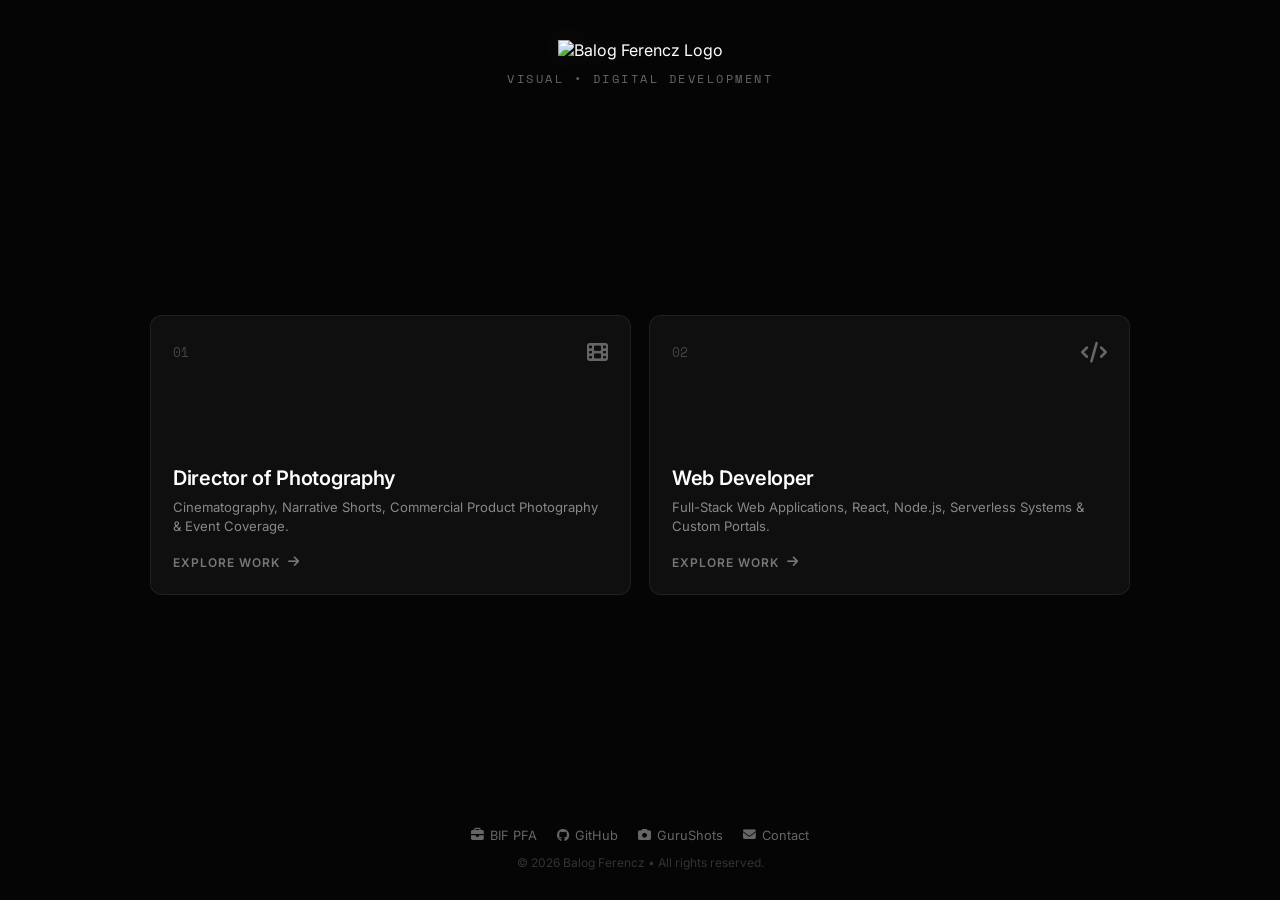
==== index.html @ 6277050e "Update index.html" ====
<!DOCTYPE html>
<html lang="en">
<head>
    <meta charset="UTF-8">
    <meta name="viewport" content="width=device-width, initial-scale=1.0">
    <title>Balog Ferencz — Official Website</title>

    <meta name="description" content="Official Portfolio of Ferencz Balog. Full-Stack Web Development & Commercial Cinematography based in Cluj-Napoca.">
    <meta property="og:title" content="Balog Ferencz — Creative & Developer Portfolio">
    <meta property="og:image" content="/img/Logo-general.png">

    <link rel="icon" type="image/svg+xml" href="/favicon/favicon.svg">
    <link rel="apple-touch-icon" sizes="180x180" href="/favicon/apple-touch-icon.png">
    <link rel="manifest" href="/site.webmanifest">

    <link rel="preconnect" href="https://fonts.googleapis.com">
    <link rel="preconnect" href="https://fonts.gstatic.com" crossorigin>
    <link href="https://fonts.googleapis.com/css2?family=Inter:wght@300;400;600;700&family=Space+Mono:wght@400;700&display=swap" rel="stylesheet">
    <link rel="stylesheet" href="https://cdnjs.cloudflare.com/ajax/libs/font-awesome/6.4.0/css/all.min.css">

    <link rel="stylesheet" href="/main.css">
</head>
<body>

    <!-- HEADER -->
    <header class="landing-header">
        <img src="/img/Logo-general.png" alt="Balog Ferencz Logo" class="main-logo">
        <p class="tagline">Visual • Digital Development</p>
    </header>

    <!-- EXPERTISE CONTAINER (2 CARDS) -->
    <main class="expertise-container two-cards">
        
        <!-- 01. DoP Card -->
        <a href="/expertise/director_of_photography/dirOfPhotography.html" class="expertise-card dop">
            <div class="glow-effect"></div>
            <div class="card-top">
                <span class="card-num">01</span>
                <div class="icon-box"><i class="fa-solid fa-film"></i></div>
            </div>
            <div class="card-bottom">
                <h2>Director of Photography</h2>
                <p>Cinematography, Narrative Shorts, Commercial Product Photography & Event Coverage.</p>
                <div class="card-action">
                    <span>Explore Work</span>
                    <i class="fa-solid fa-arrow-right"></i>
                </div>
            </div>
        </a>

        <!-- 02. Web Dev Card -->
        <a href="/expertise/web_developer/webDeveloper.html" class="expertise-card dev">
            <div class="glow-effect"></div>
            <div class="card-top">
                <span class="card-num">02</span>
                <div class="icon-box"><i class="fa-solid fa-code"></i></div>
            </div>
            <div class="card-bottom">
                <h2>Web Developer</h2>
                <p>Full-Stack Web Applications, React, Node.js, Serverless Systems & Custom Portals.</p>
                <div class="card-action">
                    <span>Explore Work</span>
                    <i class="fa-solid fa-arrow-right"></i>
                </div>
            </div>
        </a>

        <!-- 03. Sound Engineer Card (REJTVE)
        <a href="/expertise/sound_engineering/soundEngineering.html" class="expertise-card sound" style="display: none;">
            <div class="glow-effect"></div>
            <div class="card-top">
                <span class="card-num">03</span>
                <div class="icon-box"><i class="fa-solid fa-headphones"></i></div>
            </div>
            <div class="card-bottom">
                <h2>Sound Engineer</h2>
                <p>Audio Post-Production, Foley, Dialogue Editing, Mixing & Sound Design for Film.</p>
                <div class="card-action">
                    <span>Explore Work</span>
                    <i class="fa-solid fa-arrow-right"></i>
                </div>
            </div>
        </a>
        -->

    </main>

    <!-- FOOTER -->
    <footer class="landing-footer">
        <div class="footer-links">
            <a href="https://bif-pfa.netlify.app/" target="_blank"><i class="fa-solid fa-briefcase"></i> BIF PFA</a>
            <a href="https://github.com/ferenczbalog" target="_blank"><i class="fa-brands fa-github"></i> GitHub</a>
            <a href="https://gurushots.com/balogferencz.artist" target="_blank"><i class="fa-solid fa-camera"></i> GuruShots</a>
            <a href="mailto:balogferencz.artist@gmail.com"><i class="fa-solid fa-envelope"></i> Contact</a>
        </div>
        <p class="copyright">© 2026 Balog Ferencz • All rights reserved.</p>
    </footer>

</body>
</html>
---- main.css ----
@import url('https://fonts.googleapis.com/css2?family=Inter:wght@300;400;600;700&family=Space+Mono:wght@400;700&display=swap');

* {
    box-sizing: border-box;
    margin: 0;
    padding: 0;
}

body {
    font-family: 'Inter', sans-serif;
    background-color: #050505;
    color: #ffffff;
    min-height: 100vh;
    display: flex;
    flex-direction: column;
    justify-content: space-between;
    padding: 30px 20px;
    overflow-x: hidden;
}

/* HEADER */
.landing-header {
    text-align: center;
    padding: 10px 0 20px 0;
}

.main-logo {
    max-height: 55px;
    width: auto;
    margin-bottom: 10px;
    filter: drop-shadow(0 0 15px rgba(255, 255, 255, 0.08));
}

.tagline {
    font-family: 'Space Mono', monospace;
    font-size: 0.75rem;
    color: #666666;
    text-transform: uppercase;
    letter-spacing: 2.5px;
}

/* CONTAINER */
.expertise-container {
    display: flex;
    gap: 18px;
    max-width: 980px;
    width: 100%;
    margin: 0 auto;
    flex: 1;
    align-items: center;
    justify-content: center;
}

/* CARDS BASE */
.expertise-card {
    flex: 1;
    position: relative;
    background: #0f0f0f;
    border: 1px solid rgba(255, 255, 255, 0.07);
    border-radius: 12px;
    padding: 24px 22px;
    min-height: 280px;
    max-height: 320px;
    text-decoration: none;
    color: #ffffff;
    overflow: hidden;
    display: flex;
    flex-direction: column;
    justify-content: space-between;
    transition: all 0.4s cubic-bezier(0.16, 1, 0.3, 1);
}

/* GLOW EFFECTS */
.glow-effect {
    position: absolute;
    top: 0;
    left: 0;
    width: 100%;
    height: 100%;
    opacity: 0;
    transition: opacity 0.4s ease;
    z-index: 1;
    pointer-events: none;
}

.sound .glow-effect {
    background: radial-gradient(circle at 50% 0%, rgba(255, 120, 0, 0.15) 0%, transparent 70%);
}

.dop .glow-effect {
    background: radial-gradient(circle at 50% 0%, rgba(0, 150, 255, 0.15) 0%, transparent 70%);
}

.dev .glow-effect {
    background: radial-gradient(circle at 50% 0%, rgba(0, 255, 150, 0.15) 0%, transparent 70%);
}

/* CARD TOP */
.card-top {
    position: relative;
    z-index: 2;
    display: flex;
    justify-content: space-between;
    align-items: center;
}

.card-num {
    font-family: 'Space Mono', monospace;
    font-size: 0.8rem;
    color: #444444;
    transition: color 0.4s ease;
}

.icon-box {
    font-size: 1.3rem;
    color: #666666;
    transition: all 0.4s ease;
}

/* CARD BOTTOM */
.card-bottom {
    position: relative;
    z-index: 2;
}

.expertise-card h2 {
    font-size: 1.25rem;
    font-weight: 600;
    margin-bottom: 8px;
    letter-spacing: -0.3px;
    transition: transform 0.4s ease;
}

.expertise-card p {
    font-size: 0.82rem;
    color: #888888;
    line-height: 1.5;
    margin-bottom: 18px;
    transition: color 0.4s ease;
}

/* ACTION BUTTON INSIDE CARD */
.card-action {
    display: flex;
    align-items: center;
    gap: 8px;
    font-size: 0.75rem;
    font-weight: 600;
    text-transform: uppercase;
    letter-spacing: 1px;
    color: #777777;
    transition: all 0.4s ease;
}

.card-action i {
    font-size: 0.8rem;
    transition: transform 0.4s ease;
}

/* INTERACTIVE HOVER STATES */
.expertise-card:hover {
    flex: 1.12;
    border-color: rgba(255, 255, 255, 0.22);
    background: #131313;
    transform: translateY(-4px);
    box-shadow: 0 20px 40px rgba(0, 0, 0, 0.7);
}

.expertise-card:hover .glow-effect {
    opacity: 1;
}

.expertise-card:hover .card-num {
    color: #ffffff;
}

.expertise-card:hover .icon-box {
    color: #ffffff;
    transform: scale(1.1) rotate(-4deg);
}

.expertise-card:hover p {
    color: #cccccc;
}

.expertise-card:hover .card-action {
    color: #ffffff;
}

.expertise-card:hover .card-action i {
    transform: translateX(5px);
}

/* FOOTER STYLING */
.landing-footer {
    display: flex;
    flex-direction: column;
    align-items: center;
    gap: 12px;
    padding-top: 25px;
}

.footer-links {
    display: flex;
    flex-wrap: wrap;
    justify-content: center;
    gap: 20px;
}

.footer-links a {
    color: #666666;
    text-decoration: none;
    font-size: 0.8rem;
    display: flex;
    align-items: center;
    gap: 6px;
    transition: color 0.3s ease;
}

.footer-links a:hover {
    color: #ffffff;
}

.copyright {
    color: #333333;
    font-size: 0.75rem;
}

/* MOBIL NÉZET */
@media (max-width: 850px) {
    .expertise-container {
        flex-direction: column;
        max-width: 400px;
    }

    .expertise-card {
        width: 100%;
        min-height: auto;
        max-height: none;
    }

    .expertise-card:hover {
        flex: 1;
        transform: translateY(-2px);
    }
}
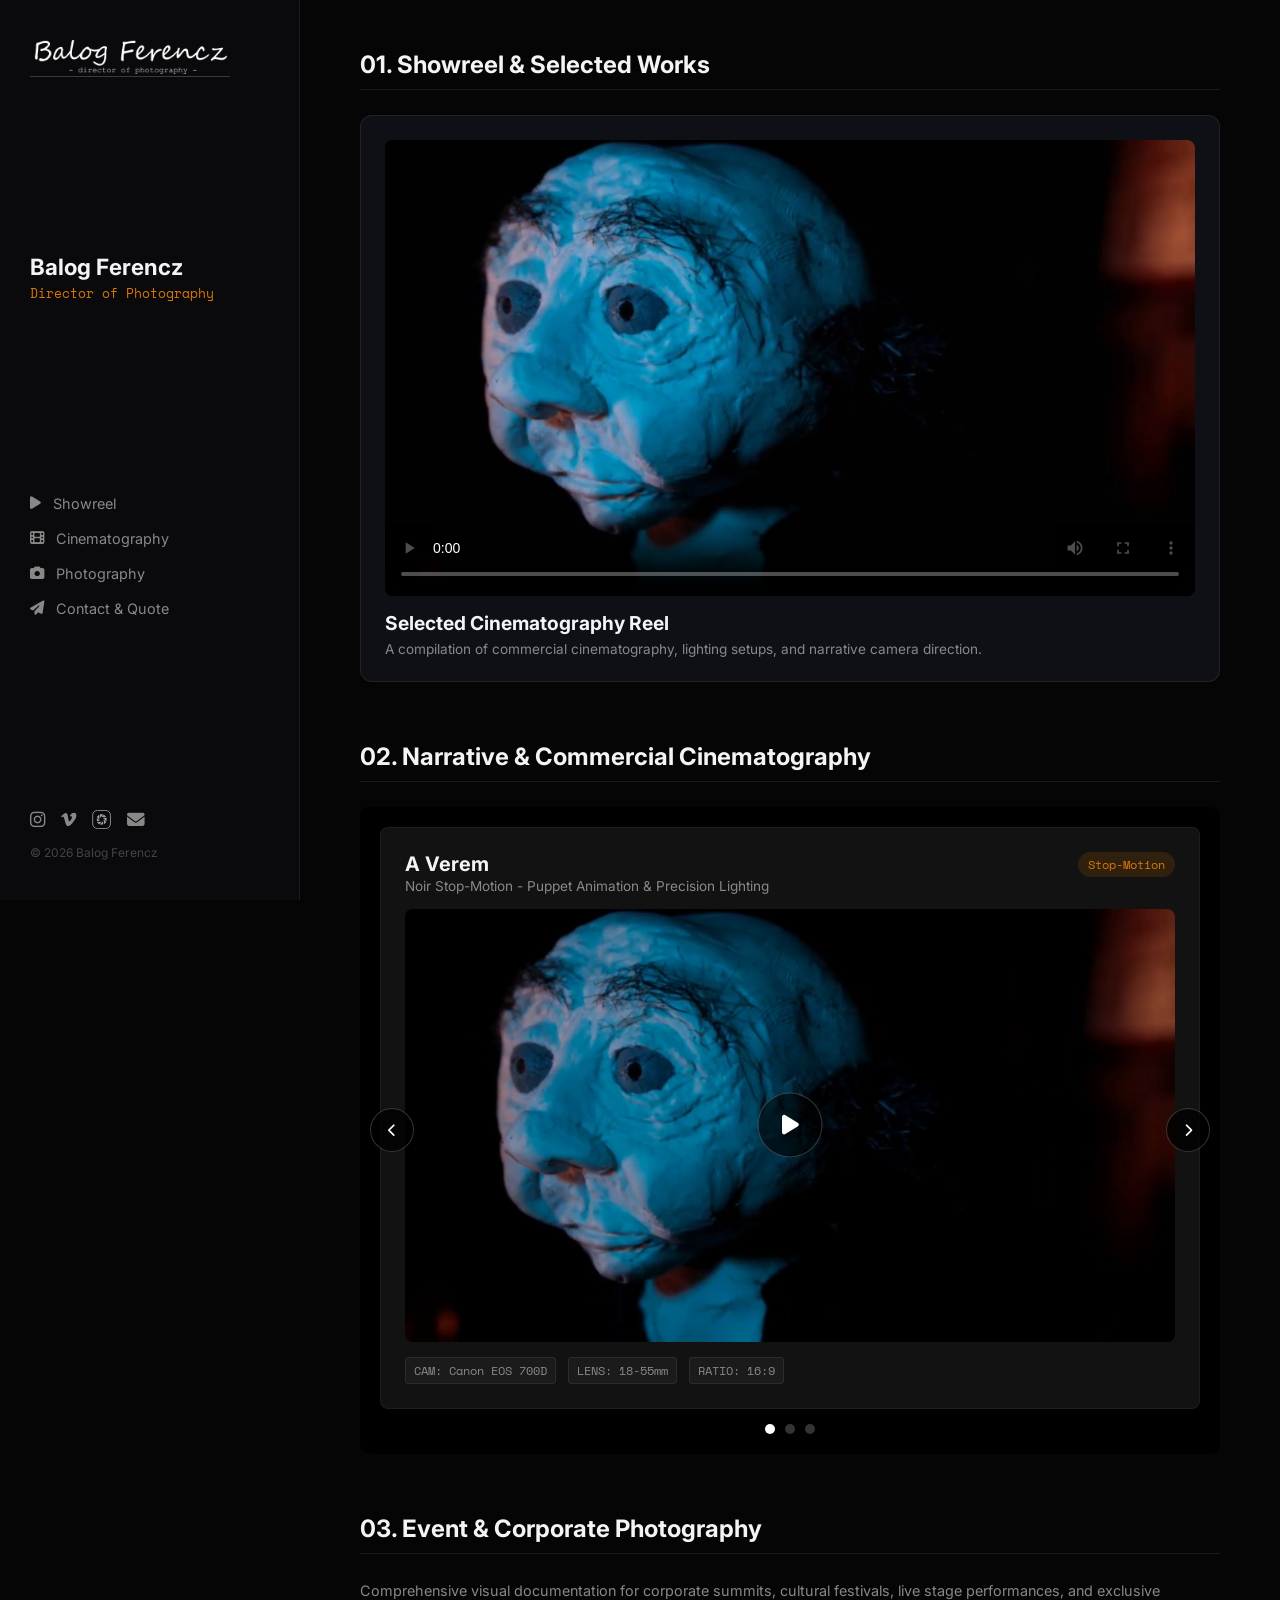
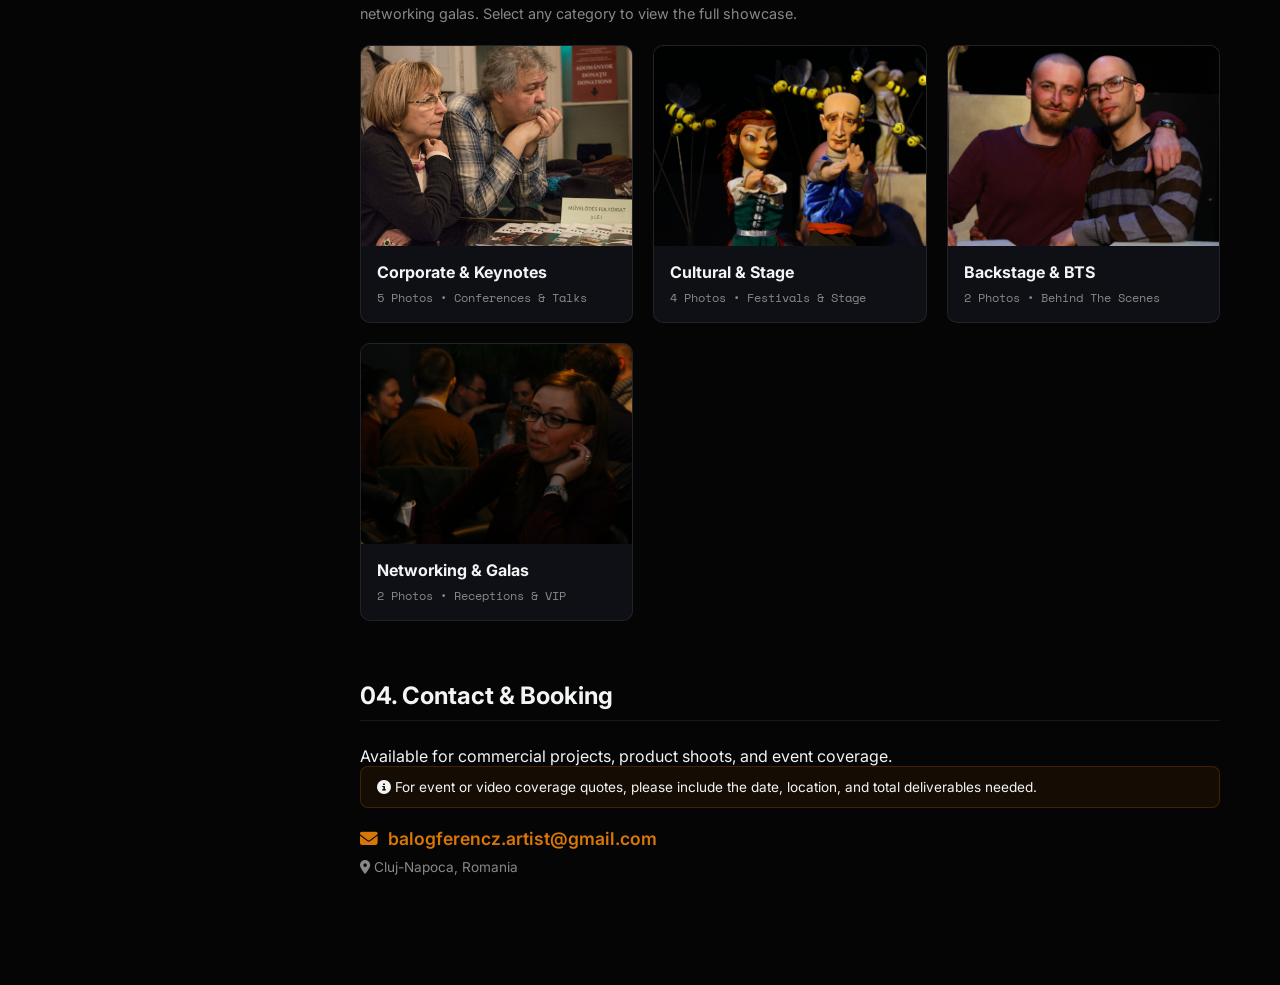
==== commit 37693df8: "." ====
--- a/index.html
+++ b/index.html
@@ -3,98 +3,439 @@
 <head>
     <meta charset="UTF-8">
     <meta name="viewport" content="width=device-width, initial-scale=1.0">
-    <title>Balog Ferencz — Official Website</title>
-
-    <meta name="description" content="Official Portfolio of Ferencz Balog. Full-Stack Web Development & Commercial Cinematography based in Cluj-Napoca.">
-    <meta property="og:title" content="Balog Ferencz — Creative & Developer Portfolio">
-    <meta property="og:image" content="/img/Logo-general.png">
-
-    <link rel="icon" type="image/svg+xml" href="/favicon/favicon.svg">
-    <link rel="apple-touch-icon" sizes="180x180" href="/favicon/apple-touch-icon.png">
+    <title>Balog Ferencz — Director of Photography</title>
+
+    <meta name="description" content="Cinematography, Commercial Photography & Aerial Videography by Ferencz Balog. Based in Cluj-Napoca.">
+    <meta property="og:title" content="Balog Ferencz — DoP Portfolio">
+    <meta property="og:image" content="/media/img/Logo-dirOfPhotography.png">
+
+    <link rel="icon" type="image/svg+xml" href="/media/favicon/favicon.svg">
+    <link rel="apple-touch-icon" sizes="180x180" href="/media/favicon/apple-touch-icon.png">
     <link rel="manifest" href="/site.webmanifest">
 
+    <!-- Fonts & Icons -->
     <link rel="preconnect" href="https://fonts.googleapis.com">
     <link rel="preconnect" href="https://fonts.gstatic.com" crossorigin>
     <link href="https://fonts.googleapis.com/css2?family=Inter:wght@300;400;600;700&family=Space+Mono:wght@400;700&display=swap" rel="stylesheet">
     <link rel="stylesheet" href="https://cdnjs.cloudflare.com/ajax/libs/font-awesome/6.4.0/css/all.min.css">
 
-    <link rel="stylesheet" href="/main.css">
+    <link rel="stylesheet" href="dop-style.css">
 </head>
 <body>
 
-    <!-- HEADER -->
-    <header class="landing-header">
-        <img src="/img/Logo-general.png" alt="Balog Ferencz Logo" class="main-logo">
-        <p class="tagline">Visual • Digital Development</p>
-    </header>
-
-    <!-- EXPERTISE CONTAINER (2 CARDS) -->
-    <main class="expertise-container two-cards">
-        
-        <!-- 01. DoP Card -->
-        <a href="/expertise/director_of_photography/dirOfPhotography.html" class="expertise-card dop">
-            <div class="glow-effect"></div>
-            <div class="card-top">
-                <span class="card-num">01</span>
-                <div class="icon-box"><i class="fa-solid fa-film"></i></div>
+    <!-- HAMBURGER GOMB MOBILHOZ -->
+    <button class="mobile-menu-btn" onclick="toggleSidebar()" aria-label="Toggle Navigation">
+        <i class="fa-solid fa-bars"></i>
+    </button>
+
+    <div class="split-container">
+
+        <aside class="sidebar">
+            <div class="sidebar-inner">
+                <a href="https://www.balogferencz.ro/" target="_blank" aria-label="Balog Ferencz Portfolio">
+                    <img src="/media/img/Logo-dirOfPhotography.png" alt="Balog Ferencz Logo" class="sidebar-logo">
+                </a>
+                
+                <div class="profile-info">
+                    <h1>Balog Ferencz</h1>
+                    <p class="subtitle">Director of Photography</p>
+                </div>
+
+                <nav class="sidebar-nav">
+                    <a href="#Showreel"><i class="fa-solid fa-play"></i> Showreel</a>
+                    <a href="#Videography"><i class="fa-solid fa-film"></i> Cinematography</a>
+                    <a href="#EventPhotography"><i class="fa-solid fa-camera"></i> Photography</a>
+                    <a href="#Contact"><i class="fa-solid fa-paper-plane"></i> Contact & Quote</a>
+                </nav>
+
+                <div class="sidebar-footer">
+                    <div class="socials">
+                        <a href="https://instagram.com" target="_blank" aria-label="Instagram"><i class="fa-brands fa-instagram"></i></a>
+                        <a href="https://vimeo.com" target="_blank" aria-label="Vimeo"><i class="fa-brands fa-vimeo-v"></i></a>
+                        <a href="https://gurushots.com/balogferencz.artist" target="_blank" aria-label="GuruShots" class="gurushots-link">
+                            <img src="/media/img/gurushots-logo.svg" alt="GuruShots" class="gurushots-icon">
+                        </a>
+                        <a href="mailto:balogferencz.artist@gmail.com" aria-label="Email"><i class="fa-solid fa-envelope"></i></a>
+                    </div>
+                    <p>© 2026 Balog Ferencz</p>
+                </div>
             </div>
-            <div class="card-bottom">
-                <h2>Director of Photography</h2>
-                <p>Cinematography, Narrative Shorts, Commercial Product Photography & Event Coverage.</p>
-                <div class="card-action">
-                    <span>Explore Work</span>
-                    <i class="fa-solid fa-arrow-right"></i>
-                </div>
+        </aside>
+
+        <!-- MAIN CONTENT -->
+        <main class="main-content">
+
+            <!-- MOBIL LOGÓ & HEADER (768px ALATT) -->
+            <div class="mobile-top-header">
+                <img src="/img/Logo-dirOfPhotography.png" alt="Balog Ferencz" class="mobile-logo">
+                <p class="mobile-tagline">Cinematography & Visual Works</p>
             </div>
-        </a>
-
-        <!-- 02. Web Dev Card -->
-        <a href="/expertise/web_developer/webDeveloper.html" class="expertise-card dev">
-            <div class="glow-effect"></div>
-            <div class="card-top">
-                <span class="card-num">02</span>
-                <div class="icon-box"><i class="fa-solid fa-code"></i></div>
+
+            <!-- 01. SHOWREEL -->
+            <section id="Showreel" class="content-block">
+                <div class="block-title">
+                    <h2>01. Showreel & Selected Works</h2>
+                </div>
+                <div class="reel-card">
+                    <div class="video-container">
+                        <video controls poster="/media/img/A_verem-Balog_Ferencz.png">
+                            <source src="/media/video/Selected_Cinematography_Reel.webm" type="video/webm">
+                        </video>
+                    </div>
+                    <h3>Selected Cinematography Reel</h3>
+                    <p class="reel-desc">A compilation of commercial cinematography, lighting setups, and narrative camera direction.</p>
+                </div>
+            </section>
+
+            <!-- 02. CINEMATOGRAPHY / SLIDESHOW VIDEÓKKAL -->
+            <section id="Videography" class="content-block">
+                <div class="block-title">
+                    <h2>02. Narrative & Commercial Cinematography</h2>
+                </div>
+
+                <div class="video-slider-container">
+                    <button class="slider-arrow prev" onclick="moveVideoSlide(-1)" aria-label="Previous Slide"><i class="fa-solid fa-chevron-left"></i></button>
+                    
+                    <div class="video-slider-track" id="videoSliderTrack">
+                        <!-- Video 1 -->
+                        <div class="video-item slide">
+                            <div class="video-header">
+                                <div>
+                                    <h3>A Verem</h3>
+                                    <p class="project-subtitle">Noir Stop-Motion - Puppet Animation & Precision Lighting</p>
+                                </div>
+                                <span class="badge">Stop-Motion</span>
+                            </div>
+                            <div class="video-wrapper" onclick="openVideoModal('/media/video/A_Verem_-_Balog_Ferencz.webm', 'A Verem — Noir Stop-Motion')">
+                                <video poster="/media/img/A_verem-Balog_Ferencz.png" muted loop playsinline class="preview-thumb">
+                                    <source src="/media/video/A_Verem_-_Balog_Ferencz.webm" type="video/webm">
+                                </video>
+                                <div class="play-overlay"><i class="fa-solid fa-play"></i></div>
+                            </div>
+                            <div class="tech-specs">
+                                <span>CAM: Canon EOS 700D</span>
+                                <span>LENS: 18-55mm</span>
+                                <span>RATIO: 16:9</span>
+                            </div>
+                        </div>
+
+                        <!-- Video 2 -->
+                        <div class="video-item slide">
+                            <div class="video-header">
+                                <div>
+                                    <h3>Remake - Le Samourai intro</h3>
+                                    <p class="project-subtitle">Movie remake</p>
+                                </div>
+                                <span class="badge">Movie remake</span>
+                            </div>
+                            <div class="video-wrapper" onclick="openVideoModal('/media/video/Le_Samourai_-_Remake_-_Balog_Ferencz.webm', 'Remake - Le Samourai intro')">
+                                <video poster="/media/img/Le_Samourai_-Balog_Ferencz.png" muted loop playsinline class="preview-thumb">
+                                    <source src="/media/video/Le_Samourai_-_Remake_-_Balog_Ferencz.webm" type="video/webm">
+                                </video>
+                                <div class="play-overlay"><i class="fa-solid fa-play"></i></div>
+                            </div>
+                            <div class="tech-specs">
+                                <span>CAM: Canon EOS 700D</span>
+                                <span>LENS: 18-55mm</span>
+                                <span>LIGHTING: Natural Low Light</span>
+                                <span>RATIO: 16:9</span>
+                            </div>
+                        </div>
+
+                        <!-- Video 3 -->
+                        <div class="video-item slide">
+                            <div class="video-header">
+                                <div>
+                                    <h3>I don't hear, but I feel...</h3>
+                                    <p class="project-subtitle">Documentary short - teaser</p>
+                                </div>
+                                <span class="badge">Documentary</span>
+                            </div>
+                            <div class="video-wrapper" onclick="openVideoModal('/media/video/Documentary_-_Balog_Ferencz.webm', 'I don\'t hear, but I feel...')">
+                                <video poster="/media/img/Documentary.png" muted loop playsinline class="preview-thumb">
+                                    <source src="/media/video/Documentary_-_Balog_Ferencz.webm" type="video/webm">
+                                </video>
+                                <div class="play-overlay"><i class="fa-solid fa-play"></i></div>
+                            </div>
+                            <div class="tech-specs">
+                                <span>CAM: Canon EOS 700D</span>
+                                <span>LENS: 18-55mm</span>
+                                <span>RATIO: 16:9</span>
+                            </div>
+                        </div>
+                    </div>
+
+                    <button class="slider-arrow next" onclick="moveVideoSlide(1)" aria-label="Next Slide"><i class="fa-solid fa-chevron-right"></i></button>
+
+                    <!-- Slider Indikátor Pontok -->
+                    <div class="slider-dots" id="sliderDots">
+                        <span class="dot active" onclick="setVideoSlide(0)"></span>
+                        <span class="dot" onclick="setVideoSlide(1)"></span>
+                        <span class="dot" onclick="setVideoSlide(2)"></span>
+                    </div>
+                </div>
+            </section>
+
+            <!-- 03. ESEMÉNYFOTÓZÁS (4 KATEGÓRIA) -->
+            <section id="EventPhotography" class="content-block">
+                <div class="block-title">
+                    <h2>03. Event & Corporate Photography</h2>
+                </div>
+                <p class="section-intro">Comprehensive visual documentation for corporate summits, cultural festivals, live stage performances, and exclusive networking galas. Select any category to view the full showcase.</p>
+
+                <div class="photo-grid-5">
+                    
+                    <!-- 1. Corporate & Keynotes (5 Photos) -->
+                    <div class="photo-card" onclick="openImageModal(0, 'corporate')">
+                        <img src="/media/img/eventPhoto/CorpNkey/1.webp" alt="Corporate Keynote Conference">
+                        <div class="photo-info">
+                            <h4>Corporate & Keynotes</h4>
+                            <span class="tech-tag">5 Photos • Conferences & Talks</span>
+                        </div>
+                    </div>
+
+                    <!-- 2. Cultural & Stage (4 Photos) -->
+                    <div class="photo-card" onclick="openImageModal(0, 'stage')">
+                        <img src="/media/img/eventPhoto/CultNstage/1.webp" alt="Live Stage Performance">
+                        <div class="photo-info">
+                            <h4>Cultural & Stage</h4>
+                            <span class="tech-tag">4 Photos • Festivals & Stage</span>
+                        </div>
+                    </div>
+
+                    <!-- 3. Backstage & BTS (2 Photos) -->
+                    <div class="photo-card" onclick="openImageModal(0, 'bts')">
+                        <img src="/media/img/eventPhoto/Backstage/1.webp" alt="Backstage Documentary">
+                        <div class="photo-info">
+                            <h4>Backstage & BTS</h4>
+                            <span class="tech-tag">2 Photos • Behind The Scenes</span>
+                        </div>
+                    </div>
+
+                    <!-- 4. Networking & Galas (2 Photos) -->
+                    <div class="photo-card" onclick="openImageModal(0, 'networking')">
+                        <img src="/media/img/eventPhoto/Networking/1.webp" alt="Networking Event Gala">
+                        <div class="photo-info">
+                            <h4>Networking & Galas</h4>
+                            <span class="tech-tag">2 Photos • Receptions & VIP</span>
+                        </div>
+                    </div>
+
+                </div>
+            </section>
+
+            <!-- 04. CONTACT & QUOTE -->
+            <section id="Contact" class="content-block contact-block">
+                <div class="block-title">
+                    <h2>04. Contact & Booking</h2>
+                </div>
+                <p>Available for commercial projects, product shoots, and event coverage.</p>
+                <div class="quote-notice">
+                    <p><i class="fa-solid fa-circle-info"></i> For event or video coverage quotes, please include the date, location, and total deliverables needed.</p>
+                </div>
+                <div class="contact-actions">
+                    <a href="mailto:balogferencz.artist@gmail.com" class="direct-email"><i class="fa-solid fa-envelope"></i> balogferencz.artist@gmail.com</a>
+                    <p class="location-tag"><i class="fa-solid fa-location-dot"></i> Cluj-Napoca, Romania</p>
+                </div>
+            </section>
+
+            <!-- MOBIL LÁBLÉC (768px ALATT) -->
+            <footer class="mobile-footer">
+                <div class="footer-links">
+                    <a href="https://bif-pfa.netlify.app/" target="_blank"><i class="fa-solid fa-briefcase"></i> BIF PFA</a>
+                    <a href="https://github.com/ferenczbalog" target="_blank"><i class="fa-brands fa-github"></i> GitHub</a>
+                    <a href="https://gurushots.com/balogferencz.artist" target="_blank"><i class="fa-solid fa-camera"></i> GuruShots</a>
+                    <a href="mailto:balogferencz.artist@gmail.com"><i class="fa-solid fa-envelope"></i> Contact</a>
+                </div>
+                <p class="copyright">© 2026 Balog Ferencz • All rights reserved.</p>
+            </footer>
+
+        </main>
+    </div>
+
+    <!-- VIDEO MODAL -->
+    <div id="videoModal" class="modal" onclick="closeVideoModal(event)">
+        <div class="modal-content">
+            <span class="close-btn" onclick="closeVideoModal(event)">&times;</span>
+            <h3 id="modalTitle">Project Title</h3>
+            <div class="modal-video-container">
+                <video id="modalVideo" controls autoplay></video>
             </div>
-            <div class="card-bottom">
-                <h2>Web Developer</h2>
-                <p>Full-Stack Web Applications, React, Node.js, Serverless Systems & Custom Portals.</p>
-                <div class="card-action">
-                    <span>Explore Work</span>
-                    <i class="fa-solid fa-arrow-right"></i>
-                </div>
-            </div>
-        </a>
-
-        <!-- 03. Sound Engineer Card (REJTVE)
-        <a href="/expertise/sound_engineering/soundEngineering.html" class="expertise-card sound" style="display: none;">
-            <div class="glow-effect"></div>
-            <div class="card-top">
-                <span class="card-num">03</span>
-                <div class="icon-box"><i class="fa-solid fa-headphones"></i></div>
-            </div>
-            <div class="card-bottom">
-                <h2>Sound Engineer</h2>
-                <p>Audio Post-Production, Foley, Dialogue Editing, Mixing & Sound Design for Film.</p>
-                <div class="card-action">
-                    <span>Explore Work</span>
-                    <i class="fa-solid fa-arrow-right"></i>
-                </div>
-            </div>
-        </a>
-        -->
-
-    </main>
-
-    <!-- FOOTER -->
-    <footer class="landing-footer">
-        <div class="footer-links">
-            <a href="https://bif-pfa.netlify.app/" target="_blank"><i class="fa-solid fa-briefcase"></i> BIF PFA</a>
-            <a href="https://github.com/ferenczbalog" target="_blank"><i class="fa-brands fa-github"></i> GitHub</a>
-            <a href="https://gurushots.com/balogferencz.artist" target="_blank"><i class="fa-solid fa-camera"></i> GuruShots</a>
-            <a href="mailto:balogferencz.artist@gmail.com"><i class="fa-solid fa-envelope"></i> Contact</a>
         </div>
-        <p class="copyright">© 2026 Balog Ferencz • All rights reserved.</p>
-    </footer>
-
+    </div>
+
+    <!-- IMAGE LIGHTBOX MODAL (FOTÓ NÉZEGETŐ) -->
+    <div id="imageModal" class="modal img-modal" onclick="closeImageModal(event)">
+        <span class="close-btn" onclick="closeImageModal(event)">&times;</span>
+        <button class="modal-arrow prev" onclick="changeImage(-1)" aria-label="Previous Image"><i class="fa-solid fa-chevron-left"></i></button>
+        <div class="img-modal-content">
+            <img id="modalImage" src="" alt="Full Resolution Photo">
+            <p id="modalImageCaption" class="img-caption"></p>
+        </div>
+        <button class="modal-arrow next" onclick="changeImage(1)" aria-label="Next Image"><i class="fa-solid fa-chevron-right"></i></button>
+    </div>
+
+    <!-- JAVASCRIPT: SIDEBAR TOGGLE, SLIDER & MODALS -->
+    <script>
+        // --- 0. MOBIL SIDEBAR TOGGLE ---
+        function toggleSidebar() {
+            const sidebar = document.querySelector('.sidebar');
+            const btnIcon = document.querySelector('.mobile-menu-btn i');
+            
+            sidebar.classList.toggle('active');
+            
+            if (sidebar.classList.contains('active')) {
+                btnIcon.className = 'fa-solid fa-xmark';
+                document.body.style.overflow = 'hidden';
+            } else {
+                btnIcon.className = 'fa-solid fa-bars';
+                document.body.style.overflow = 'auto';
+            }
+        }
+
+        document.querySelectorAll('.sidebar-nav a').forEach(link => {
+            link.addEventListener('click', () => {
+                if (window.innerWidth <= 768) {
+                    toggleSidebar();
+                }
+            });
+        });
+
+        // --- 1. VIDEÓ SLIDER ---
+        let currentSlide = 0;
+        const slides = document.querySelectorAll('.video-item.slide');
+        const dots = document.querySelectorAll('.slider-dots .dot');
+
+        function updateSlider() {
+            const track = document.getElementById('videoSliderTrack');
+            track.style.transform = `translateX(calc(-${currentSlide * 100}% - ${currentSlide * 30}px))`;
+            
+            dots.forEach((dot, index) => {
+                dot.classList.toggle('active', index === currentSlide);
+            });
+        }
+
+        function moveVideoSlide(direction) {
+            currentSlide = (currentSlide + direction + slides.length) % slides.length;
+            updateSlider();
+        }
+
+        function setVideoSlide(index) {
+            currentSlide = index;
+            updateSlider();
+        }
+
+        // --- 2. VIDEÓ MODAL ---
+        function openVideoModal(videoSrc, title) {
+            const modal = document.getElementById('videoModal');
+            const video = document.getElementById('modalVideo');
+            const modalTitle = document.getElementById('modalTitle');
+
+            video.src = videoSrc;
+            modalTitle.textContent = title || 'Cinematography Showcase';
+            modal.classList.add('active');
+            document.body.style.overflow = 'hidden';
+        }
+
+        function closeVideoModal(event) {
+            if (event.target.id === 'videoModal' || event.target.className === 'close-btn') {
+                const modal = document.getElementById('videoModal');
+                const video = document.getElementById('modalVideo');
+                modal.classList.remove('active');
+                video.pause();
+                video.src = '';
+                document.body.style.overflow = 'auto';
+            }
+        }
+
+        // --- 3. FOTÓ LIGHTBOX GALÉRIA ---
+        const photoGalleries = {
+            corporate: [
+                { src: "/media/img/eventPhoto/CorpNkey/1.webp", caption: "Corporate & Keynotes — Candid Interaction during an Executive Roundtable Session" },
+                { src: "/media/img/eventPhoto/CorpNkey/2.webp", caption: "Corporate & Keynotes — Professional Dialogue & Informal Networking Reception" },
+                { src: "/media/img/eventPhoto/CorpNkey/3.webp", caption: "Corporate & Keynotes — Keynote Hall Overview & Stage Atmosphere" },
+                { src: "/media/img/eventPhoto/CorpNkey/4.webp", caption: "Corporate & Keynotes — Audience Immersion & Live Presentation Reactions" },
+                { src: "/media/img/eventPhoto/CorpNkey/5.webp", caption: "Corporate & Keynotes — Keynote Speaker Addressing the Conference" }
+            ],
+            stage: [
+                { src: "/media/img/eventPhoto/CultNstage/1.webp", caption: "Cultural & Stage — Detailed Stage Character Focus & Dynamic Color Rendering" },
+                { src: "/media/img/eventPhoto/CultNstage/2.webp", caption: "Cultural & Stage — Atmospheric Low-Light Scene & Dramatic Blue Key Light" },
+                { src: "/media/img/eventPhoto/CultNstage/3.webp", caption: "Cultural & Stage — Precision Spot Lighting & Puppet Character Detail" },
+                { src: "/media/img/eventPhoto/CultNstage/4.webp", caption: "Cultural & Stage — Live Puppetry Performance & On-Stage Artist Interaction" }
+            ],
+            bts: [
+                { src: "/media/img/eventPhoto/Backstage/1.webp", caption: "Backstage & BTS — Crew Collaboration & Team Camaraderie Behind the Scenes" },
+                { src: "/media/img/eventPhoto/Backstage/2.webp", caption: "Backstage & BTS — On-Set Production Workflow & Live Character Preparation" }
+            ],
+            networking: [
+                { src: "/media/img/eventPhoto/Networking/1.webp", caption: "Networking & Galas — Candid Engagement & Active Listening During Social Dialogue" },
+                { src: "/media/img/eventPhoto/Networking/2.webp", caption: "Networking & Galas — Group Connections & Warm Evening Reception Ambiance" }
+            ]
+        };
+
+        let currentCategory = 'corporate';
+        let currentImgIndex = 0;
+
+// A kategória összes képének előtöltése a memóriába
+function preloadCategoryImages(category) {
+    const list = photoGalleries[category];
+    if (!list) return;
+    
+    list.forEach(item => {
+        const img = new Image();
+        img.src = item.src; // A böngésző a háttérben letölti és cache-eli
+    });
+}
+
+        function openImageModal(index, category) {
+            currentCategory = category;
+            currentImgIndex = index;
+            
+            // AZONNALI ELŐTÖLTÉS: Letölti a kategória többi képét a háttérben
+            preloadCategoryImages(category);
+            
+            const modal = document.getElementById('imageModal');
+            updateModalImage();
+            modal.classList.add('active');
+            document.body.style.overflow = 'hidden';
+            
+            document.addEventListener('keydown', handleKeyPress);
+        }
+
+        function updateModalImage() {
+            const imgData = photoGalleries[currentCategory][currentImgIndex];
+            if (imgData) {
+                document.getElementById('modalImage').src = imgData.src;
+                document.getElementById('modalImageCaption').textContent = imgData.caption;
+            }
+        }
+
+        function changeImage(direction) {
+            const list = photoGalleries[currentCategory];
+            if (!list || list.length === 0) return;
+            currentImgIndex = (currentImgIndex + direction + list.length) % list.length;
+            updateModalImage();
+        }
+
+        function closeImageModal(event) {
+            if (event.target.id === 'imageModal' || event.target.className === 'close-btn') {
+                const modal = document.getElementById('imageModal');
+                modal.classList.remove('active');
+                document.body.style.overflow = 'auto';
+                document.removeEventListener('keydown', handleKeyPress);
+            }
+        }
+
+        function handleKeyPress(e) {
+            if (e.key === 'ArrowLeft') changeImage(-1);
+            if (e.key === 'ArrowRight') changeImage(1);
+            if (e.key === 'Escape') {
+                const modal = document.getElementById('imageModal');
+                modal.classList.remove('active');
+                document.body.style.overflow = 'auto';
+                document.removeEventListener('keydown', handleKeyPress);
+            }
+        }
+    </script>
 </body>
-</html>
+</html>
--- a/dop-style.css
+++ b/dop-style.css
@@ -0,0 +1,743 @@
+@import url('https://fonts.googleapis.com/css2?family=Inter:wght@300;400;600;700&family=Space+Mono:wght@400;700&display=swap');
+
+:root {
+    --bg-dark: #050505;
+    --sidebar-bg: #0a0a0c;
+    --card-bg: #0f1015;
+    --border-color: rgba(255, 255, 255, 0.08);
+    --text-main: #f3f4f6;
+    --text-muted: #888888;
+    --accent-gold: #d97706;
+}
+
+* {
+    box-sizing: border-box;
+    margin: 0;
+    padding: 0;
+}
+
+body {
+    font-family: 'Inter', sans-serif;
+    background-color: var(--bg-dark);
+    color: var(--text-main);
+    min-height: 100vh;
+    overflow-x: hidden;
+}
+
+.split-container {
+    display: flex;
+    min-height: 100vh;
+}
+
+/* ==========================================
+   DESKTOP SIDEBAR
+   ========================================== */
+.sidebar {
+    width: 300px;
+    height: 100vh;
+    position: fixed;
+    top: 0;
+    left: 0;
+    background-color: var(--sidebar-bg);
+    border-right: 1px solid var(--border-color);
+    padding: 40px 30px;
+    z-index: 100;
+}
+
+.sidebar-inner {
+    display: flex;
+    flex-direction: column;
+    height: 100%;
+    justify-content: space-between;
+}
+
+.sidebar-logo {
+    max-width: 200px;
+    height: auto;
+    margin-bottom: 20px;
+}
+
+.profile-info h1 {
+    font-size: 1.4rem;
+    font-weight: 700;
+}
+
+.profile-info .subtitle {
+    color: var(--accent-gold);
+    font-family: 'Space Mono', monospace;
+    font-size: 0.8rem;
+    margin-top: 4px;
+}
+
+.sidebar-nav {
+    display: flex;
+    flex-direction: column;
+    gap: 18px;
+    margin: 40px 0;
+}
+
+.sidebar-nav a {
+    color: var(--text-muted);
+    text-decoration: none;
+    font-size: 0.9rem;
+    display: flex;
+    align-items: center;
+    gap: 12px;
+    transition: color 0.3s ease;
+}
+
+.sidebar-nav a:hover {
+    color: var(--text-main);
+}
+
+.sidebar-footer .socials {
+    display: flex;
+    gap: 16px;
+    margin-bottom: 15px;
+}
+
+.sidebar-footer .socials a {
+    color: var(--text-muted);
+    font-size: 1.1rem;
+    transition: color 0.3s ease;
+}
+
+.sidebar-footer .socials a:hover {
+    color: var(--accent-gold);
+}
+
+.sidebar-footer p {
+    color: #444444;
+    font-size: 0.75rem;
+}
+
+/* ==========================================
+   MAIN CONTENT & SECTIONS
+   ========================================== */
+.main-content {
+    margin-left: 300px;
+    flex: 1;
+    padding: 50px 60px;
+}
+
+.content-block {
+    margin-bottom: 60px;
+}
+
+.block-title h2 {
+    font-size: 1.5rem;
+    font-weight: 700;
+    margin-bottom: 25px;
+    padding-bottom: 10px;
+    border-bottom: 1px solid var(--border-color);
+}
+
+.section-intro, .section-text {
+    color: var(--text-muted);
+    font-size: 0.9rem;
+    line-height: 1.6;
+    margin-bottom: 20px;
+}
+
+/* 01. SHOWREEL */
+.reel-card {
+    background: var(--card-bg);
+    border: 1px solid var(--border-color);
+    border-radius: 12px;
+    padding: 24px;
+}
+
+.video-container {
+    width: 100%;
+    border-radius: 8px;
+    overflow: hidden;
+    margin-bottom: 15px;
+    background: #000;
+}
+
+.video-container video {
+    width: 100%;
+    display: block;
+    max-height: 520px;
+}
+
+.reel-card h3 {
+    font-size: 1.2rem;
+    margin-bottom: 6px;
+}
+
+.reel-desc {
+    color: var(--text-muted);
+    font-size: 0.85rem;
+}
+
+/* ==========================================
+   02. CINEMATOGRAPHY VIDEO SLIDER
+   ========================================== */
+.video-slider-container {
+    position: relative;
+    overflow: hidden;
+    border-radius: 10px;
+    background: #000000;
+    padding: 20px;
+}
+
+.video-slider-track {
+    display: flex;
+    gap: 30px;
+    transition: transform 0.4s cubic-bezier(0.16, 1, 0.3, 1);
+    width: 100%;
+    transform: translateX(0px);
+}
+
+.video-item.slide {
+    min-width: 100%;
+    width: 100%;
+    background: #121212;
+    padding: 24px;
+    border-radius: 8px;
+    border: 1px solid rgba(255, 255, 255, 0.05);
+    box-sizing: border-box;
+    flex-shrink: 0;
+}
+
+.video-header {
+    display: flex;
+    justify-content: space-between;
+    align-items: flex-start;
+    margin-bottom: 15px;
+}
+
+.video-header h3 {
+    font-size: 1.25rem;
+}
+
+.project-subtitle {
+    color: var(--text-muted);
+    font-size: 0.85rem;
+    margin-top: 2px;
+}
+
+.badge {
+    background: rgba(217, 119, 6, 0.15);
+    color: var(--accent-gold);
+    font-size: 0.75rem;
+    padding: 4px 10px;
+    border-radius: 20px;
+    font-family: 'Space Mono', monospace;
+    white-space: nowrap;
+    display: inline-block;
+}
+
+
+.preview-thumb {
+    width: 100%;
+    height: 100%;
+    object-fit: cover;
+    opacity: 0.85;
+    transition: opacity 0.3s ease, transform 0.3s ease;
+}
+
+.video-wrapper:hover .preview-thumb {
+    opacity: 1;
+    transform: scale(1.02);
+}
+
+.play-overlay {
+    position: absolute;
+    top: 50%;
+    left: 50%;
+    transform: translate(-50%, -50%);
+    width: 65px;
+    height: 65px;
+    background: rgba(0, 0, 0, 0.6);
+    border: 1px solid rgba(255, 255, 255, 0.2);
+    border-radius: 50%;
+    display: flex;
+    align-items: center;
+    justify-content: center;
+    color: #fff;
+    font-size: 1.4rem;
+    transition: background 0.3s ease, transform 0.3s ease;
+}
+
+.video-wrapper:hover .play-overlay {
+    background: var(--accent-gold);
+    transform: translate(-50%, -50%) scale(1.1);
+}
+
+.tech-specs {
+    display: flex;
+    flex-wrap: wrap;
+    gap: 12px;
+    margin-top: 15px;
+}
+
+.tech-specs span {
+    font-family: 'Space Mono', monospace;
+    font-size: 0.75rem;
+    color: var(--text-muted);
+    background: rgba(255, 255, 255, 0.04);
+    border: 1px solid var(--border-color);
+    padding: 4px 8px;
+    border-radius: 4px;
+}
+
+/* SLIDER CONTROLS */
+.slider-arrow {
+    position: absolute;
+    top: 50%;
+    transform: translateY(-50%);
+    z-index: 10;
+    background: rgba(0, 0, 0, 0.75);
+    border: 1px solid rgba(255, 255, 255, 0.2);
+    color: #fff;
+    width: 44px;
+    height: 44px;
+    border-radius: 50%;
+    cursor: pointer;
+    display: flex;
+    align-items: center;
+    justify-content: center;
+    transition: all 0.3s ease;
+}
+
+.slider-arrow:hover {
+    background: #ffffff;
+    color: #000000;
+}
+
+.slider-arrow.prev { left: 10px; }
+.slider-arrow.next { right: 10px; }
+
+.slider-dots {
+    display: flex;
+    justify-content: center;
+    gap: 10px;
+    margin-top: 15px;
+}
+
+.slider-dots .dot {
+    width: 10px;
+    height: 10px;
+    background: rgba(255, 255, 255, 0.2);
+    border-radius: 50%;
+    cursor: pointer;
+    transition: background 0.3s ease;
+}
+
+.slider-dots .dot.active {
+    background: #ffffff;
+}
+
+/* ==========================================
+   03. EVENT PHOTOGRAPHY GRID
+   ========================================== */
+.photo-grid-5 {
+    display: grid;
+    grid-template-columns: repeat(auto-fit, minmax(260px, 1fr));
+    gap: 20px;
+}
+
+.photo-card {
+    background: var(--card-bg);
+    border: 1px solid var(--border-color);
+    border-radius: 10px;
+    overflow: hidden;
+    cursor: pointer;
+    transition: transform 0.3s ease, border-color 0.3s ease;
+}
+
+.photo-card:hover {
+    transform: translateY(-4px);
+    border-color: var(--accent-gold);
+}
+
+.photo-card img {
+    width: 100%;
+    height: 200px;
+    object-fit: cover;
+    display: block;
+}
+
+.photo-info {
+    padding: 16px;
+}
+
+.photo-info h4 {
+    font-size: 1rem;
+    margin-bottom: 4px;
+}
+
+.photo-info .tech-tag {
+    font-family: 'Space Mono', monospace;
+    font-size: 0.75rem;
+    color: var(--text-muted);
+}
+
+/* 04. CONTACT */
+.quote-notice {
+    background: rgba(217, 119, 6, 0.08);
+    border: 1px solid rgba(217, 119, 6, 0.2);
+    padding: 12px 16px;
+    border-radius: 8px;
+    margin-bottom: 20px;
+    font-size: 0.85rem;
+    color: var(--text-main);
+}
+
+.direct-email {
+    display: inline-flex;
+    align-items: center;
+    gap: 10px;
+    color: var(--accent-gold);
+    text-decoration: none;
+    font-size: 1.1rem;
+    font-weight: 600;
+}
+
+.location-tag {
+    color: var(--text-muted);
+    font-size: 0.85rem;
+    margin-top: 10px;
+}
+
+/* ==========================================
+   MODAL LIGHTBOXES (VIDEO & IMAGE)
+   ========================================== */
+.modal {
+    display: none;
+    position: fixed;
+    top: 0;
+    left: 0;
+    width: 100vw;
+    height: 100vh;
+    background: rgba(5, 5, 5, 0.95);
+    backdrop-filter: blur(8px);
+    z-index: 4000;
+    align-items: center;
+    justify-content: center;
+}
+
+.modal.active {
+    display: flex;
+}
+
+.modal-content {
+    background: var(--card-bg);
+    border: 1px solid var(--border-color);
+    padding: 24px;
+    border-radius: 12px;
+    width: 90%;
+    max-width: 900px;
+    position: relative;
+}
+
+.modal-content h3 {
+    margin-bottom: 15px;
+    font-size: 1.2rem;
+}
+
+.modal-video-container {
+    width: 100%;
+    max-height: 70vh;
+    border-radius: 8px;
+    overflow: hidden;
+    background: #000;
+}
+
+.modal-video-container video {
+    width: 100%;
+    max-height: 70vh;
+    display: block;
+}
+
+.close-btn {
+    position: absolute;
+    top: 15px;
+    right: 20px;
+    font-size: 2rem;
+    color: var(--text-muted);
+    cursor: pointer;
+    transition: color 0.2s ease;
+    z-index: 10;
+}
+
+.close-btn:hover {
+    color: var(--accent-gold);
+}
+
+/* IMAGE LIGHTBOX MODAL SPECIFIC */
+.img-modal-content {
+    max-width: 85vw;
+    max-height: 80vh;
+    text-align: center;
+}
+
+.img-modal-content img {
+    max-width: 100%;
+    max-height: 75vh;
+    object-fit: contain;
+    border-radius: 8px;
+    box-shadow: 0 10px 30px rgba(0,0,0,0.8);
+}
+
+.img-caption {
+    margin-top: 12px;
+    font-size: 0.85rem;
+    color: var(--text-muted);
+    font-family: 'Space Mono', monospace;
+}
+
+.modal-arrow {
+    position: absolute;
+    top: 50%;
+    transform: translateY(-50%);
+    background: rgba(15, 16, 21, 0.8);
+    border: 1px solid var(--border-color);
+    color: #fff;
+    width: 48px;
+    height: 48px;
+    border-radius: 50%;
+    cursor: pointer;
+    display: flex;
+    align-items: center;
+    justify-content: center;
+    font-size: 1.1rem;
+    transition: border-color 0.2s ease, background 0.2s ease;
+}
+
+.modal-arrow:hover {
+    border-color: var(--accent-gold);
+    background: var(--accent-gold);
+}
+
+.modal-arrow.prev { left: 25px; }
+.modal-arrow.next { right: 25px; }
+
+/* GURUSHOTS IKON */
+.socials a.gurushots-link {
+    display: inline-flex;
+    align-items: center;
+    justify-content: center;
+}
+
+.socials .gurushots-icon {
+    width: 1.1em;
+    height: 1.1em;
+    object-fit: contain;
+    vertical-align: middle;
+    filter: opacity(0.6) grayscale(100%);
+    transition: filter 0.2s ease, transform 0.2s ease;
+}
+
+.socials a.gurushots-link:hover .gurushots-icon {
+    filter: opacity(1) brightness(2) grayscale(0%);
+    transform: scale(1.1);
+}
+
+/* REJTETT ELEMEK DESKTOPON */
+.mobile-top-header,
+.mobile-footer,
+.mobile-menu-btn {
+    display: none;
+}
+
+/* ==========================================
+   MOBIL RESPONSIVE (768px ALATT)
+   ========================================== */
+@media (max-width: 768px) {
+
+    .mobile-menu-btn {
+        display: flex;
+        position: fixed;
+        top: 16px;
+        right: 16px;
+        z-index: 3000;
+        background: #121318;
+        color: #ffffff;
+        border: 1px solid #232530;
+        width: 44px;
+        height: 44px;
+        border-radius: 10px;
+        font-size: 1.2rem;
+        cursor: pointer;
+        align-items: center;
+        justify-content: center;
+        box-shadow: 0 4px 15px rgba(0, 0, 0, 0.7);
+    }
+
+    /* MODAL SIDEBAR (80% WIDTH, 100VH HEIGHT) */
+    .sidebar {
+        position: fixed;
+        top: 0;
+        left: 0;
+        width: 80vw;
+        height: 100vh;
+        background-color: rgba(10, 10, 12, 0.98);
+        backdrop-filter: blur(12px);
+        border-right: 1px solid #232530;
+        box-shadow: 10px 0 30px rgba(0, 0, 0, 0.8);
+        z-index: 2500;
+        transform: translateX(-100%);
+        transition: transform 0.35s cubic-bezier(0.16, 1, 0.3, 1);
+        overflow-y: auto;
+        padding: 40px 20px;
+    }
+
+    .sidebar.active {
+        transform: translateX(0);
+    }
+
+    .split-container {
+        flex-direction: column;
+    }
+
+    .main-content {
+        margin-left: 0 !important;
+        padding: 20px 18px !important;
+        width: 100%;
+    }
+
+    .mobile-top-header {
+        display: flex;
+        flex-direction: column;
+        align-items: center;
+        justify-content: center;
+        padding: 20px 0 30px 0;
+        width: 100%;
+        text-align: center;
+    }
+
+    .mobile-top-header .mobile-logo {
+        max-height: 48px;
+        width: auto;
+        margin-bottom: 8px;
+        filter: drop-shadow(0 0 12px rgba(255, 255, 255, 0.08));
+    }
+
+    .mobile-top-header .mobile-tagline {
+        font-family: 'Space Mono', monospace;
+        font-size: 0.7rem;
+        color: #666666;
+        text-transform: uppercase;
+        letter-spacing: 2px;
+    }
+
+    .mobile-footer {
+        display: flex;
+        flex-direction: column;
+        align-items: center;
+        gap: 12px;
+        padding: 40px 0 20px 0;
+        margin-top: 40px;
+        border-top: 1px solid rgba(255, 255, 255, 0.08);
+        width: 100%;
+    }
+
+    .mobile-footer .footer-links {
+        display: flex;
+        flex-wrap: wrap;
+        justify-content: center;
+        gap: 18px;
+    }
+
+    .mobile-footer .footer-links a {
+        color: #888888;
+        text-decoration: none;
+        font-size: 0.8rem;
+        display: flex;
+        align-items: center;
+        gap: 6px;
+    }
+
+    .mobile-footer .copyright {
+        color: #444444;
+        font-size: 0.72rem;
+    }
+
+    .video-wrapper {
+        height: 230px;
+    }
+
+    .video-slider-container {
+        padding: 18px;
+    }
+
+    .modal-arrow {
+        width: 38px;
+        height: 38px;
+        font-size: 0.9rem;
+    }
+
+    .modal-arrow.prev { left: 8px; }
+    .modal-arrow.next { right: 8px; }
+}
+
+/* FIX: Videó képarány és tartó konténer */
+.video-wrapper {
+    position: relative;
+    width: 100%;
+    height: auto; /* Fix height eltávolítva */
+    aspect-ratio: 16 / 9;
+    border-radius: 8px;
+    overflow: hidden;
+    cursor: pointer;
+    background: #000;
+}
+
+.video-wrapper video {
+    width: 100%;
+    height: 100%;
+    display: block;
+    aspect-ratio: 16 / 9;
+    object-fit: cover; /* Kitölti a keretet arányos vágással, torzulás nélkül */
+    background: #000000;
+}
+
+/* SLIDER TRACK CONTAINER FIX */
+.video-slider-container {
+    position: relative;
+    overflow: hidden;
+    border-radius: 10px;
+    background: #000000;
+    padding: 20px;
+}
+
+.video-slider-track {
+    display: flex;
+    gap: 30px;
+    transition: transform 0.4s cubic-bezier(0.16, 1, 0.3, 1);
+    width: 100%;
+}
+
+.video-item.slide {
+    min-width: 100%;
+    width: 100%;
+    background: #121212;
+    padding: 24px;
+    border-radius: 8px;
+    border: 1px solid rgba(255, 255, 255, 0.05);
+    box-sizing: border-box;
+    flex-shrink: 0;
+}
+
+/* GURUSHOTS IKON STÍLUS A SIDEBAR-BAN */
+.socials a.gurushots-link {
+    display: inline-flex;
+    align-items: center;
+    justify-content: center;
+}
+
+.socials .gurushots-icon {
+    width: 1.1em;
+    height: 1.1em;
+    object-fit: contain;
+    filter: opacity(0.6) grayscale(100%);
+    transition: filter 0.2s ease, transform 0.2s ease;
+}
+
+.socials a.gurushots-link:hover .gurushots-icon {
+    filter: opacity(1) brightness(2) grayscale(0%);
+    transform: scale(1.1);
+}
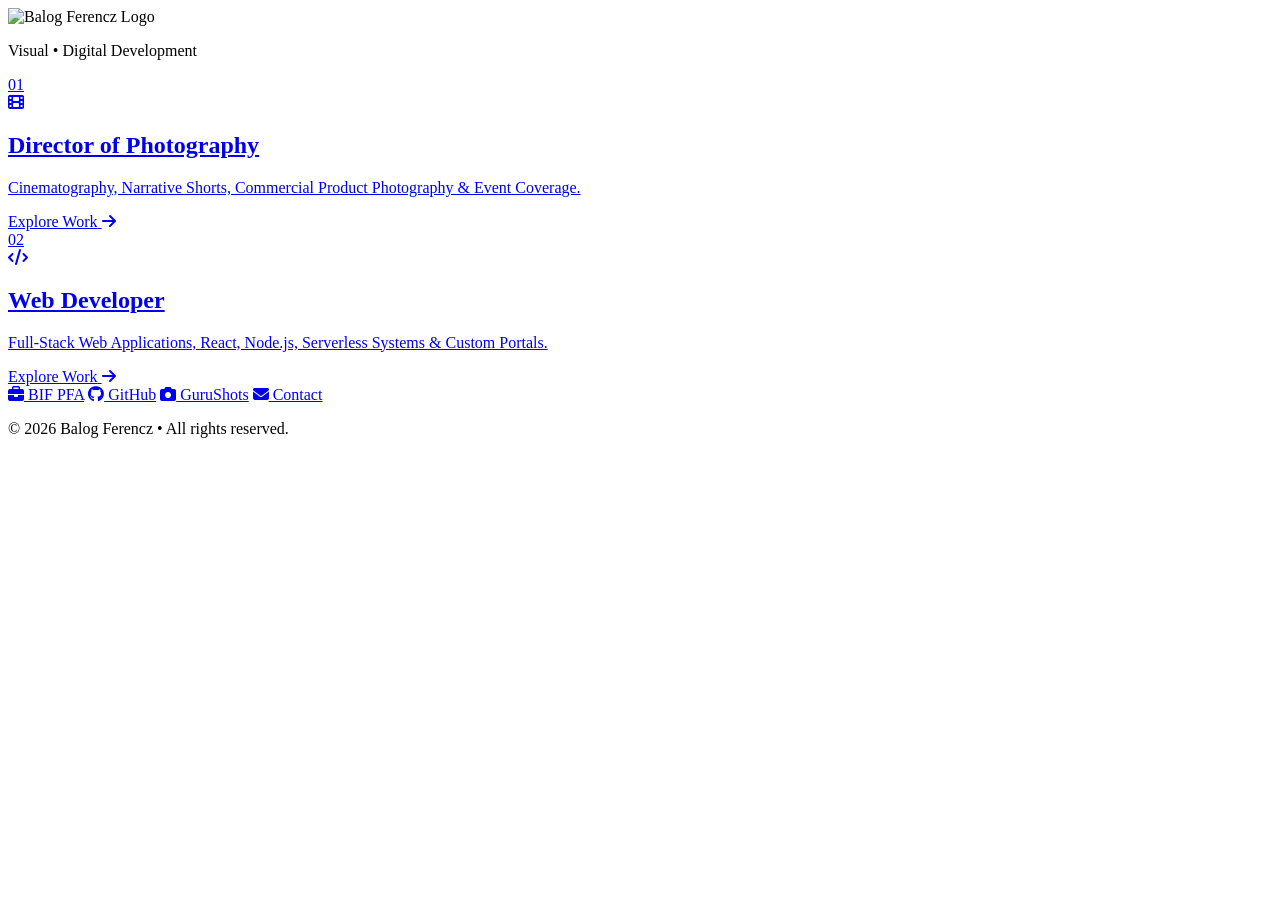
==== commit b7860631: "." ====
--- a/index.html
+++ b/index.html
@@ -3,439 +3,98 @@
 <head>
     <meta charset="UTF-8">
     <meta name="viewport" content="width=device-width, initial-scale=1.0">
-    <title>Balog Ferencz — Director of Photography</title>
+    <title>Balog Ferencz — Official Website</title>
 
-    <meta name="description" content="Cinematography, Commercial Photography & Aerial Videography by Ferencz Balog. Based in Cluj-Napoca.">
-    <meta property="og:title" content="Balog Ferencz — DoP Portfolio">
-    <meta property="og:image" content="/media/img/Logo-dirOfPhotography.png">
+    <meta name="description" content="Official Portfolio of Ferencz Balog. Full-Stack Web Development & Commercial Cinematography based in Cluj-Napoca.">
+    <meta property="og:title" content="Balog Ferencz — Creative & Developer Portfolio">
+    <meta property="og:image" content="/img/Logo-general.png">
 
-    <link rel="icon" type="image/svg+xml" href="/media/favicon/favicon.svg">
-    <link rel="apple-touch-icon" sizes="180x180" href="/media/favicon/apple-touch-icon.png">
+    <link rel="icon" type="image/svg+xml" href="/favicon/favicon.svg">
+    <link rel="apple-touch-icon" sizes="180x180" href="/favicon/apple-touch-icon.png">
     <link rel="manifest" href="/site.webmanifest">
 
-    <!-- Fonts & Icons -->
     <link rel="preconnect" href="https://fonts.googleapis.com">
     <link rel="preconnect" href="https://fonts.gstatic.com" crossorigin>
     <link href="https://fonts.googleapis.com/css2?family=Inter:wght@300;400;600;700&family=Space+Mono:wght@400;700&display=swap" rel="stylesheet">
     <link rel="stylesheet" href="https://cdnjs.cloudflare.com/ajax/libs/font-awesome/6.4.0/css/all.min.css">
 
-    <link rel="stylesheet" href="dop-style.css">
+    <link rel="stylesheet" href="/main.css">
 </head>
 <body>
 
-    <!-- HAMBURGER GOMB MOBILHOZ -->
-    <button class="mobile-menu-btn" onclick="toggleSidebar()" aria-label="Toggle Navigation">
-        <i class="fa-solid fa-bars"></i>
-    </button>
+    <!-- HEADER -->
+    <header class="landing-header">
+        <img src="/img/Logo-general.png" alt="Balog Ferencz Logo" class="main-logo">
+        <p class="tagline">Visual • Digital Development</p>
+    </header>
 
-    <div class="split-container">
-
-        <aside class="sidebar">
-            <div class="sidebar-inner">
-                <a href="https://www.balogferencz.ro/" target="_blank" aria-label="Balog Ferencz Portfolio">
-                    <img src="/media/img/Logo-dirOfPhotography.png" alt="Balog Ferencz Logo" class="sidebar-logo">
-                </a>
-                
-                <div class="profile-info">
-                    <h1>Balog Ferencz</h1>
-                    <p class="subtitle">Director of Photography</p>
-                </div>
-
-                <nav class="sidebar-nav">
-                    <a href="#Showreel"><i class="fa-solid fa-play"></i> Showreel</a>
-                    <a href="#Videography"><i class="fa-solid fa-film"></i> Cinematography</a>
-                    <a href="#EventPhotography"><i class="fa-solid fa-camera"></i> Photography</a>
-                    <a href="#Contact"><i class="fa-solid fa-paper-plane"></i> Contact & Quote</a>
-                </nav>
-
-                <div class="sidebar-footer">
-                    <div class="socials">
-                        <a href="https://instagram.com" target="_blank" aria-label="Instagram"><i class="fa-brands fa-instagram"></i></a>
-                        <a href="https://vimeo.com" target="_blank" aria-label="Vimeo"><i class="fa-brands fa-vimeo-v"></i></a>
-                        <a href="https://gurushots.com/balogferencz.artist" target="_blank" aria-label="GuruShots" class="gurushots-link">
-                            <img src="/media/img/gurushots-logo.svg" alt="GuruShots" class="gurushots-icon">
-                        </a>
-                        <a href="mailto:balogferencz.artist@gmail.com" aria-label="Email"><i class="fa-solid fa-envelope"></i></a>
-                    </div>
-                    <p>© 2026 Balog Ferencz</p>
+    <!-- EXPERTISE CONTAINER (2 CARDS) -->
+    <main class="expertise-container two-cards">
+        
+        <!-- 01. DoP Card -->
+        <a href="https://photo.balogferencz.ro/" class="expertise-card dop">
+            <div class="glow-effect"></div>
+            <div class="card-top">
+                <span class="card-num">01</span>
+                <div class="icon-box"><i class="fa-solid fa-film"></i></div>
+            </div>
+            <div class="card-bottom">
+                <h2>Director of Photography</h2>
+                <p>Cinematography, Narrative Shorts, Commercial Product Photography & Event Coverage.</p>
+                <div class="card-action">
+                    <span>Explore Work</span>
+                    <i class="fa-solid fa-arrow-right"></i>
                 </div>
             </div>
-        </aside>
+        </a>
 
-        <!-- MAIN CONTENT -->
-        <main class="main-content">
+        <!-- 02. Web Dev Card -->
+        <a href="/expertise/web_developer/webDeveloper.html" class="expertise-card dev">
+            <div class="glow-effect"></div>
+            <div class="card-top">
+                <span class="card-num">02</span>
+                <div class="icon-box"><i class="fa-solid fa-code"></i></div>
+            </div>
+            <div class="card-bottom">
+                <h2>Web Developer</h2>
+                <p>Full-Stack Web Applications, React, Node.js, Serverless Systems & Custom Portals.</p>
+                <div class="card-action">
+                    <span>Explore Work</span>
+                    <i class="fa-solid fa-arrow-right"></i>
+                </div>
+            </div>
+        </a>
 
-            <!-- MOBIL LOGÓ & HEADER (768px ALATT) -->
-            <div class="mobile-top-header">
-                <img src="/img/Logo-dirOfPhotography.png" alt="Balog Ferencz" class="mobile-logo">
-                <p class="mobile-tagline">Cinematography & Visual Works</p>
+        <!-- 03. Sound Engineer Card (REJTVE)
+        <a href="/expertise/sound_engineering/soundEngineering.html" class="expertise-card sound" style="display: none;">
+            <div class="glow-effect"></div>
+            <div class="card-top">
+                <span class="card-num">03</span>
+                <div class="icon-box"><i class="fa-solid fa-headphones"></i></div>
             </div>
+            <div class="card-bottom">
+                <h2>Sound Engineer</h2>
+                <p>Audio Post-Production, Foley, Dialogue Editing, Mixing & Sound Design for Film.</p>
+                <div class="card-action">
+                    <span>Explore Work</span>
+                    <i class="fa-solid fa-arrow-right"></i>
+                </div>
+            </div>
+        </a>
+        -->
 
-            <!-- 01. SHOWREEL -->
-            <section id="Showreel" class="content-block">
-                <div class="block-title">
-                    <h2>01. Showreel & Selected Works</h2>
-                </div>
-                <div class="reel-card">
-                    <div class="video-container">
-                        <video controls poster="/media/img/A_verem-Balog_Ferencz.png">
-                            <source src="/media/video/Selected_Cinematography_Reel.webm" type="video/webm">
-                        </video>
-                    </div>
-                    <h3>Selected Cinematography Reel</h3>
-                    <p class="reel-desc">A compilation of commercial cinematography, lighting setups, and narrative camera direction.</p>
-                </div>
-            </section>
+    </main>
 
-            <!-- 02. CINEMATOGRAPHY / SLIDESHOW VIDEÓKKAL -->
-            <section id="Videography" class="content-block">
-                <div class="block-title">
-                    <h2>02. Narrative & Commercial Cinematography</h2>
-                </div>
+    <!-- FOOTER -->
+    <footer class="landing-footer">
+        <div class="footer-links">
+            <a href="https://bif-pfa.netlify.app/" target="_blank"><i class="fa-solid fa-briefcase"></i> BIF PFA</a>
+            <a href="https://github.com/ferenczbalog" target="_blank"><i class="fa-brands fa-github"></i> GitHub</a>
+            <a href="https://gurushots.com/balogferencz.artist" target="_blank"><i class="fa-solid fa-camera"></i> GuruShots</a>
+            <a href="mailto:balogferencz.artist@gmail.com"><i class="fa-solid fa-envelope"></i> Contact</a>
+        </div>
+        <p class="copyright">© 2026 Balog Ferencz • All rights reserved.</p>
+    </footer>
 
-                <div class="video-slider-container">
-                    <button class="slider-arrow prev" onclick="moveVideoSlide(-1)" aria-label="Previous Slide"><i class="fa-solid fa-chevron-left"></i></button>
-                    
-                    <div class="video-slider-track" id="videoSliderTrack">
-                        <!-- Video 1 -->
-                        <div class="video-item slide">
-                            <div class="video-header">
-                                <div>
-                                    <h3>A Verem</h3>
-                                    <p class="project-subtitle">Noir Stop-Motion - Puppet Animation & Precision Lighting</p>
-                                </div>
-                                <span class="badge">Stop-Motion</span>
-                            </div>
-                            <div class="video-wrapper" onclick="openVideoModal('/media/video/A_Verem_-_Balog_Ferencz.webm', 'A Verem — Noir Stop-Motion')">
-                                <video poster="/media/img/A_verem-Balog_Ferencz.png" muted loop playsinline class="preview-thumb">
-                                    <source src="/media/video/A_Verem_-_Balog_Ferencz.webm" type="video/webm">
-                                </video>
-                                <div class="play-overlay"><i class="fa-solid fa-play"></i></div>
-                            </div>
-                            <div class="tech-specs">
-                                <span>CAM: Canon EOS 700D</span>
-                                <span>LENS: 18-55mm</span>
-                                <span>RATIO: 16:9</span>
-                            </div>
-                        </div>
-
-                        <!-- Video 2 -->
-                        <div class="video-item slide">
-                            <div class="video-header">
-                                <div>
-                                    <h3>Remake - Le Samourai intro</h3>
-                                    <p class="project-subtitle">Movie remake</p>
-                                </div>
-                                <span class="badge">Movie remake</span>
-                            </div>
-                            <div class="video-wrapper" onclick="openVideoModal('/media/video/Le_Samourai_-_Remake_-_Balog_Ferencz.webm', 'Remake - Le Samourai intro')">
-                                <video poster="/media/img/Le_Samourai_-Balog_Ferencz.png" muted loop playsinline class="preview-thumb">
-                                    <source src="/media/video/Le_Samourai_-_Remake_-_Balog_Ferencz.webm" type="video/webm">
-                                </video>
-                                <div class="play-overlay"><i class="fa-solid fa-play"></i></div>
-                            </div>
-                            <div class="tech-specs">
-                                <span>CAM: Canon EOS 700D</span>
-                                <span>LENS: 18-55mm</span>
-                                <span>LIGHTING: Natural Low Light</span>
-                                <span>RATIO: 16:9</span>
-                            </div>
-                        </div>
-
-                        <!-- Video 3 -->
-                        <div class="video-item slide">
-                            <div class="video-header">
-                                <div>
-                                    <h3>I don't hear, but I feel...</h3>
-                                    <p class="project-subtitle">Documentary short - teaser</p>
-                                </div>
-                                <span class="badge">Documentary</span>
-                            </div>
-                            <div class="video-wrapper" onclick="openVideoModal('/media/video/Documentary_-_Balog_Ferencz.webm', 'I don\'t hear, but I feel...')">
-                                <video poster="/media/img/Documentary.png" muted loop playsinline class="preview-thumb">
-                                    <source src="/media/video/Documentary_-_Balog_Ferencz.webm" type="video/webm">
-                                </video>
-                                <div class="play-overlay"><i class="fa-solid fa-play"></i></div>
-                            </div>
-                            <div class="tech-specs">
-                                <span>CAM: Canon EOS 700D</span>
-                                <span>LENS: 18-55mm</span>
-                                <span>RATIO: 16:9</span>
-                            </div>
-                        </div>
-                    </div>
-
-                    <button class="slider-arrow next" onclick="moveVideoSlide(1)" aria-label="Next Slide"><i class="fa-solid fa-chevron-right"></i></button>
-
-                    <!-- Slider Indikátor Pontok -->
-                    <div class="slider-dots" id="sliderDots">
-                        <span class="dot active" onclick="setVideoSlide(0)"></span>
-                        <span class="dot" onclick="setVideoSlide(1)"></span>
-                        <span class="dot" onclick="setVideoSlide(2)"></span>
-                    </div>
-                </div>
-            </section>
-
-            <!-- 03. ESEMÉNYFOTÓZÁS (4 KATEGÓRIA) -->
-            <section id="EventPhotography" class="content-block">
-                <div class="block-title">
-                    <h2>03. Event & Corporate Photography</h2>
-                </div>
-                <p class="section-intro">Comprehensive visual documentation for corporate summits, cultural festivals, live stage performances, and exclusive networking galas. Select any category to view the full showcase.</p>
-
-                <div class="photo-grid-5">
-                    
-                    <!-- 1. Corporate & Keynotes (5 Photos) -->
-                    <div class="photo-card" onclick="openImageModal(0, 'corporate')">
-                        <img src="/media/img/eventPhoto/CorpNkey/1.webp" alt="Corporate Keynote Conference">
-                        <div class="photo-info">
-                            <h4>Corporate & Keynotes</h4>
-                            <span class="tech-tag">5 Photos • Conferences & Talks</span>
-                        </div>
-                    </div>
-
-                    <!-- 2. Cultural & Stage (4 Photos) -->
-                    <div class="photo-card" onclick="openImageModal(0, 'stage')">
-                        <img src="/media/img/eventPhoto/CultNstage/1.webp" alt="Live Stage Performance">
-                        <div class="photo-info">
-                            <h4>Cultural & Stage</h4>
-                            <span class="tech-tag">4 Photos • Festivals & Stage</span>
-                        </div>
-                    </div>
-
-                    <!-- 3. Backstage & BTS (2 Photos) -->
-                    <div class="photo-card" onclick="openImageModal(0, 'bts')">
-                        <img src="/media/img/eventPhoto/Backstage/1.webp" alt="Backstage Documentary">
-                        <div class="photo-info">
-                            <h4>Backstage & BTS</h4>
-                            <span class="tech-tag">2 Photos • Behind The Scenes</span>
-                        </div>
-                    </div>
-
-                    <!-- 4. Networking & Galas (2 Photos) -->
-                    <div class="photo-card" onclick="openImageModal(0, 'networking')">
-                        <img src="/media/img/eventPhoto/Networking/1.webp" alt="Networking Event Gala">
-                        <div class="photo-info">
-                            <h4>Networking & Galas</h4>
-                            <span class="tech-tag">2 Photos • Receptions & VIP</span>
-                        </div>
-                    </div>
-
-                </div>
-            </section>
-
-            <!-- 04. CONTACT & QUOTE -->
-            <section id="Contact" class="content-block contact-block">
-                <div class="block-title">
-                    <h2>04. Contact & Booking</h2>
-                </div>
-                <p>Available for commercial projects, product shoots, and event coverage.</p>
-                <div class="quote-notice">
-                    <p><i class="fa-solid fa-circle-info"></i> For event or video coverage quotes, please include the date, location, and total deliverables needed.</p>
-                </div>
-                <div class="contact-actions">
-                    <a href="mailto:balogferencz.artist@gmail.com" class="direct-email"><i class="fa-solid fa-envelope"></i> balogferencz.artist@gmail.com</a>
-                    <p class="location-tag"><i class="fa-solid fa-location-dot"></i> Cluj-Napoca, Romania</p>
-                </div>
-            </section>
-
-            <!-- MOBIL LÁBLÉC (768px ALATT) -->
-            <footer class="mobile-footer">
-                <div class="footer-links">
-                    <a href="https://bif-pfa.netlify.app/" target="_blank"><i class="fa-solid fa-briefcase"></i> BIF PFA</a>
-                    <a href="https://github.com/ferenczbalog" target="_blank"><i class="fa-brands fa-github"></i> GitHub</a>
-                    <a href="https://gurushots.com/balogferencz.artist" target="_blank"><i class="fa-solid fa-camera"></i> GuruShots</a>
-                    <a href="mailto:balogferencz.artist@gmail.com"><i class="fa-solid fa-envelope"></i> Contact</a>
-                </div>
-                <p class="copyright">© 2026 Balog Ferencz • All rights reserved.</p>
-            </footer>
-
-        </main>
-    </div>
-
-    <!-- VIDEO MODAL -->
-    <div id="videoModal" class="modal" onclick="closeVideoModal(event)">
-        <div class="modal-content">
-            <span class="close-btn" onclick="closeVideoModal(event)">&times;</span>
-            <h3 id="modalTitle">Project Title</h3>
-            <div class="modal-video-container">
-                <video id="modalVideo" controls autoplay></video>
-            </div>
-        </div>
-    </div>
-
-    <!-- IMAGE LIGHTBOX MODAL (FOTÓ NÉZEGETŐ) -->
-    <div id="imageModal" class="modal img-modal" onclick="closeImageModal(event)">
-        <span class="close-btn" onclick="closeImageModal(event)">&times;</span>
-        <button class="modal-arrow prev" onclick="changeImage(-1)" aria-label="Previous Image"><i class="fa-solid fa-chevron-left"></i></button>
-        <div class="img-modal-content">
-            <img id="modalImage" src="" alt="Full Resolution Photo">
-            <p id="modalImageCaption" class="img-caption"></p>
-        </div>
-        <button class="modal-arrow next" onclick="changeImage(1)" aria-label="Next Image"><i class="fa-solid fa-chevron-right"></i></button>
-    </div>
-
-    <!-- JAVASCRIPT: SIDEBAR TOGGLE, SLIDER & MODALS -->
-    <script>
-        // --- 0. MOBIL SIDEBAR TOGGLE ---
-        function toggleSidebar() {
-            const sidebar = document.querySelector('.sidebar');
-            const btnIcon = document.querySelector('.mobile-menu-btn i');
-            
-            sidebar.classList.toggle('active');
-            
-            if (sidebar.classList.contains('active')) {
-                btnIcon.className = 'fa-solid fa-xmark';
-                document.body.style.overflow = 'hidden';
-            } else {
-                btnIcon.className = 'fa-solid fa-bars';
-                document.body.style.overflow = 'auto';
-            }
-        }
-
-        document.querySelectorAll('.sidebar-nav a').forEach(link => {
-            link.addEventListener('click', () => {
-                if (window.innerWidth <= 768) {
-                    toggleSidebar();
-                }
-            });
-        });
-
-        // --- 1. VIDEÓ SLIDER ---
-        let currentSlide = 0;
-        const slides = document.querySelectorAll('.video-item.slide');
-        const dots = document.querySelectorAll('.slider-dots .dot');
-
-        function updateSlider() {
-            const track = document.getElementById('videoSliderTrack');
-            track.style.transform = `translateX(calc(-${currentSlide * 100}% - ${currentSlide * 30}px))`;
-            
-            dots.forEach((dot, index) => {
-                dot.classList.toggle('active', index === currentSlide);
-            });
-        }
-
-        function moveVideoSlide(direction) {
-            currentSlide = (currentSlide + direction + slides.length) % slides.length;
-            updateSlider();
-        }
-
-        function setVideoSlide(index) {
-            currentSlide = index;
-            updateSlider();
-        }
-
-        // --- 2. VIDEÓ MODAL ---
-        function openVideoModal(videoSrc, title) {
-            const modal = document.getElementById('videoModal');
-            const video = document.getElementById('modalVideo');
-            const modalTitle = document.getElementById('modalTitle');
-
-            video.src = videoSrc;
-            modalTitle.textContent = title || 'Cinematography Showcase';
-            modal.classList.add('active');
-            document.body.style.overflow = 'hidden';
-        }
-
-        function closeVideoModal(event) {
-            if (event.target.id === 'videoModal' || event.target.className === 'close-btn') {
-                const modal = document.getElementById('videoModal');
-                const video = document.getElementById('modalVideo');
-                modal.classList.remove('active');
-                video.pause();
-                video.src = '';
-                document.body.style.overflow = 'auto';
-            }
-        }
-
-        // --- 3. FOTÓ LIGHTBOX GALÉRIA ---
-        const photoGalleries = {
-            corporate: [
-                { src: "/media/img/eventPhoto/CorpNkey/1.webp", caption: "Corporate & Keynotes — Candid Interaction during an Executive Roundtable Session" },
-                { src: "/media/img/eventPhoto/CorpNkey/2.webp", caption: "Corporate & Keynotes — Professional Dialogue & Informal Networking Reception" },
-                { src: "/media/img/eventPhoto/CorpNkey/3.webp", caption: "Corporate & Keynotes — Keynote Hall Overview & Stage Atmosphere" },
-                { src: "/media/img/eventPhoto/CorpNkey/4.webp", caption: "Corporate & Keynotes — Audience Immersion & Live Presentation Reactions" },
-                { src: "/media/img/eventPhoto/CorpNkey/5.webp", caption: "Corporate & Keynotes — Keynote Speaker Addressing the Conference" }
-            ],
-            stage: [
-                { src: "/media/img/eventPhoto/CultNstage/1.webp", caption: "Cultural & Stage — Detailed Stage Character Focus & Dynamic Color Rendering" },
-                { src: "/media/img/eventPhoto/CultNstage/2.webp", caption: "Cultural & Stage — Atmospheric Low-Light Scene & Dramatic Blue Key Light" },
-                { src: "/media/img/eventPhoto/CultNstage/3.webp", caption: "Cultural & Stage — Precision Spot Lighting & Puppet Character Detail" },
-                { src: "/media/img/eventPhoto/CultNstage/4.webp", caption: "Cultural & Stage — Live Puppetry Performance & On-Stage Artist Interaction" }
-            ],
-            bts: [
-                { src: "/media/img/eventPhoto/Backstage/1.webp", caption: "Backstage & BTS — Crew Collaboration & Team Camaraderie Behind the Scenes" },
-                { src: "/media/img/eventPhoto/Backstage/2.webp", caption: "Backstage & BTS — On-Set Production Workflow & Live Character Preparation" }
-            ],
-            networking: [
-                { src: "/media/img/eventPhoto/Networking/1.webp", caption: "Networking & Galas — Candid Engagement & Active Listening During Social Dialogue" },
-                { src: "/media/img/eventPhoto/Networking/2.webp", caption: "Networking & Galas — Group Connections & Warm Evening Reception Ambiance" }
-            ]
-        };
-
-        let currentCategory = 'corporate';
-        let currentImgIndex = 0;
-
-// A kategória összes képének előtöltése a memóriába
-function preloadCategoryImages(category) {
-    const list = photoGalleries[category];
-    if (!list) return;
-    
-    list.forEach(item => {
-        const img = new Image();
-        img.src = item.src; // A böngésző a háttérben letölti és cache-eli
-    });
-}
-
-        function openImageModal(index, category) {
-            currentCategory = category;
-            currentImgIndex = index;
-            
-            // AZONNALI ELŐTÖLTÉS: Letölti a kategória többi képét a háttérben
-            preloadCategoryImages(category);
-            
-            const modal = document.getElementById('imageModal');
-            updateModalImage();
-            modal.classList.add('active');
-            document.body.style.overflow = 'hidden';
-            
-            document.addEventListener('keydown', handleKeyPress);
-        }
-
-        function updateModalImage() {
-            const imgData = photoGalleries[currentCategory][currentImgIndex];
-            if (imgData) {
-                document.getElementById('modalImage').src = imgData.src;
-                document.getElementById('modalImageCaption').textContent = imgData.caption;
-            }
-        }
-
-        function changeImage(direction) {
-            const list = photoGalleries[currentCategory];
-            if (!list || list.length === 0) return;
-            currentImgIndex = (currentImgIndex + direction + list.length) % list.length;
-            updateModalImage();
-        }
-
-        function closeImageModal(event) {
-            if (event.target.id === 'imageModal' || event.target.className === 'close-btn') {
-                const modal = document.getElementById('imageModal');
-                modal.classList.remove('active');
-                document.body.style.overflow = 'auto';
-                document.removeEventListener('keydown', handleKeyPress);
-            }
-        }
-
-        function handleKeyPress(e) {
-            if (e.key === 'ArrowLeft') changeImage(-1);
-            if (e.key === 'ArrowRight') changeImage(1);
-            if (e.key === 'Escape') {
-                const modal = document.getElementById('imageModal');
-                modal.classList.remove('active');
-                document.body.style.overflow = 'auto';
-                document.removeEventListener('keydown', handleKeyPress);
-            }
-        }
-    </script>
 </body>
-</html>+</html>
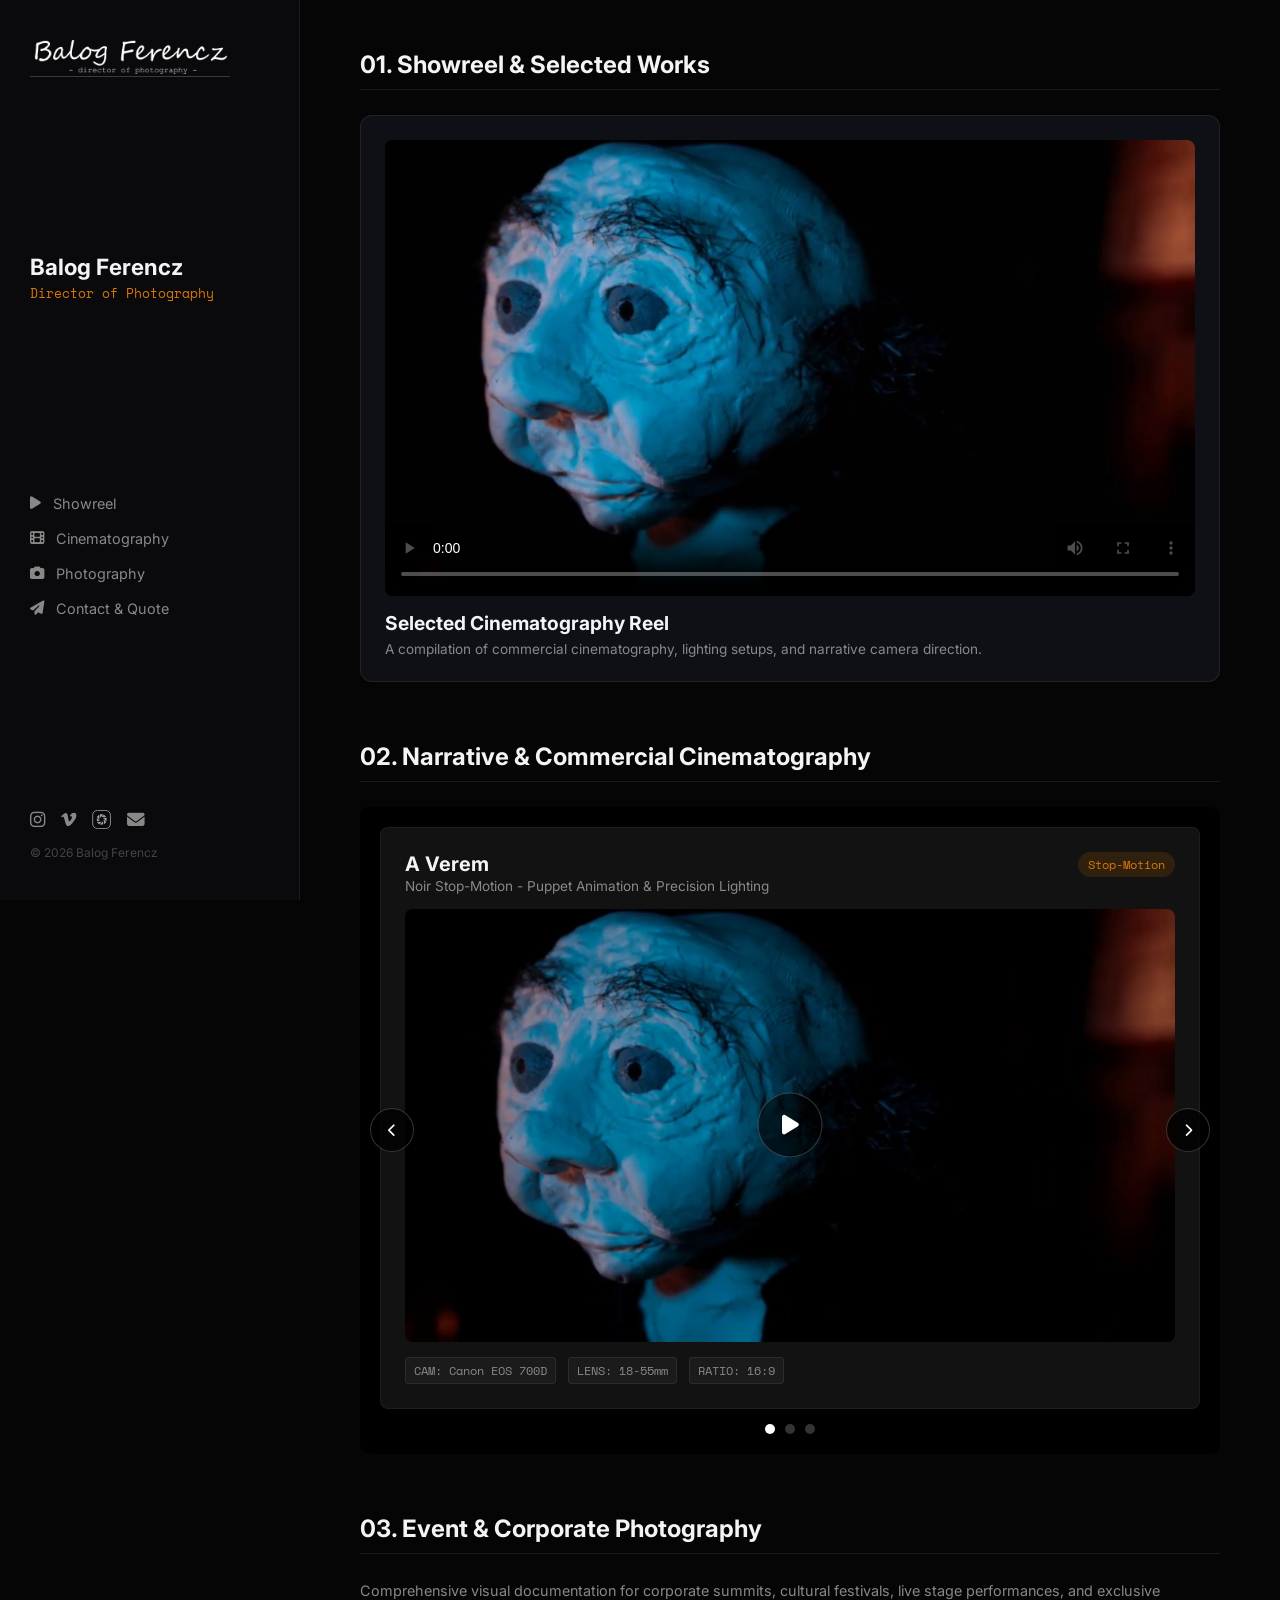
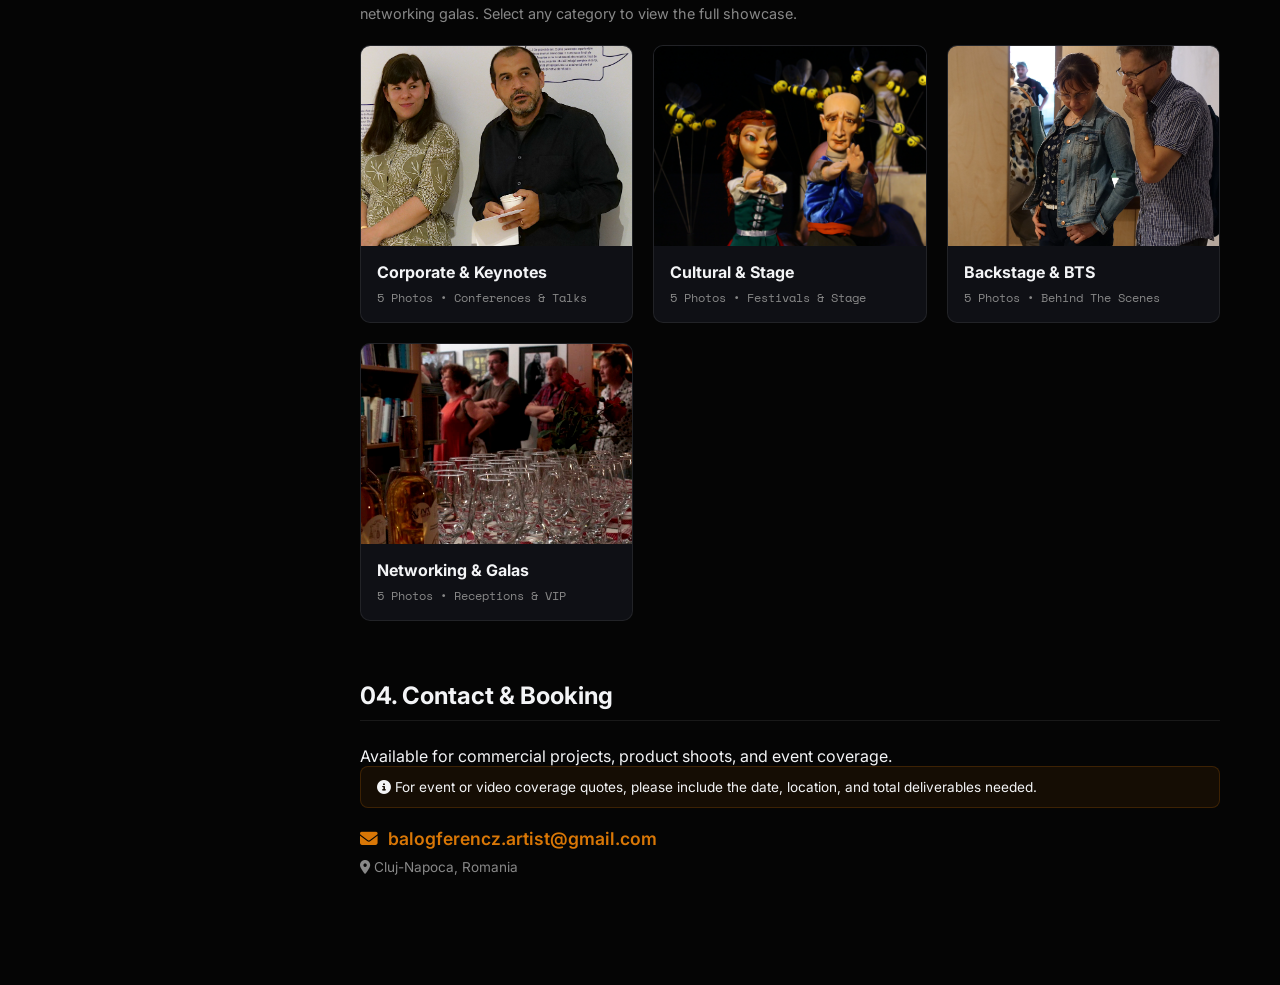
==== commit 2e85abb0: "foto update" ====
--- a/index.html
+++ b/index.html
@@ -3,98 +3,446 @@
 <head>
     <meta charset="UTF-8">
     <meta name="viewport" content="width=device-width, initial-scale=1.0">
-    <title>Balog Ferencz — Official Website</title>
-
-    <meta name="description" content="Official Portfolio of Ferencz Balog. Full-Stack Web Development & Commercial Cinematography based in Cluj-Napoca.">
-    <meta property="og:title" content="Balog Ferencz — Creative & Developer Portfolio">
-    <meta property="og:image" content="/img/Logo-general.png">
-
-    <link rel="icon" type="image/svg+xml" href="/favicon/favicon.svg">
-    <link rel="apple-touch-icon" sizes="180x180" href="/favicon/apple-touch-icon.png">
+    <title>Balog Ferencz — Director of Photography</title>
+
+    <meta name="description" content="Cinematography, Commercial Photography & Aerial Videography by Ferencz Balog. Based in Cluj-Napoca.">
+    <meta property="og:title" content="Balog Ferencz — DoP Portfolio">
+    <meta property="og:image" content="/media/img/Logo-dirOfPhotography.png">
+
+    <link rel="icon" type="image/svg+xml" href="/media/favicon/favicon.svg">
+    <link rel="apple-touch-icon" sizes="180x180" href="/media/favicon/apple-touch-icon.png">
     <link rel="manifest" href="/site.webmanifest">
 
+    <!-- Fonts & Icons -->
     <link rel="preconnect" href="https://fonts.googleapis.com">
     <link rel="preconnect" href="https://fonts.gstatic.com" crossorigin>
     <link href="https://fonts.googleapis.com/css2?family=Inter:wght@300;400;600;700&family=Space+Mono:wght@400;700&display=swap" rel="stylesheet">
     <link rel="stylesheet" href="https://cdnjs.cloudflare.com/ajax/libs/font-awesome/6.4.0/css/all.min.css">
 
-    <link rel="stylesheet" href="/main.css">
+    <link rel="stylesheet" href="dop-style.css">
 </head>
 <body>
 
-    <!-- HEADER -->
-    <header class="landing-header">
-        <img src="/img/Logo-general.png" alt="Balog Ferencz Logo" class="main-logo">
-        <p class="tagline">Visual • Digital Development</p>
-    </header>
-
-    <!-- EXPERTISE CONTAINER (2 CARDS) -->
-    <main class="expertise-container two-cards">
-        
-        <!-- 01. DoP Card -->
-        <a href="https://photo.balogferencz.ro/" class="expertise-card dop">
-            <div class="glow-effect"></div>
-            <div class="card-top">
-                <span class="card-num">01</span>
-                <div class="icon-box"><i class="fa-solid fa-film"></i></div>
+    <!-- HAMBURGER GOMB MOBILHOZ -->
+    <button class="mobile-menu-btn" onclick="toggleSidebar()" aria-label="Toggle Navigation">
+        <i class="fa-solid fa-bars"></i>
+    </button>
+
+    <div class="split-container">
+
+        <aside class="sidebar">
+            <div class="sidebar-inner">
+                <a href="https://www.balogferencz.ro/" target="_blank" aria-label="Balog Ferencz Portfolio">
+                    <img src="/media/img/Logo-dirOfPhotography.png" alt="Balog Ferencz Logo" class="sidebar-logo">
+                </a>
+                
+                <div class="profile-info">
+                    <h1>Balog Ferencz</h1>
+                    <p class="subtitle">Director of Photography</p>
+                </div>
+
+                <nav class="sidebar-nav">
+                    <a href="#Showreel"><i class="fa-solid fa-play"></i> Showreel</a>
+                    <a href="#Videography"><i class="fa-solid fa-film"></i> Cinematography</a>
+                    <a href="#EventPhotography"><i class="fa-solid fa-camera"></i> Photography</a>
+                    <a href="#Contact"><i class="fa-solid fa-paper-plane"></i> Contact & Quote</a>
+                </nav>
+
+                <div class="sidebar-footer">
+                    <div class="socials">
+                        <a href="https://instagram.com" target="_blank" aria-label="Instagram"><i class="fa-brands fa-instagram"></i></a>
+                        <a href="https://vimeo.com" target="_blank" aria-label="Vimeo"><i class="fa-brands fa-vimeo-v"></i></a>
+                        <a href="https://gurushots.com/balogferencz.artist" target="_blank" aria-label="GuruShots" class="gurushots-link">
+                            <img src="/media/img/gurushots-logo.svg" alt="GuruShots" class="gurushots-icon">
+                        </a>
+                        <a href="mailto:balogferencz.artist@gmail.com" aria-label="Email"><i class="fa-solid fa-envelope"></i></a>
+                    </div>
+                    <p>© 2026 Balog Ferencz</p>
+                </div>
             </div>
-            <div class="card-bottom">
-                <h2>Director of Photography</h2>
-                <p>Cinematography, Narrative Shorts, Commercial Product Photography & Event Coverage.</p>
-                <div class="card-action">
-                    <span>Explore Work</span>
-                    <i class="fa-solid fa-arrow-right"></i>
-                </div>
+        </aside>
+
+        <!-- MAIN CONTENT -->
+        <main class="main-content">
+
+            <!-- MOBIL LOGÓ & HEADER (768px ALATT) -->
+            <div class="mobile-top-header">
+                <img src="/img/Logo-dirOfPhotography.png" alt="Balog Ferencz" class="mobile-logo">
+                <p class="mobile-tagline">Cinematography & Visual Works</p>
             </div>
-        </a>
-
-        <!-- 02. Web Dev Card -->
-        <a href="/expertise/web_developer/webDeveloper.html" class="expertise-card dev">
-            <div class="glow-effect"></div>
-            <div class="card-top">
-                <span class="card-num">02</span>
-                <div class="icon-box"><i class="fa-solid fa-code"></i></div>
+
+            <!-- 01. SHOWREEL -->
+            <section id="Showreel" class="content-block">
+                <div class="block-title">
+                    <h2>01. Showreel & Selected Works</h2>
+                </div>
+                <div class="reel-card">
+                    <div class="video-container">
+                        <video controls poster="/media/img/A_verem-Balog_Ferencz.png">
+                            <source src="/media/video/Selected_Cinematography_Reel.webm" type="video/webm">
+                        </video>
+                    </div>
+                    <h3>Selected Cinematography Reel</h3>
+                    <p class="reel-desc">A compilation of commercial cinematography, lighting setups, and narrative camera direction.</p>
+                </div>
+            </section>
+
+            <!-- 02. CINEMATOGRAPHY / SLIDESHOW VIDEÓKKAL -->
+            <section id="Videography" class="content-block">
+                <div class="block-title">
+                    <h2>02. Narrative & Commercial Cinematography</h2>
+                </div>
+
+                <div class="video-slider-container">
+                    <button class="slider-arrow prev" onclick="moveVideoSlide(-1)" aria-label="Previous Slide"><i class="fa-solid fa-chevron-left"></i></button>
+                    
+                    <div class="video-slider-track" id="videoSliderTrack">
+                        <!-- Video 1 -->
+                        <div class="video-item slide">
+                            <div class="video-header">
+                                <div>
+                                    <h3>A Verem</h3>
+                                    <p class="project-subtitle">Noir Stop-Motion - Puppet Animation & Precision Lighting</p>
+                                </div>
+                                <span class="badge">Stop-Motion</span>
+                            </div>
+                            <div class="video-wrapper" onclick="openVideoModal('/media/video/A_Verem_-_Balog_Ferencz.webm', 'A Verem — Noir Stop-Motion')">
+                                <video poster="/media/img/A_verem-Balog_Ferencz.png" muted loop playsinline class="preview-thumb">
+                                    <source src="/media/video/A_Verem_-_Balog_Ferencz.webm" type="video/webm">
+                                </video>
+                                <div class="play-overlay"><i class="fa-solid fa-play"></i></div>
+                            </div>
+                            <div class="tech-specs">
+                                <span>CAM: Canon EOS 700D</span>
+                                <span>LENS: 18-55mm</span>
+                                <span>RATIO: 16:9</span>
+                            </div>
+                        </div>
+
+                        <!-- Video 2 -->
+                        <div class="video-item slide">
+                            <div class="video-header">
+                                <div>
+                                    <h3>Remake - Le Samourai intro</h3>
+                                    <p class="project-subtitle">Movie remake</p>
+                                </div>
+                                <span class="badge">Movie remake</span>
+                            </div>
+                            <div class="video-wrapper" onclick="openVideoModal('/media/video/Le_Samourai_-_Remake_-_Balog_Ferencz.webm', 'Remake - Le Samourai intro')">
+                                <video poster="/media/img/Le_Samourai_-Balog_Ferencz.png" muted loop playsinline class="preview-thumb">
+                                    <source src="/media/video/Le_Samourai_-_Remake_-_Balog_Ferencz.webm" type="video/webm">
+                                </video>
+                                <div class="play-overlay"><i class="fa-solid fa-play"></i></div>
+                            </div>
+                            <div class="tech-specs">
+                                <span>CAM: Canon EOS 700D</span>
+                                <span>LENS: 18-55mm</span>
+                                <span>LIGHTING: Natural Low Light</span>
+                                <span>RATIO: 16:9</span>
+                            </div>
+                        </div>
+
+                        <!-- Video 3 -->
+                        <div class="video-item slide">
+                            <div class="video-header">
+                                <div>
+                                    <h3>I don't hear, but I feel...</h3>
+                                    <p class="project-subtitle">Documentary short - teaser</p>
+                                </div>
+                                <span class="badge">Documentary</span>
+                            </div>
+                            <div class="video-wrapper" onclick="openVideoModal('/media/video/Documentary_-_Balog_Ferencz.webm', 'I don\'t hear, but I feel...')">
+                                <video poster="/media/img/Documentary.png" muted loop playsinline class="preview-thumb">
+                                    <source src="/media/video/Documentary_-_Balog_Ferencz.webm" type="video/webm">
+                                </video>
+                                <div class="play-overlay"><i class="fa-solid fa-play"></i></div>
+                            </div>
+                            <div class="tech-specs">
+                                <span>CAM: Canon EOS 700D</span>
+                                <span>LENS: 18-55mm</span>
+                                <span>RATIO: 16:9</span>
+                            </div>
+                        </div>
+                    </div>
+
+                    <button class="slider-arrow next" onclick="moveVideoSlide(1)" aria-label="Next Slide"><i class="fa-solid fa-chevron-right"></i></button>
+
+                    <!-- Slider Indikátor Pontok -->
+                    <div class="slider-dots" id="sliderDots">
+                        <span class="dot active" onclick="setVideoSlide(0)"></span>
+                        <span class="dot" onclick="setVideoSlide(1)"></span>
+                        <span class="dot" onclick="setVideoSlide(2)"></span>
+                    </div>
+                </div>
+            </section>
+
+            <!-- 03. ESEMÉNYFOTÓZÁS (4 KATEGÓRIA) -->
+            <section id="EventPhotography" class="content-block">
+                <div class="block-title">
+                    <h2>03. Event & Corporate Photography</h2>
+                </div>
+                <p class="section-intro">Comprehensive visual documentation for corporate summits, cultural festivals, live stage performances, and exclusive networking galas. Select any category to view the full showcase.</p>
+
+                <div class="photo-grid-5">
+                    
+                    <!-- 1. Corporate & Keynotes (5 Photos) -->
+                    <div class="photo-card" onclick="openImageModal(0, 'corporate')">
+                        <img src="/media/img/eventPhoto/CorpNkey/1.webp" alt="Corporate Keynote Conference">
+                        <div class="photo-info">
+                            <h4>Corporate & Keynotes</h4>
+                            <span class="tech-tag">5 Photos • Conferences & Talks</span>
+                        </div>
+                    </div>
+
+                    <!-- 2. Cultural & Stage (4 Photos) -->
+                    <div class="photo-card" onclick="openImageModal(0, 'stage')">
+                        <img src="/media/img/eventPhoto/CultNstage/1.webp" alt="Live Stage Performance">
+                        <div class="photo-info">
+                            <h4>Cultural & Stage</h4>
+                            <span class="tech-tag">5 Photos • Festivals & Stage</span>
+                        </div>
+                    </div>
+
+                    <!-- 3. Backstage & BTS (2 Photos) -->
+                    <div class="photo-card" onclick="openImageModal(0, 'bts')">
+                        <img src="/media/img/eventPhoto/Backstage/1.webp" alt="Backstage Documentary">
+                        <div class="photo-info">
+                            <h4>Backstage & BTS</h4>
+                            <span class="tech-tag">5 Photos • Behind The Scenes</span>
+                        </div>
+                    </div>
+
+                    <!-- 4. Networking & Galas (2 Photos) -->
+                    <div class="photo-card" onclick="openImageModal(0, 'networking')">
+                        <img src="/media/img/eventPhoto/Networking/1.webp" alt="Networking Event Gala">
+                        <div class="photo-info">
+                            <h4>Networking & Galas</h4>
+                            <span class="tech-tag">5 Photos • Receptions & VIP</span>
+                        </div>
+                    </div>
+
+                </div>
+            </section>
+
+            <!-- 04. CONTACT & QUOTE -->
+            <section id="Contact" class="content-block contact-block">
+                <div class="block-title">
+                    <h2>04. Contact & Booking</h2>
+                </div>
+                <p>Available for commercial projects, product shoots, and event coverage.</p>
+                <div class="quote-notice">
+                    <p><i class="fa-solid fa-circle-info"></i> For event or video coverage quotes, please include the date, location, and total deliverables needed.</p>
+                </div>
+                <div class="contact-actions">
+                    <a href="mailto:balogferencz.artist@gmail.com" class="direct-email"><i class="fa-solid fa-envelope"></i> balogferencz.artist@gmail.com</a>
+                    <p class="location-tag"><i class="fa-solid fa-location-dot"></i> Cluj-Napoca, Romania</p>
+                </div>
+            </section>
+
+            <!-- MOBIL LÁBLÉC (768px ALATT) -->
+            <footer class="mobile-footer">
+                <div class="footer-links">
+                    <a href="https://bif-pfa.netlify.app/" target="_blank"><i class="fa-solid fa-briefcase"></i> BIF PFA</a>
+                    <a href="https://github.com/ferenczbalog" target="_blank"><i class="fa-brands fa-github"></i> GitHub</a>
+                    <a href="https://gurushots.com/balogferencz.artist" target="_blank"><i class="fa-solid fa-camera"></i> GuruShots</a>
+                    <a href="mailto:balogferencz.artist@gmail.com"><i class="fa-solid fa-envelope"></i> Contact</a>
+                </div>
+                <p class="copyright">© 2026 Balog Ferencz • All rights reserved.</p>
+            </footer>
+
+        </main>
+    </div>
+
+    <!-- VIDEO MODAL -->
+    <div id="videoModal" class="modal" onclick="closeVideoModal(event)">
+        <div class="modal-content">
+            <span class="close-btn" onclick="closeVideoModal(event)">&times;</span>
+            <h3 id="modalTitle">Project Title</h3>
+            <div class="modal-video-container">
+                <video id="modalVideo" controls autoplay></video>
             </div>
-            <div class="card-bottom">
-                <h2>Web Developer</h2>
-                <p>Full-Stack Web Applications, React, Node.js, Serverless Systems & Custom Portals.</p>
-                <div class="card-action">
-                    <span>Explore Work</span>
-                    <i class="fa-solid fa-arrow-right"></i>
-                </div>
-            </div>
-        </a>
-
-        <!-- 03. Sound Engineer Card (REJTVE)
-        <a href="/expertise/sound_engineering/soundEngineering.html" class="expertise-card sound" style="display: none;">
-            <div class="glow-effect"></div>
-            <div class="card-top">
-                <span class="card-num">03</span>
-                <div class="icon-box"><i class="fa-solid fa-headphones"></i></div>
-            </div>
-            <div class="card-bottom">
-                <h2>Sound Engineer</h2>
-                <p>Audio Post-Production, Foley, Dialogue Editing, Mixing & Sound Design for Film.</p>
-                <div class="card-action">
-                    <span>Explore Work</span>
-                    <i class="fa-solid fa-arrow-right"></i>
-                </div>
-            </div>
-        </a>
-        -->
-
-    </main>
-
-    <!-- FOOTER -->
-    <footer class="landing-footer">
-        <div class="footer-links">
-            <a href="https://bif-pfa.netlify.app/" target="_blank"><i class="fa-solid fa-briefcase"></i> BIF PFA</a>
-            <a href="https://github.com/ferenczbalog" target="_blank"><i class="fa-brands fa-github"></i> GitHub</a>
-            <a href="https://gurushots.com/balogferencz.artist" target="_blank"><i class="fa-solid fa-camera"></i> GuruShots</a>
-            <a href="mailto:balogferencz.artist@gmail.com"><i class="fa-solid fa-envelope"></i> Contact</a>
         </div>
-        <p class="copyright">© 2026 Balog Ferencz • All rights reserved.</p>
-    </footer>
-
+    </div>
+
+    <!-- IMAGE LIGHTBOX MODAL (FOTÓ NÉZEGETŐ) -->
+    <div id="imageModal" class="modal img-modal" onclick="closeImageModal(event)">
+        <span class="close-btn" onclick="closeImageModal(event)">&times;</span>
+        <button class="modal-arrow prev" onclick="changeImage(-1)" aria-label="Previous Image"><i class="fa-solid fa-chevron-left"></i></button>
+        <div class="img-modal-content">
+            <img id="modalImage" src="" alt="Full Resolution Photo">
+            <p id="modalImageCaption" class="img-caption"></p>
+        </div>
+        <button class="modal-arrow next" onclick="changeImage(1)" aria-label="Next Image"><i class="fa-solid fa-chevron-right"></i></button>
+    </div>
+
+    <!-- JAVASCRIPT: SIDEBAR TOGGLE, SLIDER & MODALS -->
+    <script>
+        // --- 0. MOBIL SIDEBAR TOGGLE ---
+        function toggleSidebar() {
+            const sidebar = document.querySelector('.sidebar');
+            const btnIcon = document.querySelector('.mobile-menu-btn i');
+            
+            sidebar.classList.toggle('active');
+            
+            if (sidebar.classList.contains('active')) {
+                btnIcon.className = 'fa-solid fa-xmark';
+                document.body.style.overflow = 'hidden';
+            } else {
+                btnIcon.className = 'fa-solid fa-bars';
+                document.body.style.overflow = 'auto';
+            }
+        }
+
+        document.querySelectorAll('.sidebar-nav a').forEach(link => {
+            link.addEventListener('click', () => {
+                if (window.innerWidth <= 768) {
+                    toggleSidebar();
+                }
+            });
+        });
+
+        // --- 1. VIDEÓ SLIDER ---
+        let currentSlide = 0;
+        const slides = document.querySelectorAll('.video-item.slide');
+        const dots = document.querySelectorAll('.slider-dots .dot');
+
+        function updateSlider() {
+            const track = document.getElementById('videoSliderTrack');
+            track.style.transform = `translateX(calc(-${currentSlide * 100}% - ${currentSlide * 30}px))`;
+            
+            dots.forEach((dot, index) => {
+                dot.classList.toggle('active', index === currentSlide);
+            });
+        }
+
+        function moveVideoSlide(direction) {
+            currentSlide = (currentSlide + direction + slides.length) % slides.length;
+            updateSlider();
+        }
+
+        function setVideoSlide(index) {
+            currentSlide = index;
+            updateSlider();
+        }
+
+        // --- 2. VIDEÓ MODAL ---
+        function openVideoModal(videoSrc, title) {
+            const modal = document.getElementById('videoModal');
+            const video = document.getElementById('modalVideo');
+            const modalTitle = document.getElementById('modalTitle');
+
+            video.src = videoSrc;
+            modalTitle.textContent = title || 'Cinematography Showcase';
+            modal.classList.add('active');
+            document.body.style.overflow = 'hidden';
+        }
+
+        function closeVideoModal(event) {
+            if (event.target.id === 'videoModal' || event.target.className === 'close-btn') {
+                const modal = document.getElementById('videoModal');
+                const video = document.getElementById('modalVideo');
+                modal.classList.remove('active');
+                video.pause();
+                video.src = '';
+                document.body.style.overflow = 'auto';
+            }
+        }
+
+        // --- 3. FOTÓ LIGHTBOX GALÉRIA ---
+        const photoGalleries = {
+            corporate: [
+                { src: "/media/img/eventPhoto/CorpNkey/1.webp", caption: "Corporate & Keynotes — Candid Interaction during an Executive Roundtable Session" },
+                { src: "/media/img/eventPhoto/CorpNkey/2.webp", caption: "Corporate & Keynotes — Professional Dialogue & Informal Networking Reception" },
+                { src: "/media/img/eventPhoto/CorpNkey/3.webp", caption: "Corporate & Keynotes — Keynote Hall Overview & Stage Atmosphere" },
+                { src: "/media/img/eventPhoto/CorpNkey/4.webp", caption: "Corporate & Keynotes — Audience Immersion & Live Presentation Reactions" },
+                { src: "/media/img/eventPhoto/CorpNkey/5.webp", caption: "Corporate & Keynotes — Keynote Speaker Addressing the Conference" }
+            ],
+            stage: [
+                { src: "/media/img/eventPhoto/CultNstage/1.webp", caption: "Cultural & Stage — Detailed Stage Character Focus & Dynamic Color Rendering" },
+                { src: "/media/img/eventPhoto/CultNstage/2.webp", caption: "Cultural & Stage — Atmospheric Low-Light Scene & Dramatic Blue Key Light" },
+                { src: "/media/img/eventPhoto/CultNstage/3.webp", caption: "Cultural & Stage — Precision Spot Lighting & Puppet Character Detail" },
+                { src: "/media/img/eventPhoto/CultNstage/4.webp", caption: "Cultural & Stage — Live Puppetry Performance & On-Stage Artist Interaction" },
+                { src: "/media/img/eventPhoto/CultNstage/5.webp", caption: "Cultural & Stage — Festival Stage Overview & Audience Engagement" }
+            ],
+            bts: [
+                { src: "/media/img/eventPhoto/Backstage/1.webp", caption: "Backstage & BTS — Crew Collaboration & Team Camaraderie Behind the Scenes" },
+                { src: "/media/img/eventPhoto/Backstage/2.webp", caption: "Backstage & BTS — On-Set Production Workflow & Live Character Preparation" },
+                { src: "/media/img/eventPhoto/Backstage/3.webp", caption: "Backstage & BTS — Technical Setup & Lighting Adjustment for Stage Performance" },
+                { src: "/media/img/eventPhoto/Backstage/4.webp", caption: "Backstage & BTS — Puppetry Artistry & Precision Character Manipulation" },
+                { src: "/media/img/eventPhoto/Backstage/5.webp", caption: "Backstage & BTS — Crew Coordination & Pre-Show Technical Rehearsal" }
+            ],
+            networking: [
+                { src: "/media/img/eventPhoto/Networking/1.webp", caption: "Networking & Galas — Candid Engagement & Active Listening During Social Dialogue" },
+                { src: "/media/img/eventPhoto/Networking/2.webp", caption: "Networking & Galas — Group Connections & Warm Evening Reception Ambiance" },
+                { src: "/media/img/eventPhoto/Networking/3.webp", caption: "Networking & Galas — Professional Interaction & Informal Discussion in a Gala Setting"},
+                { src: "/media/img/eventPhoto/Networking/4.webp", caption: "Networking & Galas — Elegant Gala Environment & Social Networking Atmosphere" },
+                { src: "/media/img/eventPhoto/Networking/5.webp", caption: "Networking & Galas — VIP Guests Engaging in Meaningful Conversations" }
+            ]
+        };
+
+        let currentCategory = 'corporate';
+        let currentImgIndex = 0;
+
+// A kategória összes képének előtöltése a memóriába
+function preloadCategoryImages(category) {
+    const list = photoGalleries[category];
+    if (!list) return;
+    
+    list.forEach(item => {
+        const img = new Image();
+        img.src = item.src; // A böngésző a háttérben letölti és cache-eli
+    });
+}
+
+        function openImageModal(index, category) {
+            currentCategory = category;
+            currentImgIndex = index;
+            
+            // AZONNALI ELŐTÖLTÉS: Letölti a kategória többi képét a háttérben
+            preloadCategoryImages(category);
+            
+            const modal = document.getElementById('imageModal');
+            updateModalImage();
+            modal.classList.add('active');
+            document.body.style.overflow = 'hidden';
+            
+            document.addEventListener('keydown', handleKeyPress);
+        }
+
+        function updateModalImage() {
+            const imgData = photoGalleries[currentCategory][currentImgIndex];
+            if (imgData) {
+                document.getElementById('modalImage').src = imgData.src;
+                document.getElementById('modalImageCaption').textContent = imgData.caption;
+            }
+        }
+
+        function changeImage(direction) {
+            const list = photoGalleries[currentCategory];
+            if (!list || list.length === 0) return;
+            currentImgIndex = (currentImgIndex + direction + list.length) % list.length;
+            updateModalImage();
+        }
+
+        function closeImageModal(event) {
+            if (event.target.id === 'imageModal' || event.target.className === 'close-btn') {
+                const modal = document.getElementById('imageModal');
+                modal.classList.remove('active');
+                document.body.style.overflow = 'auto';
+                document.removeEventListener('keydown', handleKeyPress);
+            }
+        }
+
+        function handleKeyPress(e) {
+            if (e.key === 'ArrowLeft') changeImage(-1);
+            if (e.key === 'ArrowRight') changeImage(1);
+            if (e.key === 'Escape') {
+                const modal = document.getElementById('imageModal');
+                modal.classList.remove('active');
+                document.body.style.overflow = 'auto';
+                document.removeEventListener('keydown', handleKeyPress);
+            }
+        }
+    </script>
 </body>
-</html>
+</html>
--- a/dop-style.css
+++ b/dop-style.css
@@ -0,0 +1,743 @@
+@import url('https://fonts.googleapis.com/css2?family=Inter:wght@300;400;600;700&family=Space+Mono:wght@400;700&display=swap');
+
+:root {
+    --bg-dark: #050505;
+    --sidebar-bg: #0a0a0c;
+    --card-bg: #0f1015;
+    --border-color: rgba(255, 255, 255, 0.08);
+    --text-main: #f3f4f6;
+    --text-muted: #888888;
+    --accent-gold: #d97706;
+}
+
+* {
+    box-sizing: border-box;
+    margin: 0;
+    padding: 0;
+}
+
+body {
+    font-family: 'Inter', sans-serif;
+    background-color: var(--bg-dark);
+    color: var(--text-main);
+    min-height: 100vh;
+    overflow-x: hidden;
+}
+
+.split-container {
+    display: flex;
+    min-height: 100vh;
+}
+
+/* ==========================================
+   DESKTOP SIDEBAR
+   ========================================== */
+.sidebar {
+    width: 300px;
+    height: 100vh;
+    position: fixed;
+    top: 0;
+    left: 0;
+    background-color: var(--sidebar-bg);
+    border-right: 1px solid var(--border-color);
+    padding: 40px 30px;
+    z-index: 100;
+}
+
+.sidebar-inner {
+    display: flex;
+    flex-direction: column;
+    height: 100%;
+    justify-content: space-between;
+}
+
+.sidebar-logo {
+    max-width: 200px;
+    height: auto;
+    margin-bottom: 20px;
+}
+
+.profile-info h1 {
+    font-size: 1.4rem;
+    font-weight: 700;
+}
+
+.profile-info .subtitle {
+    color: var(--accent-gold);
+    font-family: 'Space Mono', monospace;
+    font-size: 0.8rem;
+    margin-top: 4px;
+}
+
+.sidebar-nav {
+    display: flex;
+    flex-direction: column;
+    gap: 18px;
+    margin: 40px 0;
+}
+
+.sidebar-nav a {
+    color: var(--text-muted);
+    text-decoration: none;
+    font-size: 0.9rem;
+    display: flex;
+    align-items: center;
+    gap: 12px;
+    transition: color 0.3s ease;
+}
+
+.sidebar-nav a:hover {
+    color: var(--text-main);
+}
+
+.sidebar-footer .socials {
+    display: flex;
+    gap: 16px;
+    margin-bottom: 15px;
+}
+
+.sidebar-footer .socials a {
+    color: var(--text-muted);
+    font-size: 1.1rem;
+    transition: color 0.3s ease;
+}
+
+.sidebar-footer .socials a:hover {
+    color: var(--accent-gold);
+}
+
+.sidebar-footer p {
+    color: #444444;
+    font-size: 0.75rem;
+}
+
+/* ==========================================
+   MAIN CONTENT & SECTIONS
+   ========================================== */
+.main-content {
+    margin-left: 300px;
+    flex: 1;
+    padding: 50px 60px;
+}
+
+.content-block {
+    margin-bottom: 60px;
+}
+
+.block-title h2 {
+    font-size: 1.5rem;
+    font-weight: 700;
+    margin-bottom: 25px;
+    padding-bottom: 10px;
+    border-bottom: 1px solid var(--border-color);
+}
+
+.section-intro, .section-text {
+    color: var(--text-muted);
+    font-size: 0.9rem;
+    line-height: 1.6;
+    margin-bottom: 20px;
+}
+
+/* 01. SHOWREEL */
+.reel-card {
+    background: var(--card-bg);
+    border: 1px solid var(--border-color);
+    border-radius: 12px;
+    padding: 24px;
+}
+
+.video-container {
+    width: 100%;
+    border-radius: 8px;
+    overflow: hidden;
+    margin-bottom: 15px;
+    background: #000;
+}
+
+.video-container video {
+    width: 100%;
+    display: block;
+    max-height: 520px;
+}
+
+.reel-card h3 {
+    font-size: 1.2rem;
+    margin-bottom: 6px;
+}
+
+.reel-desc {
+    color: var(--text-muted);
+    font-size: 0.85rem;
+}
+
+/* ==========================================
+   02. CINEMATOGRAPHY VIDEO SLIDER
+   ========================================== */
+.video-slider-container {
+    position: relative;
+    overflow: hidden;
+    border-radius: 10px;
+    background: #000000;
+    padding: 20px;
+}
+
+.video-slider-track {
+    display: flex;
+    gap: 30px;
+    transition: transform 0.4s cubic-bezier(0.16, 1, 0.3, 1);
+    width: 100%;
+    transform: translateX(0px);
+}
+
+.video-item.slide {
+    min-width: 100%;
+    width: 100%;
+    background: #121212;
+    padding: 24px;
+    border-radius: 8px;
+    border: 1px solid rgba(255, 255, 255, 0.05);
+    box-sizing: border-box;
+    flex-shrink: 0;
+}
+
+.video-header {
+    display: flex;
+    justify-content: space-between;
+    align-items: flex-start;
+    margin-bottom: 15px;
+}
+
+.video-header h3 {
+    font-size: 1.25rem;
+}
+
+.project-subtitle {
+    color: var(--text-muted);
+    font-size: 0.85rem;
+    margin-top: 2px;
+}
+
+.badge {
+    background: rgba(217, 119, 6, 0.15);
+    color: var(--accent-gold);
+    font-size: 0.75rem;
+    padding: 4px 10px;
+    border-radius: 20px;
+    font-family: 'Space Mono', monospace;
+    white-space: nowrap;
+    display: inline-block;
+}
+
+
+.preview-thumb {
+    width: 100%;
+    height: 100%;
+    object-fit: cover;
+    opacity: 0.85;
+    transition: opacity 0.3s ease, transform 0.3s ease;
+}
+
+.video-wrapper:hover .preview-thumb {
+    opacity: 1;
+    transform: scale(1.02);
+}
+
+.play-overlay {
+    position: absolute;
+    top: 50%;
+    left: 50%;
+    transform: translate(-50%, -50%);
+    width: 65px;
+    height: 65px;
+    background: rgba(0, 0, 0, 0.6);
+    border: 1px solid rgba(255, 255, 255, 0.2);
+    border-radius: 50%;
+    display: flex;
+    align-items: center;
+    justify-content: center;
+    color: #fff;
+    font-size: 1.4rem;
+    transition: background 0.3s ease, transform 0.3s ease;
+}
+
+.video-wrapper:hover .play-overlay {
+    background: var(--accent-gold);
+    transform: translate(-50%, -50%) scale(1.1);
+}
+
+.tech-specs {
+    display: flex;
+    flex-wrap: wrap;
+    gap: 12px;
+    margin-top: 15px;
+}
+
+.tech-specs span {
+    font-family: 'Space Mono', monospace;
+    font-size: 0.75rem;
+    color: var(--text-muted);
+    background: rgba(255, 255, 255, 0.04);
+    border: 1px solid var(--border-color);
+    padding: 4px 8px;
+    border-radius: 4px;
+}
+
+/* SLIDER CONTROLS */
+.slider-arrow {
+    position: absolute;
+    top: 50%;
+    transform: translateY(-50%);
+    z-index: 10;
+    background: rgba(0, 0, 0, 0.75);
+    border: 1px solid rgba(255, 255, 255, 0.2);
+    color: #fff;
+    width: 44px;
+    height: 44px;
+    border-radius: 50%;
+    cursor: pointer;
+    display: flex;
+    align-items: center;
+    justify-content: center;
+    transition: all 0.3s ease;
+}
+
+.slider-arrow:hover {
+    background: #ffffff;
+    color: #000000;
+}
+
+.slider-arrow.prev { left: 10px; }
+.slider-arrow.next { right: 10px; }
+
+.slider-dots {
+    display: flex;
+    justify-content: center;
+    gap: 10px;
+    margin-top: 15px;
+}
+
+.slider-dots .dot {
+    width: 10px;
+    height: 10px;
+    background: rgba(255, 255, 255, 0.2);
+    border-radius: 50%;
+    cursor: pointer;
+    transition: background 0.3s ease;
+}
+
+.slider-dots .dot.active {
+    background: #ffffff;
+}
+
+/* ==========================================
+   03. EVENT PHOTOGRAPHY GRID
+   ========================================== */
+.photo-grid-5 {
+    display: grid;
+    grid-template-columns: repeat(auto-fit, minmax(260px, 1fr));
+    gap: 20px;
+}
+
+.photo-card {
+    background: var(--card-bg);
+    border: 1px solid var(--border-color);
+    border-radius: 10px;
+    overflow: hidden;
+    cursor: pointer;
+    transition: transform 0.3s ease, border-color 0.3s ease;
+}
+
+.photo-card:hover {
+    transform: translateY(-4px);
+    border-color: var(--accent-gold);
+}
+
+.photo-card img {
+    width: 100%;
+    height: 200px;
+    object-fit: cover;
+    display: block;
+}
+
+.photo-info {
+    padding: 16px;
+}
+
+.photo-info h4 {
+    font-size: 1rem;
+    margin-bottom: 4px;
+}
+
+.photo-info .tech-tag {
+    font-family: 'Space Mono', monospace;
+    font-size: 0.75rem;
+    color: var(--text-muted);
+}
+
+/* 04. CONTACT */
+.quote-notice {
+    background: rgba(217, 119, 6, 0.08);
+    border: 1px solid rgba(217, 119, 6, 0.2);
+    padding: 12px 16px;
+    border-radius: 8px;
+    margin-bottom: 20px;
+    font-size: 0.85rem;
+    color: var(--text-main);
+}
+
+.direct-email {
+    display: inline-flex;
+    align-items: center;
+    gap: 10px;
+    color: var(--accent-gold);
+    text-decoration: none;
+    font-size: 1.1rem;
+    font-weight: 600;
+}
+
+.location-tag {
+    color: var(--text-muted);
+    font-size: 0.85rem;
+    margin-top: 10px;
+}
+
+/* ==========================================
+   MODAL LIGHTBOXES (VIDEO & IMAGE)
+   ========================================== */
+.modal {
+    display: none;
+    position: fixed;
+    top: 0;
+    left: 0;
+    width: 100vw;
+    height: 100vh;
+    background: rgba(5, 5, 5, 0.95);
+    backdrop-filter: blur(8px);
+    z-index: 4000;
+    align-items: center;
+    justify-content: center;
+}
+
+.modal.active {
+    display: flex;
+}
+
+.modal-content {
+    background: var(--card-bg);
+    border: 1px solid var(--border-color);
+    padding: 24px;
+    border-radius: 12px;
+    width: 90%;
+    max-width: 900px;
+    position: relative;
+}
+
+.modal-content h3 {
+    margin-bottom: 15px;
+    font-size: 1.2rem;
+}
+
+.modal-video-container {
+    width: 100%;
+    max-height: 70vh;
+    border-radius: 8px;
+    overflow: hidden;
+    background: #000;
+}
+
+.modal-video-container video {
+    width: 100%;
+    max-height: 70vh;
+    display: block;
+}
+
+.close-btn {
+    position: absolute;
+    top: 15px;
+    right: 20px;
+    font-size: 2rem;
+    color: var(--text-muted);
+    cursor: pointer;
+    transition: color 0.2s ease;
+    z-index: 10;
+}
+
+.close-btn:hover {
+    color: var(--accent-gold);
+}
+
+/* IMAGE LIGHTBOX MODAL SPECIFIC */
+.img-modal-content {
+    max-width: 85vw;
+    max-height: 80vh;
+    text-align: center;
+}
+
+.img-modal-content img {
+    max-width: 100%;
+    max-height: 75vh;
+    object-fit: contain;
+    border-radius: 8px;
+    box-shadow: 0 10px 30px rgba(0,0,0,0.8);
+}
+
+.img-caption {
+    margin-top: 12px;
+    font-size: 0.85rem;
+    color: var(--text-muted);
+    font-family: 'Space Mono', monospace;
+}
+
+.modal-arrow {
+    position: absolute;
+    top: 50%;
+    transform: translateY(-50%);
+    background: rgba(15, 16, 21, 0.8);
+    border: 1px solid var(--border-color);
+    color: #fff;
+    width: 48px;
+    height: 48px;
+    border-radius: 50%;
+    cursor: pointer;
+    display: flex;
+    align-items: center;
+    justify-content: center;
+    font-size: 1.1rem;
+    transition: border-color 0.2s ease, background 0.2s ease;
+}
+
+.modal-arrow:hover {
+    border-color: var(--accent-gold);
+    background: var(--accent-gold);
+}
+
+.modal-arrow.prev { left: 25px; }
+.modal-arrow.next { right: 25px; }
+
+/* GURUSHOTS IKON */
+.socials a.gurushots-link {
+    display: inline-flex;
+    align-items: center;
+    justify-content: center;
+}
+
+.socials .gurushots-icon {
+    width: 1.1em;
+    height: 1.1em;
+    object-fit: contain;
+    vertical-align: middle;
+    filter: opacity(0.6) grayscale(100%);
+    transition: filter 0.2s ease, transform 0.2s ease;
+}
+
+.socials a.gurushots-link:hover .gurushots-icon {
+    filter: opacity(1) brightness(2) grayscale(0%);
+    transform: scale(1.1);
+}
+
+/* REJTETT ELEMEK DESKTOPON */
+.mobile-top-header,
+.mobile-footer,
+.mobile-menu-btn {
+    display: none;
+}
+
+/* ==========================================
+   MOBIL RESPONSIVE (768px ALATT)
+   ========================================== */
+@media (max-width: 768px) {
+
+    .mobile-menu-btn {
+        display: flex;
+        position: fixed;
+        top: 16px;
+        right: 16px;
+        z-index: 3000;
+        background: #121318;
+        color: #ffffff;
+        border: 1px solid #232530;
+        width: 44px;
+        height: 44px;
+        border-radius: 10px;
+        font-size: 1.2rem;
+        cursor: pointer;
+        align-items: center;
+        justify-content: center;
+        box-shadow: 0 4px 15px rgba(0, 0, 0, 0.7);
+    }
+
+    /* MODAL SIDEBAR (80% WIDTH, 100VH HEIGHT) */
+    .sidebar {
+        position: fixed;
+        top: 0;
+        left: 0;
+        width: 80vw;
+        height: 100vh;
+        background-color: rgba(10, 10, 12, 0.98);
+        backdrop-filter: blur(12px);
+        border-right: 1px solid #232530;
+        box-shadow: 10px 0 30px rgba(0, 0, 0, 0.8);
+        z-index: 2500;
+        transform: translateX(-100%);
+        transition: transform 0.35s cubic-bezier(0.16, 1, 0.3, 1);
+        overflow-y: auto;
+        padding: 40px 20px;
+    }
+
+    .sidebar.active {
+        transform: translateX(0);
+    }
+
+    .split-container {
+        flex-direction: column;
+    }
+
+    .main-content {
+        margin-left: 0 !important;
+        padding: 20px 18px !important;
+        width: 100%;
+    }
+
+    .mobile-top-header {
+        display: flex;
+        flex-direction: column;
+        align-items: center;
+        justify-content: center;
+        padding: 20px 0 30px 0;
+        width: 100%;
+        text-align: center;
+    }
+
+    .mobile-top-header .mobile-logo {
+        max-height: 48px;
+        width: auto;
+        margin-bottom: 8px;
+        filter: drop-shadow(0 0 12px rgba(255, 255, 255, 0.08));
+    }
+
+    .mobile-top-header .mobile-tagline {
+        font-family: 'Space Mono', monospace;
+        font-size: 0.7rem;
+        color: #666666;
+        text-transform: uppercase;
+        letter-spacing: 2px;
+    }
+
+    .mobile-footer {
+        display: flex;
+        flex-direction: column;
+        align-items: center;
+        gap: 12px;
+        padding: 40px 0 20px 0;
+        margin-top: 40px;
+        border-top: 1px solid rgba(255, 255, 255, 0.08);
+        width: 100%;
+    }
+
+    .mobile-footer .footer-links {
+        display: flex;
+        flex-wrap: wrap;
+        justify-content: center;
+        gap: 18px;
+    }
+
+    .mobile-footer .footer-links a {
+        color: #888888;
+        text-decoration: none;
+        font-size: 0.8rem;
+        display: flex;
+        align-items: center;
+        gap: 6px;
+    }
+
+    .mobile-footer .copyright {
+        color: #444444;
+        font-size: 0.72rem;
+    }
+
+    .video-wrapper {
+        height: 230px;
+    }
+
+    .video-slider-container {
+        padding: 18px;
+    }
+
+    .modal-arrow {
+        width: 38px;
+        height: 38px;
+        font-size: 0.9rem;
+    }
+
+    .modal-arrow.prev { left: 8px; }
+    .modal-arrow.next { right: 8px; }
+}
+
+/* FIX: Videó képarány és tartó konténer */
+.video-wrapper {
+    position: relative;
+    width: 100%;
+    height: auto; /* Fix height eltávolítva */
+    aspect-ratio: 16 / 9;
+    border-radius: 8px;
+    overflow: hidden;
+    cursor: pointer;
+    background: #000;
+}
+
+.video-wrapper video {
+    width: 100%;
+    height: 100%;
+    display: block;
+    aspect-ratio: 16 / 9;
+    object-fit: cover; /* Kitölti a keretet arányos vágással, torzulás nélkül */
+    background: #000000;
+}
+
+/* SLIDER TRACK CONTAINER FIX */
+.video-slider-container {
+    position: relative;
+    overflow: hidden;
+    border-radius: 10px;
+    background: #000000;
+    padding: 20px;
+}
+
+.video-slider-track {
+    display: flex;
+    gap: 30px;
+    transition: transform 0.4s cubic-bezier(0.16, 1, 0.3, 1);
+    width: 100%;
+}
+
+.video-item.slide {
+    min-width: 100%;
+    width: 100%;
+    background: #121212;
+    padding: 24px;
+    border-radius: 8px;
+    border: 1px solid rgba(255, 255, 255, 0.05);
+    box-sizing: border-box;
+    flex-shrink: 0;
+}
+
+/* GURUSHOTS IKON STÍLUS A SIDEBAR-BAN */
+.socials a.gurushots-link {
+    display: inline-flex;
+    align-items: center;
+    justify-content: center;
+}
+
+.socials .gurushots-icon {
+    width: 1.1em;
+    height: 1.1em;
+    object-fit: contain;
+    filter: opacity(0.6) grayscale(100%);
+    transition: filter 0.2s ease, transform 0.2s ease;
+}
+
+.socials a.gurushots-link:hover .gurushots-icon {
+    filter: opacity(1) brightness(2) grayscale(0%);
+    transform: scale(1.1);
+}
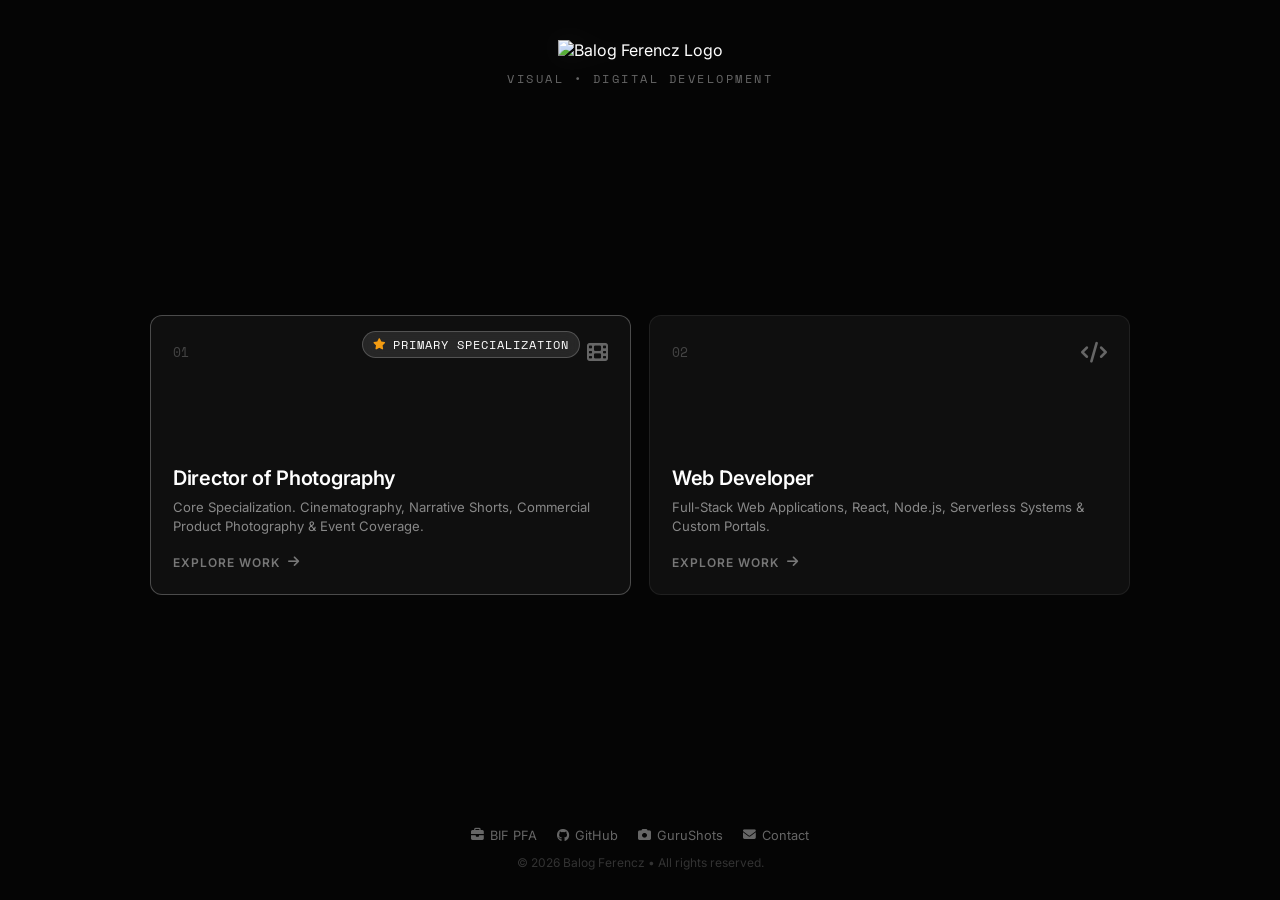
==== commit eb40434a: "." ====
--- a/index.html
+++ b/index.html
@@ -3,446 +3,104 @@
 <head>
     <meta charset="UTF-8">
     <meta name="viewport" content="width=device-width, initial-scale=1.0">
-    <title>Balog Ferencz — Director of Photography</title>
+    <title>Balog Ferencz — Official Website</title>
 
-    <meta name="description" content="Cinematography, Commercial Photography & Aerial Videography by Ferencz Balog. Based in Cluj-Napoca.">
-    <meta property="og:title" content="Balog Ferencz — DoP Portfolio">
-    <meta property="og:image" content="/media/img/Logo-dirOfPhotography.png">
+    <meta name="description" content="Official Portfolio of Ferencz Balog. Commercial Cinematography (DoP) & Full-Stack Web Development based in Cluj-Napoca.">
+    <meta property="og:title" content="Balog Ferencz — Creative & Developer Portfolio">
+    <meta property="og:image" content="/img/Logo-general.png">
 
-    <link rel="icon" type="image/svg+xml" href="/media/favicon/favicon.svg">
-    <link rel="apple-touch-icon" sizes="180x180" href="/media/favicon/apple-touch-icon.png">
+    <link rel="icon" type="image/svg+xml" href="/favicon/favicon.svg">
+    <link rel="apple-touch-icon" sizes="180x180" href="/favicon/apple-touch-icon.png">
     <link rel="manifest" href="/site.webmanifest">
 
-    <!-- Fonts & Icons -->
     <link rel="preconnect" href="https://fonts.googleapis.com">
     <link rel="preconnect" href="https://fonts.gstatic.com" crossorigin>
     <link href="https://fonts.googleapis.com/css2?family=Inter:wght@300;400;600;700&family=Space+Mono:wght@400;700&display=swap" rel="stylesheet">
     <link rel="stylesheet" href="https://cdnjs.cloudflare.com/ajax/libs/font-awesome/6.4.0/css/all.min.css">
 
-    <link rel="stylesheet" href="dop-style.css">
+    <link rel="stylesheet" href="/main.css">
 </head>
 <body>
 
-    <!-- HAMBURGER GOMB MOBILHOZ -->
-    <button class="mobile-menu-btn" onclick="toggleSidebar()" aria-label="Toggle Navigation">
-        <i class="fa-solid fa-bars"></i>
-    </button>
+    <!-- HEADER -->
+    <header class="landing-header">
+        <img src="/img/Logo-general.png" alt="Balog Ferencz Logo" class="main-logo">
+        <p class="tagline">Visual • Digital Development</p>
+    </header>
 
-    <div class="split-container">
+    <!-- EXPERTISE CONTAINER (2 CARDS) -->
+    <main class="expertise-container two-cards">
+        
+        <!-- 01. DoP Card (PRIMARY EXPERTISE) -->
+        <a href="https://photo.balogferencz.ro/" class="expertise-card dop primary-expertise">
+            <div class="glow-effect"></div>
+            
+            <!-- Primary Specialization Badge -->
+            <div class="badge-primary">
+                <i class="fa-solid fa-star"></i> Primary Specialization
+            </div>
 
-        <aside class="sidebar">
-            <div class="sidebar-inner">
-                <a href="https://www.balogferencz.ro/" target="_blank" aria-label="Balog Ferencz Portfolio">
-                    <img src="/media/img/Logo-dirOfPhotography.png" alt="Balog Ferencz Logo" class="sidebar-logo">
-                </a>
-                
-                <div class="profile-info">
-                    <h1>Balog Ferencz</h1>
-                    <p class="subtitle">Director of Photography</p>
-                </div>
-
-                <nav class="sidebar-nav">
-                    <a href="#Showreel"><i class="fa-solid fa-play"></i> Showreel</a>
-                    <a href="#Videography"><i class="fa-solid fa-film"></i> Cinematography</a>
-                    <a href="#EventPhotography"><i class="fa-solid fa-camera"></i> Photography</a>
-                    <a href="#Contact"><i class="fa-solid fa-paper-plane"></i> Contact & Quote</a>
-                </nav>
-
-                <div class="sidebar-footer">
-                    <div class="socials">
-                        <a href="https://instagram.com" target="_blank" aria-label="Instagram"><i class="fa-brands fa-instagram"></i></a>
-                        <a href="https://vimeo.com" target="_blank" aria-label="Vimeo"><i class="fa-brands fa-vimeo-v"></i></a>
-                        <a href="https://gurushots.com/balogferencz.artist" target="_blank" aria-label="GuruShots" class="gurushots-link">
-                            <img src="/media/img/gurushots-logo.svg" alt="GuruShots" class="gurushots-icon">
-                        </a>
-                        <a href="mailto:balogferencz.artist@gmail.com" aria-label="Email"><i class="fa-solid fa-envelope"></i></a>
-                    </div>
-                    <p>© 2026 Balog Ferencz</p>
+            <div class="card-top">
+                <span class="card-num">01</span>
+                <div class="icon-box"><i class="fa-solid fa-film"></i></div>
+            </div>
+            <div class="card-bottom">
+                <h2>Director of Photography</h2>
+                <p>Core Specialization. Cinematography, Narrative Shorts, Commercial Product Photography & Event Coverage.</p>
+                <div class="card-action">
+                    <span>Explore Work</span>
+                    <i class="fa-solid fa-arrow-right"></i>
                 </div>
             </div>
-        </aside>
+        </a>
 
-        <!-- MAIN CONTENT -->
-        <main class="main-content">
+        <!-- 02. Web Dev Card -->
+        <a href="/expertise/web_developer/webDeveloper.html" class="expertise-card dev">
+            <div class="glow-effect"></div>
+            <div class="card-top">
+                <span class="card-num">02</span>
+                <div class="icon-box"><i class="fa-solid fa-code"></i></div>
+            </div>
+            <div class="card-bottom">
+                <h2>Web Developer</h2>
+                <p>Full-Stack Web Applications, React, Node.js, Serverless Systems & Custom Portals.</p>
+                <div class="card-action">
+                    <span>Explore Work</span>
+                    <i class="fa-solid fa-arrow-right"></i>
+                </div>
+            </div>
+        </a>
 
-            <!-- MOBIL LOGÓ & HEADER (768px ALATT) -->
-            <div class="mobile-top-header">
-                <img src="/img/Logo-dirOfPhotography.png" alt="Balog Ferencz" class="mobile-logo">
-                <p class="mobile-tagline">Cinematography & Visual Works</p>
+        <!-- 03. Sound Engineer Card (REJTVE)
+        <a href="/expertise/sound_engineering/soundEngineering.html" class="expertise-card sound" style="display: none;">
+            <div class="glow-effect"></div>
+            <div class="card-top">
+                <span class="card-num">03</span>
+                <div class="icon-box"><i class="fa-solid fa-headphones"></i></div>
             </div>
+            <div class="card-bottom">
+                <h2>Sound Engineer</h2>
+                <p>Audio Post-Production, Foley, Dialogue Editing, Mixing & Sound Design for Film.</p>
+                <div class="card-action">
+                    <span>Explore Work</span>
+                    <i class="fa-solid fa-arrow-right"></i>
+                </div>
+            </div>
+        </a>
+        -->
 
-            <!-- 01. SHOWREEL -->
-            <section id="Showreel" class="content-block">
-                <div class="block-title">
-                    <h2>01. Showreel & Selected Works</h2>
-                </div>
-                <div class="reel-card">
-                    <div class="video-container">
-                        <video controls poster="/media/img/A_verem-Balog_Ferencz.png">
-                            <source src="/media/video/Selected_Cinematography_Reel.webm" type="video/webm">
-                        </video>
-                    </div>
-                    <h3>Selected Cinematography Reel</h3>
-                    <p class="reel-desc">A compilation of commercial cinematography, lighting setups, and narrative camera direction.</p>
-                </div>
-            </section>
+    </main>
 
-            <!-- 02. CINEMATOGRAPHY / SLIDESHOW VIDEÓKKAL -->
-            <section id="Videography" class="content-block">
-                <div class="block-title">
-                    <h2>02. Narrative & Commercial Cinematography</h2>
-                </div>
+    <!-- FOOTER -->
+    <footer class="landing-footer">
+        <div class="footer-links">
+            <a href="https://bif-pfa.netlify.app/" target="_blank"><i class="fa-solid fa-briefcase"></i> BIF PFA</a>
+            <a href="https://github.com/ferenczbalog" target="_blank"><i class="fa-brands fa-github"></i> GitHub</a>
+            <a href="https://gurushots.com/balogferencz.artist" target="_blank"><i class="fa-solid fa-camera"></i> GuruShots</a>
+            <a href="mailto:balogferencz.artist@gmail.com"><i class="fa-solid fa-envelope"></i> Contact</a>
+        </div>
+        <p class="copyright">© 2026 Balog Ferencz • All rights reserved.</p>
+    </footer>
 
-                <div class="video-slider-container">
-                    <button class="slider-arrow prev" onclick="moveVideoSlide(-1)" aria-label="Previous Slide"><i class="fa-solid fa-chevron-left"></i></button>
-                    
-                    <div class="video-slider-track" id="videoSliderTrack">
-                        <!-- Video 1 -->
-                        <div class="video-item slide">
-                            <div class="video-header">
-                                <div>
-                                    <h3>A Verem</h3>
-                                    <p class="project-subtitle">Noir Stop-Motion - Puppet Animation & Precision Lighting</p>
-                                </div>
-                                <span class="badge">Stop-Motion</span>
-                            </div>
-                            <div class="video-wrapper" onclick="openVideoModal('/media/video/A_Verem_-_Balog_Ferencz.webm', 'A Verem — Noir Stop-Motion')">
-                                <video poster="/media/img/A_verem-Balog_Ferencz.png" muted loop playsinline class="preview-thumb">
-                                    <source src="/media/video/A_Verem_-_Balog_Ferencz.webm" type="video/webm">
-                                </video>
-                                <div class="play-overlay"><i class="fa-solid fa-play"></i></div>
-                            </div>
-                            <div class="tech-specs">
-                                <span>CAM: Canon EOS 700D</span>
-                                <span>LENS: 18-55mm</span>
-                                <span>RATIO: 16:9</span>
-                            </div>
-                        </div>
-
-                        <!-- Video 2 -->
-                        <div class="video-item slide">
-                            <div class="video-header">
-                                <div>
-                                    <h3>Remake - Le Samourai intro</h3>
-                                    <p class="project-subtitle">Movie remake</p>
-                                </div>
-                                <span class="badge">Movie remake</span>
-                            </div>
-                            <div class="video-wrapper" onclick="openVideoModal('/media/video/Le_Samourai_-_Remake_-_Balog_Ferencz.webm', 'Remake - Le Samourai intro')">
-                                <video poster="/media/img/Le_Samourai_-Balog_Ferencz.png" muted loop playsinline class="preview-thumb">
-                                    <source src="/media/video/Le_Samourai_-_Remake_-_Balog_Ferencz.webm" type="video/webm">
-                                </video>
-                                <div class="play-overlay"><i class="fa-solid fa-play"></i></div>
-                            </div>
-                            <div class="tech-specs">
-                                <span>CAM: Canon EOS 700D</span>
-                                <span>LENS: 18-55mm</span>
-                                <span>LIGHTING: Natural Low Light</span>
-                                <span>RATIO: 16:9</span>
-                            </div>
-                        </div>
-
-                        <!-- Video 3 -->
-                        <div class="video-item slide">
-                            <div class="video-header">
-                                <div>
-                                    <h3>I don't hear, but I feel...</h3>
-                                    <p class="project-subtitle">Documentary short - teaser</p>
-                                </div>
-                                <span class="badge">Documentary</span>
-                            </div>
-                            <div class="video-wrapper" onclick="openVideoModal('/media/video/Documentary_-_Balog_Ferencz.webm', 'I don\'t hear, but I feel...')">
-                                <video poster="/media/img/Documentary.png" muted loop playsinline class="preview-thumb">
-                                    <source src="/media/video/Documentary_-_Balog_Ferencz.webm" type="video/webm">
-                                </video>
-                                <div class="play-overlay"><i class="fa-solid fa-play"></i></div>
-                            </div>
-                            <div class="tech-specs">
-                                <span>CAM: Canon EOS 700D</span>
-                                <span>LENS: 18-55mm</span>
-                                <span>RATIO: 16:9</span>
-                            </div>
-                        </div>
-                    </div>
-
-                    <button class="slider-arrow next" onclick="moveVideoSlide(1)" aria-label="Next Slide"><i class="fa-solid fa-chevron-right"></i></button>
-
-                    <!-- Slider Indikátor Pontok -->
-                    <div class="slider-dots" id="sliderDots">
-                        <span class="dot active" onclick="setVideoSlide(0)"></span>
-                        <span class="dot" onclick="setVideoSlide(1)"></span>
-                        <span class="dot" onclick="setVideoSlide(2)"></span>
-                    </div>
-                </div>
-            </section>
-
-            <!-- 03. ESEMÉNYFOTÓZÁS (4 KATEGÓRIA) -->
-            <section id="EventPhotography" class="content-block">
-                <div class="block-title">
-                    <h2>03. Event & Corporate Photography</h2>
-                </div>
-                <p class="section-intro">Comprehensive visual documentation for corporate summits, cultural festivals, live stage performances, and exclusive networking galas. Select any category to view the full showcase.</p>
-
-                <div class="photo-grid-5">
-                    
-                    <!-- 1. Corporate & Keynotes (5 Photos) -->
-                    <div class="photo-card" onclick="openImageModal(0, 'corporate')">
-                        <img src="/media/img/eventPhoto/CorpNkey/1.webp" alt="Corporate Keynote Conference">
-                        <div class="photo-info">
-                            <h4>Corporate & Keynotes</h4>
-                            <span class="tech-tag">5 Photos • Conferences & Talks</span>
-                        </div>
-                    </div>
-
-                    <!-- 2. Cultural & Stage (4 Photos) -->
-                    <div class="photo-card" onclick="openImageModal(0, 'stage')">
-                        <img src="/media/img/eventPhoto/CultNstage/1.webp" alt="Live Stage Performance">
-                        <div class="photo-info">
-                            <h4>Cultural & Stage</h4>
-                            <span class="tech-tag">5 Photos • Festivals & Stage</span>
-                        </div>
-                    </div>
-
-                    <!-- 3. Backstage & BTS (2 Photos) -->
-                    <div class="photo-card" onclick="openImageModal(0, 'bts')">
-                        <img src="/media/img/eventPhoto/Backstage/1.webp" alt="Backstage Documentary">
-                        <div class="photo-info">
-                            <h4>Backstage & BTS</h4>
-                            <span class="tech-tag">5 Photos • Behind The Scenes</span>
-                        </div>
-                    </div>
-
-                    <!-- 4. Networking & Galas (2 Photos) -->
-                    <div class="photo-card" onclick="openImageModal(0, 'networking')">
-                        <img src="/media/img/eventPhoto/Networking/1.webp" alt="Networking Event Gala">
-                        <div class="photo-info">
-                            <h4>Networking & Galas</h4>
-                            <span class="tech-tag">5 Photos • Receptions & VIP</span>
-                        </div>
-                    </div>
-
-                </div>
-            </section>
-
-            <!-- 04. CONTACT & QUOTE -->
-            <section id="Contact" class="content-block contact-block">
-                <div class="block-title">
-                    <h2>04. Contact & Booking</h2>
-                </div>
-                <p>Available for commercial projects, product shoots, and event coverage.</p>
-                <div class="quote-notice">
-                    <p><i class="fa-solid fa-circle-info"></i> For event or video coverage quotes, please include the date, location, and total deliverables needed.</p>
-                </div>
-                <div class="contact-actions">
-                    <a href="mailto:balogferencz.artist@gmail.com" class="direct-email"><i class="fa-solid fa-envelope"></i> balogferencz.artist@gmail.com</a>
-                    <p class="location-tag"><i class="fa-solid fa-location-dot"></i> Cluj-Napoca, Romania</p>
-                </div>
-            </section>
-
-            <!-- MOBIL LÁBLÉC (768px ALATT) -->
-            <footer class="mobile-footer">
-                <div class="footer-links">
-                    <a href="https://bif-pfa.netlify.app/" target="_blank"><i class="fa-solid fa-briefcase"></i> BIF PFA</a>
-                    <a href="https://github.com/ferenczbalog" target="_blank"><i class="fa-brands fa-github"></i> GitHub</a>
-                    <a href="https://gurushots.com/balogferencz.artist" target="_blank"><i class="fa-solid fa-camera"></i> GuruShots</a>
-                    <a href="mailto:balogferencz.artist@gmail.com"><i class="fa-solid fa-envelope"></i> Contact</a>
-                </div>
-                <p class="copyright">© 2026 Balog Ferencz • All rights reserved.</p>
-            </footer>
-
-        </main>
-    </div>
-
-    <!-- VIDEO MODAL -->
-    <div id="videoModal" class="modal" onclick="closeVideoModal(event)">
-        <div class="modal-content">
-            <span class="close-btn" onclick="closeVideoModal(event)">&times;</span>
-            <h3 id="modalTitle">Project Title</h3>
-            <div class="modal-video-container">
-                <video id="modalVideo" controls autoplay></video>
-            </div>
-        </div>
-    </div>
-
-    <!-- IMAGE LIGHTBOX MODAL (FOTÓ NÉZEGETŐ) -->
-    <div id="imageModal" class="modal img-modal" onclick="closeImageModal(event)">
-        <span class="close-btn" onclick="closeImageModal(event)">&times;</span>
-        <button class="modal-arrow prev" onclick="changeImage(-1)" aria-label="Previous Image"><i class="fa-solid fa-chevron-left"></i></button>
-        <div class="img-modal-content">
-            <img id="modalImage" src="" alt="Full Resolution Photo">
-            <p id="modalImageCaption" class="img-caption"></p>
-        </div>
-        <button class="modal-arrow next" onclick="changeImage(1)" aria-label="Next Image"><i class="fa-solid fa-chevron-right"></i></button>
-    </div>
-
-    <!-- JAVASCRIPT: SIDEBAR TOGGLE, SLIDER & MODALS -->
-    <script>
-        // --- 0. MOBIL SIDEBAR TOGGLE ---
-        function toggleSidebar() {
-            const sidebar = document.querySelector('.sidebar');
-            const btnIcon = document.querySelector('.mobile-menu-btn i');
-            
-            sidebar.classList.toggle('active');
-            
-            if (sidebar.classList.contains('active')) {
-                btnIcon.className = 'fa-solid fa-xmark';
-                document.body.style.overflow = 'hidden';
-            } else {
-                btnIcon.className = 'fa-solid fa-bars';
-                document.body.style.overflow = 'auto';
-            }
-        }
-
-        document.querySelectorAll('.sidebar-nav a').forEach(link => {
-            link.addEventListener('click', () => {
-                if (window.innerWidth <= 768) {
-                    toggleSidebar();
-                }
-            });
-        });
-
-        // --- 1. VIDEÓ SLIDER ---
-        let currentSlide = 0;
-        const slides = document.querySelectorAll('.video-item.slide');
-        const dots = document.querySelectorAll('.slider-dots .dot');
-
-        function updateSlider() {
-            const track = document.getElementById('videoSliderTrack');
-            track.style.transform = `translateX(calc(-${currentSlide * 100}% - ${currentSlide * 30}px))`;
-            
-            dots.forEach((dot, index) => {
-                dot.classList.toggle('active', index === currentSlide);
-            });
-        }
-
-        function moveVideoSlide(direction) {
-            currentSlide = (currentSlide + direction + slides.length) % slides.length;
-            updateSlider();
-        }
-
-        function setVideoSlide(index) {
-            currentSlide = index;
-            updateSlider();
-        }
-
-        // --- 2. VIDEÓ MODAL ---
-        function openVideoModal(videoSrc, title) {
-            const modal = document.getElementById('videoModal');
-            const video = document.getElementById('modalVideo');
-            const modalTitle = document.getElementById('modalTitle');
-
-            video.src = videoSrc;
-            modalTitle.textContent = title || 'Cinematography Showcase';
-            modal.classList.add('active');
-            document.body.style.overflow = 'hidden';
-        }
-
-        function closeVideoModal(event) {
-            if (event.target.id === 'videoModal' || event.target.className === 'close-btn') {
-                const modal = document.getElementById('videoModal');
-                const video = document.getElementById('modalVideo');
-                modal.classList.remove('active');
-                video.pause();
-                video.src = '';
-                document.body.style.overflow = 'auto';
-            }
-        }
-
-        // --- 3. FOTÓ LIGHTBOX GALÉRIA ---
-        const photoGalleries = {
-            corporate: [
-                { src: "/media/img/eventPhoto/CorpNkey/1.webp", caption: "Corporate & Keynotes — Candid Interaction during an Executive Roundtable Session" },
-                { src: "/media/img/eventPhoto/CorpNkey/2.webp", caption: "Corporate & Keynotes — Professional Dialogue & Informal Networking Reception" },
-                { src: "/media/img/eventPhoto/CorpNkey/3.webp", caption: "Corporate & Keynotes — Keynote Hall Overview & Stage Atmosphere" },
-                { src: "/media/img/eventPhoto/CorpNkey/4.webp", caption: "Corporate & Keynotes — Audience Immersion & Live Presentation Reactions" },
-                { src: "/media/img/eventPhoto/CorpNkey/5.webp", caption: "Corporate & Keynotes — Keynote Speaker Addressing the Conference" }
-            ],
-            stage: [
-                { src: "/media/img/eventPhoto/CultNstage/1.webp", caption: "Cultural & Stage — Detailed Stage Character Focus & Dynamic Color Rendering" },
-                { src: "/media/img/eventPhoto/CultNstage/2.webp", caption: "Cultural & Stage — Atmospheric Low-Light Scene & Dramatic Blue Key Light" },
-                { src: "/media/img/eventPhoto/CultNstage/3.webp", caption: "Cultural & Stage — Precision Spot Lighting & Puppet Character Detail" },
-                { src: "/media/img/eventPhoto/CultNstage/4.webp", caption: "Cultural & Stage — Live Puppetry Performance & On-Stage Artist Interaction" },
-                { src: "/media/img/eventPhoto/CultNstage/5.webp", caption: "Cultural & Stage — Festival Stage Overview & Audience Engagement" }
-            ],
-            bts: [
-                { src: "/media/img/eventPhoto/Backstage/1.webp", caption: "Backstage & BTS — Crew Collaboration & Team Camaraderie Behind the Scenes" },
-                { src: "/media/img/eventPhoto/Backstage/2.webp", caption: "Backstage & BTS — On-Set Production Workflow & Live Character Preparation" },
-                { src: "/media/img/eventPhoto/Backstage/3.webp", caption: "Backstage & BTS — Technical Setup & Lighting Adjustment for Stage Performance" },
-                { src: "/media/img/eventPhoto/Backstage/4.webp", caption: "Backstage & BTS — Puppetry Artistry & Precision Character Manipulation" },
-                { src: "/media/img/eventPhoto/Backstage/5.webp", caption: "Backstage & BTS — Crew Coordination & Pre-Show Technical Rehearsal" }
-            ],
-            networking: [
-                { src: "/media/img/eventPhoto/Networking/1.webp", caption: "Networking & Galas — Candid Engagement & Active Listening During Social Dialogue" },
-                { src: "/media/img/eventPhoto/Networking/2.webp", caption: "Networking & Galas — Group Connections & Warm Evening Reception Ambiance" },
-                { src: "/media/img/eventPhoto/Networking/3.webp", caption: "Networking & Galas — Professional Interaction & Informal Discussion in a Gala Setting"},
-                { src: "/media/img/eventPhoto/Networking/4.webp", caption: "Networking & Galas — Elegant Gala Environment & Social Networking Atmosphere" },
-                { src: "/media/img/eventPhoto/Networking/5.webp", caption: "Networking & Galas — VIP Guests Engaging in Meaningful Conversations" }
-            ]
-        };
-
-        let currentCategory = 'corporate';
-        let currentImgIndex = 0;
-
-// A kategória összes képének előtöltése a memóriába
-function preloadCategoryImages(category) {
-    const list = photoGalleries[category];
-    if (!list) return;
-    
-    list.forEach(item => {
-        const img = new Image();
-        img.src = item.src; // A böngésző a háttérben letölti és cache-eli
-    });
-}
-
-        function openImageModal(index, category) {
-            currentCategory = category;
-            currentImgIndex = index;
-            
-            // AZONNALI ELŐTÖLTÉS: Letölti a kategória többi képét a háttérben
-            preloadCategoryImages(category);
-            
-            const modal = document.getElementById('imageModal');
-            updateModalImage();
-            modal.classList.add('active');
-            document.body.style.overflow = 'hidden';
-            
-            document.addEventListener('keydown', handleKeyPress);
-        }
-
-        function updateModalImage() {
-            const imgData = photoGalleries[currentCategory][currentImgIndex];
-            if (imgData) {
-                document.getElementById('modalImage').src = imgData.src;
-                document.getElementById('modalImageCaption').textContent = imgData.caption;
-            }
-        }
-
-        function changeImage(direction) {
-            const list = photoGalleries[currentCategory];
-            if (!list || list.length === 0) return;
-            currentImgIndex = (currentImgIndex + direction + list.length) % list.length;
-            updateModalImage();
-        }
-
-        function closeImageModal(event) {
-            if (event.target.id === 'imageModal' || event.target.className === 'close-btn') {
-                const modal = document.getElementById('imageModal');
-                modal.classList.remove('active');
-                document.body.style.overflow = 'auto';
-                document.removeEventListener('keydown', handleKeyPress);
-            }
-        }
-
-        function handleKeyPress(e) {
-            if (e.key === 'ArrowLeft') changeImage(-1);
-            if (e.key === 'ArrowRight') changeImage(1);
-            if (e.key === 'Escape') {
-                const modal = document.getElementById('imageModal');
-                modal.classList.remove('active');
-                document.body.style.overflow = 'auto';
-                document.removeEventListener('keydown', handleKeyPress);
-            }
-        }
-    </script>
 </body>
 </html>
--- a/main.css
+++ b/main.css
@@ -0,0 +1,277 @@
+@import url('https://fonts.googleapis.com/css2?family=Inter:wght@300;400;600;700&family=Space+Mono:wght@400;700&display=swap');
+
+* {
+    box-sizing: border-box;
+    margin: 0;
+    padding: 0;
+}
+
+body {
+    font-family: 'Inter', sans-serif;
+    background-color: #050505;
+    color: #ffffff;
+    min-height: 100vh;
+    display: flex;
+    flex-direction: column;
+    justify-content: space-between;
+    padding: 30px 20px;
+    overflow-x: hidden;
+}
+
+/* HEADER */
+.landing-header {
+    text-align: center;
+    padding: 10px 0 20px 0;
+}
+
+.main-logo {
+    max-height: 55px;
+    width: auto;
+    margin-bottom: 10px;
+    filter: drop-shadow(0 0 15px rgba(255, 255, 255, 0.08));
+}
+
+.tagline {
+    font-family: 'Space Mono', monospace;
+    font-size: 0.75rem;
+    color: #666666;
+    text-transform: uppercase;
+    letter-spacing: 2.5px;
+}
+
+/* CONTAINER */
+.expertise-container {
+    display: flex;
+    gap: 18px;
+    max-width: 980px;
+    width: 100%;
+    margin: 0 auto;
+    flex: 1;
+    align-items: center;
+    justify-content: center;
+}
+
+/* CARDS BASE */
+.expertise-card {
+    flex: 1;
+    position: relative;
+    background: #0f0f0f;
+    border: 1px solid rgba(255, 255, 255, 0.07);
+    border-radius: 12px;
+    padding: 24px 22px;
+    min-height: 280px;
+    max-height: 320px;
+    text-decoration: none;
+    color: #ffffff;
+    overflow: hidden;
+    display: flex;
+    flex-direction: column;
+    justify-content: space-between;
+    transition: all 0.4s cubic-bezier(0.16, 1, 0.3, 1);
+}
+
+/* GLOW EFFECTS */
+.glow-effect {
+    position: absolute;
+    top: 0;
+    left: 0;
+    width: 100%;
+    height: 100%;
+    opacity: 0;
+    transition: opacity 0.4s ease;
+    z-index: 1;
+    pointer-events: none;
+}
+
+.sound .glow-effect {
+    background: radial-gradient(circle at 50% 0%, rgba(255, 120, 0, 0.15) 0%, transparent 70%);
+}
+
+.dop .glow-effect {
+    background: radial-gradient(circle at 50% 0%, rgba(0, 150, 255, 0.15) 0%, transparent 70%);
+}
+
+.dev .glow-effect {
+    background: radial-gradient(circle at 50% 0%, rgba(0, 255, 150, 0.15) 0%, transparent 70%);
+}
+
+/* CARD TOP */
+.card-top {
+    position: relative;
+    z-index: 2;
+    display: flex;
+    justify-content: space-between;
+    align-items: center;
+}
+
+.card-num {
+    font-family: 'Space Mono', monospace;
+    font-size: 0.8rem;
+    color: #444444;
+    transition: color 0.4s ease;
+}
+
+.icon-box {
+    font-size: 1.3rem;
+    color: #666666;
+    transition: all 0.4s ease;
+}
+
+/* CARD BOTTOM */
+.card-bottom {
+    position: relative;
+    z-index: 2;
+}
+
+.expertise-card h2 {
+    font-size: 1.25rem;
+    font-weight: 600;
+    margin-bottom: 8px;
+    letter-spacing: -0.3px;
+    transition: transform 0.4s ease;
+}
+
+.expertise-card p {
+    font-size: 0.82rem;
+    color: #888888;
+    line-height: 1.5;
+    margin-bottom: 18px;
+    transition: color 0.4s ease;
+}
+
+/* ACTION BUTTON INSIDE CARD */
+.card-action {
+    display: flex;
+    align-items: center;
+    gap: 8px;
+    font-size: 0.75rem;
+    font-weight: 600;
+    text-transform: uppercase;
+    letter-spacing: 1px;
+    color: #777777;
+    transition: all 0.4s ease;
+}
+
+.card-action i {
+    font-size: 0.8rem;
+    transition: transform 0.4s ease;
+}
+
+/* INTERACTIVE HOVER STATES */
+.expertise-card:hover {
+    flex: 1.12;
+    border-color: rgba(255, 255, 255, 0.22);
+    background: #131313;
+    transform: translateY(-4px);
+    box-shadow: 0 20px 40px rgba(0, 0, 0, 0.7);
+}
+
+.expertise-card:hover .glow-effect {
+    opacity: 1;
+}
+
+.expertise-card:hover .card-num {
+    color: #ffffff;
+}
+
+.expertise-card:hover .icon-box {
+    color: #ffffff;
+    transform: scale(1.1) rotate(-4deg);
+}
+
+.expertise-card:hover p {
+    color: #cccccc;
+}
+
+.expertise-card:hover .card-action {
+    color: #ffffff;
+}
+
+.expertise-card:hover .card-action i {
+    transform: translateX(5px);
+}
+
+/* Primary Card Customization */
+.expertise-card.primary-expertise {
+    border: 1px solid rgba(255, 255, 255, 0.25);
+    position: relative;
+}
+
+/* Badge Style */
+.badge-primary {
+    position: absolute;
+    top: 15px;
+    right: 50px;
+    background: rgba(255, 255, 255, 0.1);
+    backdrop-filter: blur(8px);
+    border: 1px solid rgba(255, 255, 255, 0.2);
+    padding: 4px 10px;
+    border-radius: 20px;
+    font-size: 0.75rem;
+    font-family: 'Space Mono', monospace;
+    text-transform: uppercase;
+    letter-spacing: 1px;
+    color: #fff;
+    display: flex;
+    align-items: center;
+    gap: 6px;
+}
+
+.badge-primary i {
+    color: #f39c12; /* Finom arany/sárga csillag ikon */
+    font-size: 0.7rem;
+}
+
+/* FOOTER STYLING */
+.landing-footer {
+    display: flex;
+    flex-direction: column;
+    align-items: center;
+    gap: 12px;
+    padding-top: 25px;
+}
+
+.footer-links {
+    display: flex;
+    flex-wrap: wrap;
+    justify-content: center;
+    gap: 20px;
+}
+
+.footer-links a {
+    color: #666666;
+    text-decoration: none;
+    font-size: 0.8rem;
+    display: flex;
+    align-items: center;
+    gap: 6px;
+    transition: color 0.3s ease;
+}
+
+.footer-links a:hover {
+    color: #ffffff;
+}
+
+.copyright {
+    color: #333333;
+    font-size: 0.75rem;
+}
+
+/* MOBIL NÉZET */
+@media (max-width: 850px) {
+    .expertise-container {
+        flex-direction: column;
+        max-width: 400px;
+    }
+
+    .expertise-card {
+        width: 100%;
+        min-height: auto;
+        max-height: none;
+    }
+
+    .expertise-card:hover {
+        flex: 1;
+        transform: translateY(-2px);
+    }
+}
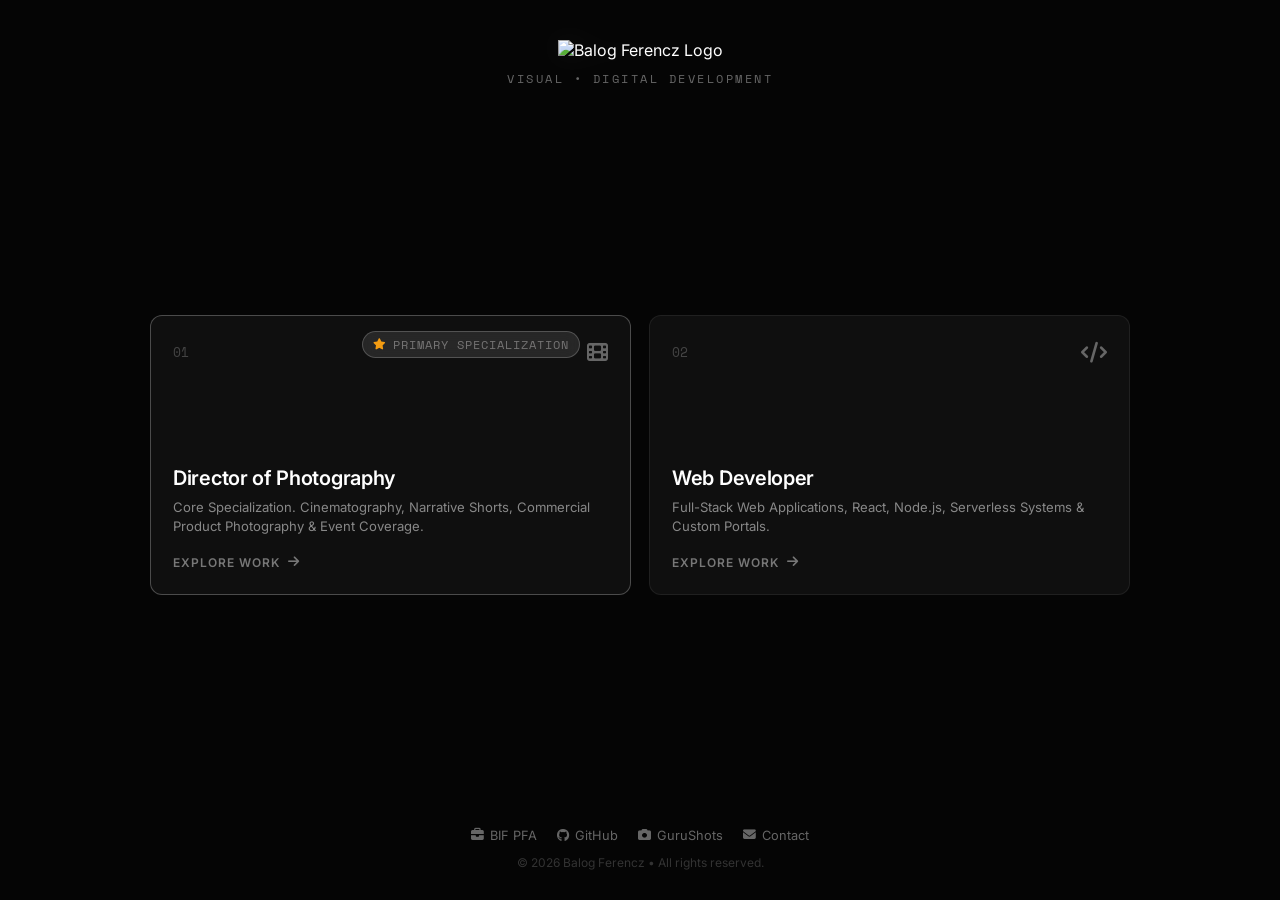
==== commit 0fd271ef: "." ====
--- a/index.html
+++ b/index.html
@@ -32,7 +32,7 @@
     <main class="expertise-container two-cards">
         
         <!-- 01. DoP Card (PRIMARY EXPERTISE) -->
-        <a href="https://photo.balogferencz.ro/" class="expertise-card dop primary-expertise">
+        <a href="https://dop.balogferencz.ro/" class="expertise-card dop primary-expertise">
             <div class="glow-effect"></div>
             
             <!-- Primary Specialization Badge -->
@@ -55,7 +55,7 @@
         </a>
 
         <!-- 02. Web Dev Card -->
-        <a href="/expertise/web_developer/webDeveloper.html" class="expertise-card dev">
+        <a href="https://web.balogferencz.ro/" target="_blank" class="expertise-card dev">
             <div class="glow-effect"></div>
             <div class="card-top">
                 <span class="card-num">02</span>
--- a/main.css
+++ b/main.css
@@ -211,7 +211,7 @@
     font-family: 'Space Mono', monospace;
     text-transform: uppercase;
     letter-spacing: 1px;
-    color: #fff;
+    color: #757474;
     display: flex;
     align-items: center;
     gap: 6px;
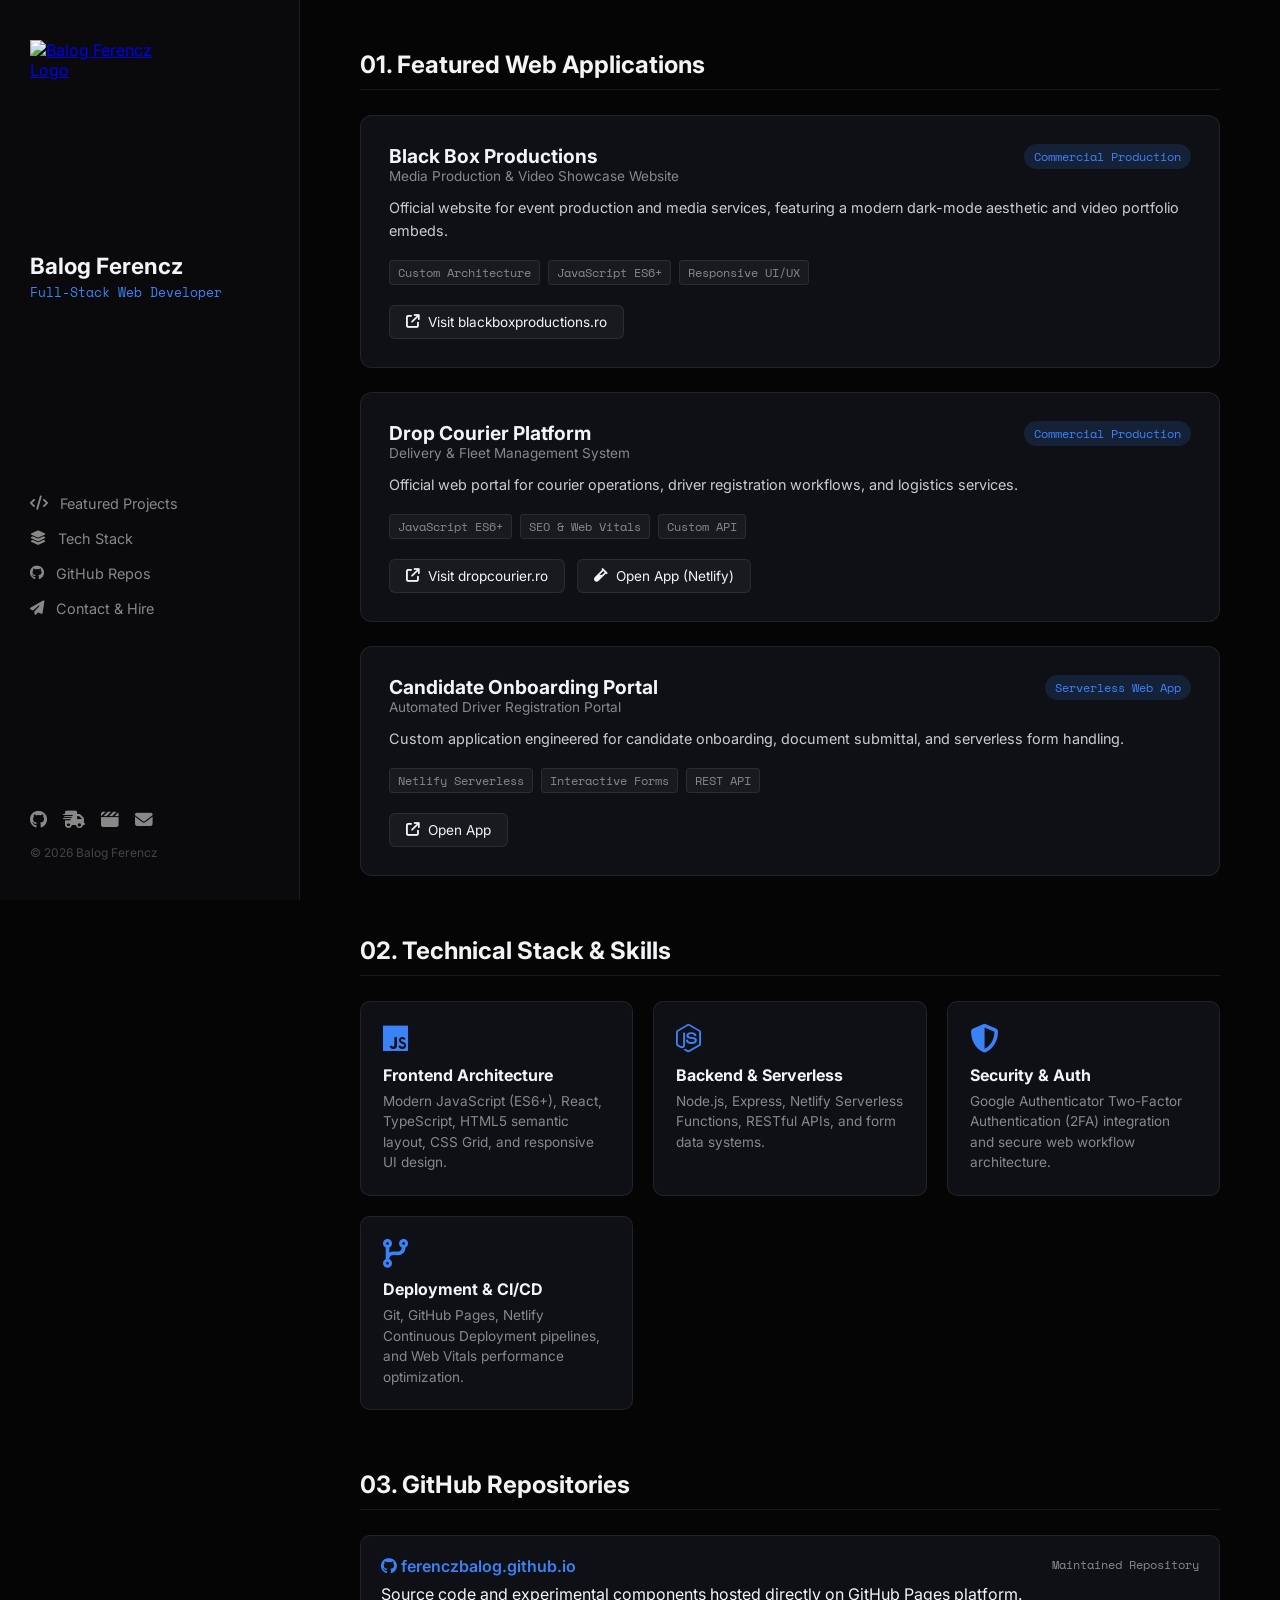
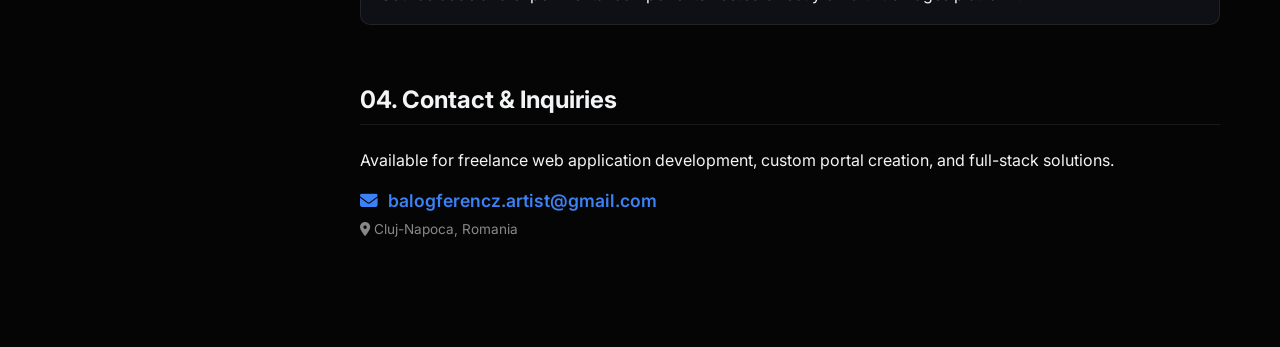
==== commit 3152c6dd: "." ====
--- a/index.html
+++ b/index.html
@@ -3,11 +3,11 @@
 <head>
     <meta charset="UTF-8">
     <meta name="viewport" content="width=device-width, initial-scale=1.0">
-    <title>Balog Ferencz — Official Website</title>
-
-    <meta name="description" content="Official Portfolio of Ferencz Balog. Commercial Cinematography (DoP) & Full-Stack Web Development based in Cluj-Napoca.">
-    <meta property="og:title" content="Balog Ferencz — Creative & Developer Portfolio">
-    <meta property="og:image" content="/img/Logo-general.png">
+    <title>Balog Ferencz — Web Developer</title>
+
+    <meta name="description" content="Full-Stack Web Development, Drop Courier Platforms & Custom Applications by Ferencz Balog.">
+    <meta property="og:title" content="Balog Ferencz — Web Developer Portfolio">
+    <meta property="og:image" content="/img/Logo-webDeveloper.png">
 
     <link rel="icon" type="image/svg+xml" href="/favicon/favicon.svg">
     <link rel="apple-touch-icon" sizes="180x180" href="/favicon/apple-touch-icon.png">
@@ -18,89 +18,217 @@
     <link href="https://fonts.googleapis.com/css2?family=Inter:wght@300;400;600;700&family=Space+Mono:wght@400;700&display=swap" rel="stylesheet">
     <link rel="stylesheet" href="https://cdnjs.cloudflare.com/ajax/libs/font-awesome/6.4.0/css/all.min.css">
 
-    <link rel="stylesheet" href="/main.css">
+    <link rel="stylesheet" href="/dev-style.css">
 </head>
 <body>
 
-    <!-- HEADER -->
-    <header class="landing-header">
-        <img src="/img/Logo-general.png" alt="Balog Ferencz Logo" class="main-logo">
-        <p class="tagline">Visual • Digital Development</p>
-    </header>
-
-    <!-- EXPERTISE CONTAINER (2 CARDS) -->
-    <main class="expertise-container two-cards">
-        
-        <!-- 01. DoP Card (PRIMARY EXPERTISE) -->
-        <a href="https://dop.balogferencz.ro/" class="expertise-card dop primary-expertise">
-            <div class="glow-effect"></div>
+    <!-- HAMBURGER GOMB MOBILHOZ -->
+    <button class="mobile-menu-btn" onclick="toggleSidebar()" aria-label="Toggle Menu">
+        <i class="fa-solid fa-bars"></i>
+    </button>
+
+    <div class="split-container">
+
+        <!-- SIDEBAR (Desktoppon fix sáv, mobilon 80% széles / 100vh modal) -->
+        <aside class="sidebar">
+            <div class="sidebar-inner">
+                <a href="https://www.balogferencz.ro/" target="_blank" class="sidebar-logo-link">
+                    <img src="/img/Logo-webDeveloper.png" alt="Balog Ferencz Logo" class="sidebar-logo">
+                </a>
+                
+                <div class="profile-info">
+                    <h1>Balog Ferencz</h1>
+                    <p class="subtitle">Full-Stack Web Developer</p>
+                </div>
+
+                <nav class="sidebar-nav">
+                    <a href="#Featured"><i class="fa-solid fa-code"></i> Featured Projects</a>
+                    <a href="#TechStack"><i class="fa-solid fa-layer-group"></i> Tech Stack</a>
+                    <a href="#Repositories"><i class="fa-brands fa-github"></i> GitHub Repos</a>
+                    <a href="#Contact"><i class="fa-solid fa-paper-plane"></i> Contact & Hire</a>
+                </nav>
+
+                <div class="sidebar-footer">
+                    <div class="socials">
+                        <a href="https://github.com/ferenczbalog" target="_blank" aria-label="GitHub"><i class="fa-brands fa-github"></i></a>
+                        <a href="https://www.dropcourier.ro/" target="_blank" aria-label="Drop Courier"><i class="fa-solid fa-truck-fast"></i></a>
+                        <a href="https://blackboxproductions.ro/" target="_blank" aria-label="Black Box Productions"><i class="fa-solid fa-clapperboard"></i></a>
+                        <a href="mailto:balogferencz.artist@gmail.com" aria-label="Email"><i class="fa-solid fa-envelope"></i></a>
+                    </div>
+                    <p>© 2026 Balog Ferencz</p>
+                </div>
+            </div>
+        </aside>
+
+        <!-- MAIN CONTENT -->
+        <main class="main-content">
+
+            <!-- MOBIL LOGÓ & HEADER (Csak 768px alatt jelenik meg) -->
+            <div class="mobile-top-header">
+                <a href="https://www.balogferencz.ro/" target="_blank" class="sidebar-logo-link">
+                    <img src="/img/Logo-webDeveloper.png" alt="Balog Ferencz" class="mobile-logo">
+                </a>
+                <p class="mobile-tagline">Full-Stack Web Development</p>
+            </div>
+
+            <!-- 01. FEATURED PROJECTS -->
+            <section id="Featured" class="content-block">
+                <div class="block-title">
+                    <h2>01. Featured Web Applications</h2>
+                </div>
+
+                <div class="project-card">
+                    <div class="project-header">
+                        <div>
+                            <h3>Black Box Productions</h3>
+                            <p class="project-subtitle">Media Production & Video Showcase Website</p>
+                        </div>
+                        <span class="badge dev-badge">Commercial Production</span>
+                    </div>
+                    <p class="project-desc">Official website for event production and media services, featuring a modern dark-mode aesthetic and video portfolio embeds.</p>
+                    <div class="code-badge-group">
+                        <span class="code-tag">Custom Architecture</span>
+                        <span class="code-tag">JavaScript ES6+</span>
+                        <span class="code-tag">Responsive UI/UX</span>
+                    </div>
+                    <div class="project-links">
+                        <a href="https://blackboxproductions.ro/" target="_blank" class="dev-btn"><i class="fa-solid fa-arrow-up-right-from-square"></i> Visit blackboxproductions.ro</a>
+                    </div>
+                </div>
+
+                <div class="project-card">
+                    <div class="project-header">
+                        <div>
+                            <h3>Drop Courier Platform</h3>
+                            <p class="project-subtitle">Delivery & Fleet Management System</p>
+                        </div>
+                        <span class="badge dev-badge">Commercial Production</span>
+                    </div>
+                    <p class="project-desc">Official web portal for courier operations, driver registration workflows, and logistics services.</p>
+                    <div class="code-badge-group">
+                        <span class="code-tag">JavaScript ES6+</span>
+                        <span class="code-tag">SEO & Web Vitals</span>
+                        <span class="code-tag">Custom API</span>
+                    </div>
+                    <div class="project-links">
+                        <a href="https://www.dropcourier.ro/" target="_blank" class="dev-btn"><i class="fa-solid fa-arrow-up-right-from-square"></i> Visit dropcourier.ro</a>
+                        <a href="https://dropnew.netlify.app/" target="_blank" class="dev-btn"><i class="fa-solid fa-vial"></i> Open App (Netlify)</a>
+                    </div>
+                </div>
+
+                <div class="project-card">
+                    <div class="project-header">
+                        <div>
+                            <h3>Candidate Onboarding Portal</h3>
+                            <p class="project-subtitle">Automated Driver Registration Portal</p>
+                        </div>
+                        <span class="badge dev-badge">Serverless Web App</span>
+                    </div>
+                    <p class="project-desc">Custom application engineered for candidate onboarding, document submittal, and serverless form handling.</p>
+                    <div class="code-badge-group">
+                        <span class="code-tag">Netlify Serverless</span>
+                        <span class="code-tag">Interactive Forms</span>
+                        <span class="code-tag">REST API</span>
+                    </div>
+                    <div class="project-links">
+                        <a href="https://drop-tasku.netlify.app/" target="_blank" class="dev-btn"><i class="fa-solid fa-arrow-up-right-from-square"></i> Open App</a>
+                    </div>
+                </div>
+            </section>
+
+            <!-- 02. TECH STACK -->
+            <section id="TechStack" class="content-block">
+                <div class="block-title">
+                    <h2>02. Technical Stack & Skills</h2>
+                </div>
+                <div class="skills-grid">
+                    <div class="skill-box">
+                        <i class="fa-brands fa-js skill-icon"></i>
+                        <h4>Frontend Architecture</h4>
+                        <p>Modern JavaScript (ES6+), React, TypeScript, HTML5 semantic layout, CSS Grid, and responsive UI design.</p>
+                    </div>
+                    <div class="skill-box">
+                        <i class="fa-brands fa-node-js skill-icon"></i>
+                        <h4>Backend & Serverless</h4>
+                        <p>Node.js, Express, Netlify Serverless Functions, RESTful APIs, and form data systems.</p>
+                    </div>
+                    <div class="skill-box">
+                        <i class="fa-solid fa-shield-halved skill-icon"></i>
+                        <h4>Security & Auth</h4>
+                        <p>Google Authenticator Two-Factor Authentication (2FA) integration and secure web workflow architecture.</p>
+                    </div>
+                    <div class="skill-box">
+                        <i class="fa-solid fa-code-branch skill-icon"></i>
+                        <h4>Deployment & CI/CD</h4>
+                        <p>Git, GitHub Pages, Netlify Continuous Deployment pipelines, and Web Vitals performance optimization.</p>
+                    </div>
+                </div>
+            </section>
+
+            <!-- 03. REPOSITORIES -->
+            <section id="Repositories" class="content-block">
+                <div class="block-title">
+                    <h2>03. GitHub Repositories</h2>
+                </div>
+                <div class="repo-box">
+                    <div class="repo-header">
+                        <a href="https://ferenczbalog.github.io/" target="_blank" class="repo-link"><i class="fa-brands fa-github"></i> ferenczbalog.github.io</a>
+                        <span class="tech-tag">Maintained Repository</span>
+                    </div>
+                    <p>Source code and experimental components hosted directly on GitHub Pages platform.</p>
+                </div>
+            </section>
+
+            <!-- 04. CONTACT -->
+            <section id="Contact" class="content-block contact-block">
+                <div class="block-title">
+                    <h2>04. Contact & Inquiries</h2>
+                </div>
+                <p>Available for freelance web application development, custom portal creation, and full-stack solutions.</p>
+                <div class="contact-actions">
+                    <a href="mailto:balogferencz.artist@gmail.com" class="direct-email"><i class="fa-solid fa-envelope"></i> balogferencz.artist@gmail.com</a>
+                    <p class="location-tag"><i class="fa-solid fa-location-dot"></i> Cluj-Napoca, Romania</p>
+                </div>
+            </section>
+
+            <!-- MOBIL LÁBLÉC (Csak 768px alatt jelenik meg) -->
+            <footer class="mobile-footer">
+                <div class="footer-links">
+                    <a href="https://bif-pfa.netlify.app/" target="_blank"><i class="fa-solid fa-briefcase"></i> BIF PFA</a>
+                    <a href="https://github.com/ferenczbalog" target="_blank"><i class="fa-brands fa-github"></i> GitHub</a>
+                    <a href="https://gurushots.com/balogferencz.artist" target="_blank"><i class="fa-solid fa-camera"></i> GuruShots</a>
+                    <a href="mailto:balogferencz.artist@gmail.com"><i class="fa-solid fa-envelope"></i> Contact</a>
+                </div>
+                <p class="copyright">© 2026 Balog Ferencz • All rights reserved.</p>
+            </footer>
+
+        </main>
+    </div>
+
+    <!-- JAVASCRIPT -->
+    <script>
+        function toggleSidebar() {
+            const sidebar = document.querySelector('.sidebar');
+            const btnIcon = document.querySelector('.mobile-menu-btn i');
             
-            <!-- Primary Specialization Badge -->
-            <div class="badge-primary">
-                <i class="fa-solid fa-star"></i> Primary Specialization
-            </div>
-
-            <div class="card-top">
-                <span class="card-num">01</span>
-                <div class="icon-box"><i class="fa-solid fa-film"></i></div>
-            </div>
-            <div class="card-bottom">
-                <h2>Director of Photography</h2>
-                <p>Core Specialization. Cinematography, Narrative Shorts, Commercial Product Photography & Event Coverage.</p>
-                <div class="card-action">
-                    <span>Explore Work</span>
-                    <i class="fa-solid fa-arrow-right"></i>
-                </div>
-            </div>
-        </a>
-
-        <!-- 02. Web Dev Card -->
-        <a href="https://web.balogferencz.ro/" target="_blank" class="expertise-card dev">
-            <div class="glow-effect"></div>
-            <div class="card-top">
-                <span class="card-num">02</span>
-                <div class="icon-box"><i class="fa-solid fa-code"></i></div>
-            </div>
-            <div class="card-bottom">
-                <h2>Web Developer</h2>
-                <p>Full-Stack Web Applications, React, Node.js, Serverless Systems & Custom Portals.</p>
-                <div class="card-action">
-                    <span>Explore Work</span>
-                    <i class="fa-solid fa-arrow-right"></i>
-                </div>
-            </div>
-        </a>
-
-        <!-- 03. Sound Engineer Card (REJTVE)
-        <a href="/expertise/sound_engineering/soundEngineering.html" class="expertise-card sound" style="display: none;">
-            <div class="glow-effect"></div>
-            <div class="card-top">
-                <span class="card-num">03</span>
-                <div class="icon-box"><i class="fa-solid fa-headphones"></i></div>
-            </div>
-            <div class="card-bottom">
-                <h2>Sound Engineer</h2>
-                <p>Audio Post-Production, Foley, Dialogue Editing, Mixing & Sound Design for Film.</p>
-                <div class="card-action">
-                    <span>Explore Work</span>
-                    <i class="fa-solid fa-arrow-right"></i>
-                </div>
-            </div>
-        </a>
-        -->
-
-    </main>
-
-    <!-- FOOTER -->
-    <footer class="landing-footer">
-        <div class="footer-links">
-            <a href="https://bif-pfa.netlify.app/" target="_blank"><i class="fa-solid fa-briefcase"></i> BIF PFA</a>
-            <a href="https://github.com/ferenczbalog" target="_blank"><i class="fa-brands fa-github"></i> GitHub</a>
-            <a href="https://gurushots.com/balogferencz.artist" target="_blank"><i class="fa-solid fa-camera"></i> GuruShots</a>
-            <a href="mailto:balogferencz.artist@gmail.com"><i class="fa-solid fa-envelope"></i> Contact</a>
-        </div>
-        <p class="copyright">© 2026 Balog Ferencz • All rights reserved.</p>
-    </footer>
-
+            sidebar.classList.toggle('active');
+            
+            if (sidebar.classList.contains('active')) {
+                btnIcon.className = 'fa-solid fa-xmark';
+                document.body.style.overflow = 'hidden';
+            } else {
+                btnIcon.className = 'fa-solid fa-bars';
+                document.body.style.overflow = 'auto';
+            }
+        }
+
+        document.querySelectorAll('.sidebar-nav a').forEach(link => {
+            link.addEventListener('click', () => {
+                if (window.innerWidth <= 768) {
+                    toggleSidebar();
+                }
+            });
+        });
+    </script>
 </body>
-</html>+</html>
--- a/dev-style.css
+++ b/dev-style.css
@@ -0,0 +1,410 @@
+@import url('https://fonts.googleapis.com/css2?family=Inter:wght@300;400;600;700&family=Space+Mono:wght@400;700&display=swap');
+
+:root {
+    --bg-dark: #050505;
+    --sidebar-bg: #0a0a0c;
+    --card-bg: #0f1015;
+    --border-color: rgba(255, 255, 255, 0.08);
+    --text-main: #f3f4f6;
+    --text-muted: #888888;
+    --accent-blue: #3b82f6;
+}
+
+* {
+    box-sizing: border-box;
+    margin: 0;
+    padding: 0;
+}
+
+body {
+    font-family: 'Inter', sans-serif;
+    background-color: var(--bg-dark);
+    color: var(--text-main);
+    min-height: 100vh;
+}
+
+.split-container {
+    display: flex;
+    min-height: 100vh;
+}
+
+/* DESKTOP SIDEBAR */
+.sidebar {
+    width: 300px;
+    height: 100vh;
+    position: fixed;
+    top: 0;
+    left: 0;
+    background-color: var(--sidebar-bg);
+    border-right: 1px solid var(--border-color);
+    padding: 40px 30px;
+    z-index: 100;
+}
+
+.sidebar-inner {
+    display: flex;
+    flex-direction: column;
+    height: 100%;
+    justify-content: space-between;
+}
+
+.sidebar-logo {
+    max-width: 140px;
+    height: auto;
+    margin-bottom: 20px;
+}
+
+.profile-info h1 {
+    font-size: 1.4rem;
+    font-weight: 700;
+}
+
+.profile-info .subtitle {
+    color: var(--accent-blue);
+    font-family: 'Space Mono', monospace;
+    font-size: 0.8rem;
+    margin-top: 4px;
+}
+
+.sidebar-nav {
+    display: flex;
+    flex-direction: column;
+    gap: 18px;
+    margin: 40px 0;
+}
+
+.sidebar-nav a {
+    color: var(--text-muted);
+    text-decoration: none;
+    font-size: 0.9rem;
+    display: flex;
+    align-items: center;
+    gap: 12px;
+    transition: color 0.3s ease;
+}
+
+.sidebar-nav a:hover {
+    color: var(--text-main);
+}
+
+.sidebar-footer .socials {
+    display: flex;
+    gap: 16px;
+    margin-bottom: 15px;
+}
+
+.sidebar-footer .socials a {
+    color: var(--text-muted);
+    font-size: 1.1rem;
+    transition: color 0.3s ease;
+}
+
+.sidebar-footer .socials a:hover {
+    color: var(--accent-blue);
+}
+
+.sidebar-footer p {
+    color: #444444;
+    font-size: 0.75rem;
+}
+
+/* DESKTOP MAIN CONTENT */
+.main-content {
+    margin-left: 300px;
+    flex: 1;
+    padding: 50px 60px;
+}
+
+.content-block {
+    margin-bottom: 60px;
+}
+
+.block-title h2 {
+    font-size: 1.5rem;
+    font-weight: 700;
+    margin-bottom: 25px;
+    padding-bottom: 10px;
+    border-bottom: 1px solid var(--border-color);
+}
+
+/* PROJECT CARDS */
+.project-card {
+    background-color: var(--card-bg);
+    border: 1px solid var(--border-color);
+    border-radius: 12px;
+    padding: 28px;
+    margin-bottom: 24px;
+}
+
+.project-header {
+    display: flex;
+    justify-content: space-between;
+    align-items: flex-start;
+    margin-bottom: 12px;
+}
+
+.project-header h3 {
+    font-size: 1.2rem;
+}
+
+.project-subtitle {
+    color: var(--text-muted);
+    font-size: 0.85rem;
+}
+
+.badge {
+    background: rgba(59, 130, 246, 0.15);
+    color: var(--accent-blue);
+    font-size: 0.75rem;
+    padding: 4px 10px;
+    border-radius: 20px;
+    font-family: 'Space Mono', monospace;
+}
+
+.project-desc {
+    color: #cccccc;
+    font-size: 0.9rem;
+    line-height: 1.6;
+    margin-bottom: 18px;
+}
+
+.code-badge-group {
+    display: flex;
+    flex-wrap: wrap;
+    gap: 8px;
+    margin-bottom: 20px;
+}
+
+.code-tag {
+    background: #181a20;
+    border: 1px solid var(--border-color);
+    color: var(--text-muted);
+    font-size: 0.75rem;
+    padding: 3px 8px;
+    border-radius: 4px;
+    font-family: 'Space Mono', monospace;
+}
+
+.project-links {
+    display: flex;
+    gap: 12px;
+}
+
+.dev-btn {
+    display: inline-flex;
+    align-items: center;
+    gap: 8px;
+    background: #181a20;
+    color: var(--text-main);
+    border: 1px solid var(--border-color);
+    padding: 8px 16px;
+    border-radius: 6px;
+    text-decoration: none;
+    font-size: 0.85rem;
+    transition: border-color 0.3s ease;
+}
+
+.dev-btn:hover {
+    border-color: var(--accent-blue);
+}
+
+/* SKILLS GRID */
+.skills-grid {
+    display: grid;
+    grid-template-columns: repeat(auto-fit, minmax(260px, 1fr));
+    gap: 20px;
+}
+
+.skill-box {
+    background: var(--card-bg);
+    border: 1px solid var(--border-color);
+    padding: 22px;
+    border-radius: 10px;
+}
+
+.skill-icon {
+    font-size: 1.8rem;
+    color: var(--accent-blue);
+    margin-bottom: 12px;
+}
+
+.skill-box h4 {
+    font-size: 1rem;
+    margin-bottom: 6px;
+}
+
+.skill-box p {
+    color: var(--text-muted);
+    font-size: 0.85rem;
+    line-height: 1.5;
+}
+
+/* REPO & CONTACT */
+.repo-box {
+    background: var(--card-bg);
+    border: 1px solid var(--border-color);
+    padding: 20px;
+    border-radius: 10px;
+}
+
+.repo-header {
+    display: flex;
+    justify-content: space-between;
+    margin-bottom: 8px;
+}
+
+.repo-link {
+    color: var(--accent-blue);
+    text-decoration: none;
+    font-weight: 600;
+}
+
+.tech-tag {
+    font-size: 0.75rem;
+    color: var(--text-muted);
+    font-family: 'Space Mono', monospace;
+}
+
+.contact-actions {
+    margin-top: 20px;
+}
+
+.direct-email {
+    display: inline-flex;
+    align-items: center;
+    gap: 10px;
+    color: var(--accent-blue);
+    text-decoration: none;
+    font-size: 1.1rem;
+    font-weight: 600;
+}
+
+.location-tag {
+    color: var(--text-muted);
+    font-size: 0.85rem;
+    margin-top: 10px;
+}
+
+/* HIDE MOBILE ELEMENTS ON DESKTOP */
+.mobile-top-header,
+.mobile-footer,
+.mobile-menu-btn {
+    display: none;
+}
+
+/* ==========================================
+   MOBIL RESPONSIVE (768px ALATT)
+   ========================================== */
+@media (max-width: 768px) {
+
+    /* HAMBURGER BUTTON */
+    .mobile-menu-btn {
+        display: flex;
+        position: fixed;
+        top: 18px;
+        right: 18px;
+        z-index: 3000;
+        background: #121318;
+        color: #ffffff;
+        border: 1px solid #232530;
+        width: 46px;
+        height: 46px;
+        border-radius: 10px;
+        font-size: 1.2rem;
+        cursor: pointer;
+        align-items: center;
+        justify-content: center;
+        box-shadow: 0 4px 15px rgba(0, 0, 0, 0.6);
+    }
+
+    /* MODAL SIDEBAR (80% WIDTH, 100VH HEIGHT) */
+    .sidebar {
+        position: fixed;
+        top: 0;
+        left: 0;
+        width: 80vw;
+        height: 100vh;
+        background-color: rgba(10, 10, 12, 0.96);
+        backdrop-filter: blur(10px);
+        border-right: 1px solid #232530;
+        box-shadow: 10px 0 30px rgba(0, 0, 0, 0.8);
+        z-index: 2000;
+        transform: translateX(-100%);
+        transition: transform 0.35s cubic-bezier(0.16, 1, 0.3, 1);
+        overflow-y: auto;
+        padding: 40px 20px;
+    }
+
+    .sidebar.active {
+        transform: translateX(0);
+    }
+
+    /* MAIN CONTENT MOBILE */
+    .split-container {
+        flex-direction: column;
+    }
+
+    .main-content {
+        margin-left: 0 !important;
+        padding: 20px 18px !important;
+        width: 100%;
+    }
+
+    /* MOBILE HEADER & FOOTER */
+    .mobile-top-header {
+        display: flex;
+        flex-direction: column;
+        align-items: center;
+        justify-content: center;
+        padding: 20px 0 30px 0;
+        width: 100%;
+        text-align: center;
+    }
+
+    .mobile-top-header .mobile-logo {
+        max-height: 48px;
+        width: auto;
+        margin-bottom: 8px;
+        filter: drop-shadow(0 0 12px rgba(255, 255, 255, 0.08));
+    }
+
+    .mobile-top-header .mobile-tagline {
+        font-family: 'Space Mono', monospace;
+        font-size: 0.7rem;
+        color: #666666;
+        text-transform: uppercase;
+        letter-spacing: 2px;
+    }
+
+    .mobile-footer {
+        display: flex;
+        flex-direction: column;
+        align-items: center;
+        gap: 12px;
+        padding: 40px 0 20px 0;
+        margin-top: 40px;
+        border-top: 1px solid rgba(255, 255, 255, 0.08);
+        width: 100%;
+    }
+
+    .mobile-footer .footer-links {
+        display: flex;
+        flex-wrap: wrap;
+        justify-content: center;
+        gap: 18px;
+    }
+
+    .mobile-footer .footer-links a {
+        color: #888888;
+        text-decoration: none;
+        font-size: 0.8rem;
+        display: flex;
+        align-items: center;
+        gap: 6px;
+    }
+
+    .mobile-footer .copyright {
+        color: #444444;
+        font-size: 0.72rem;
+    }
+}
